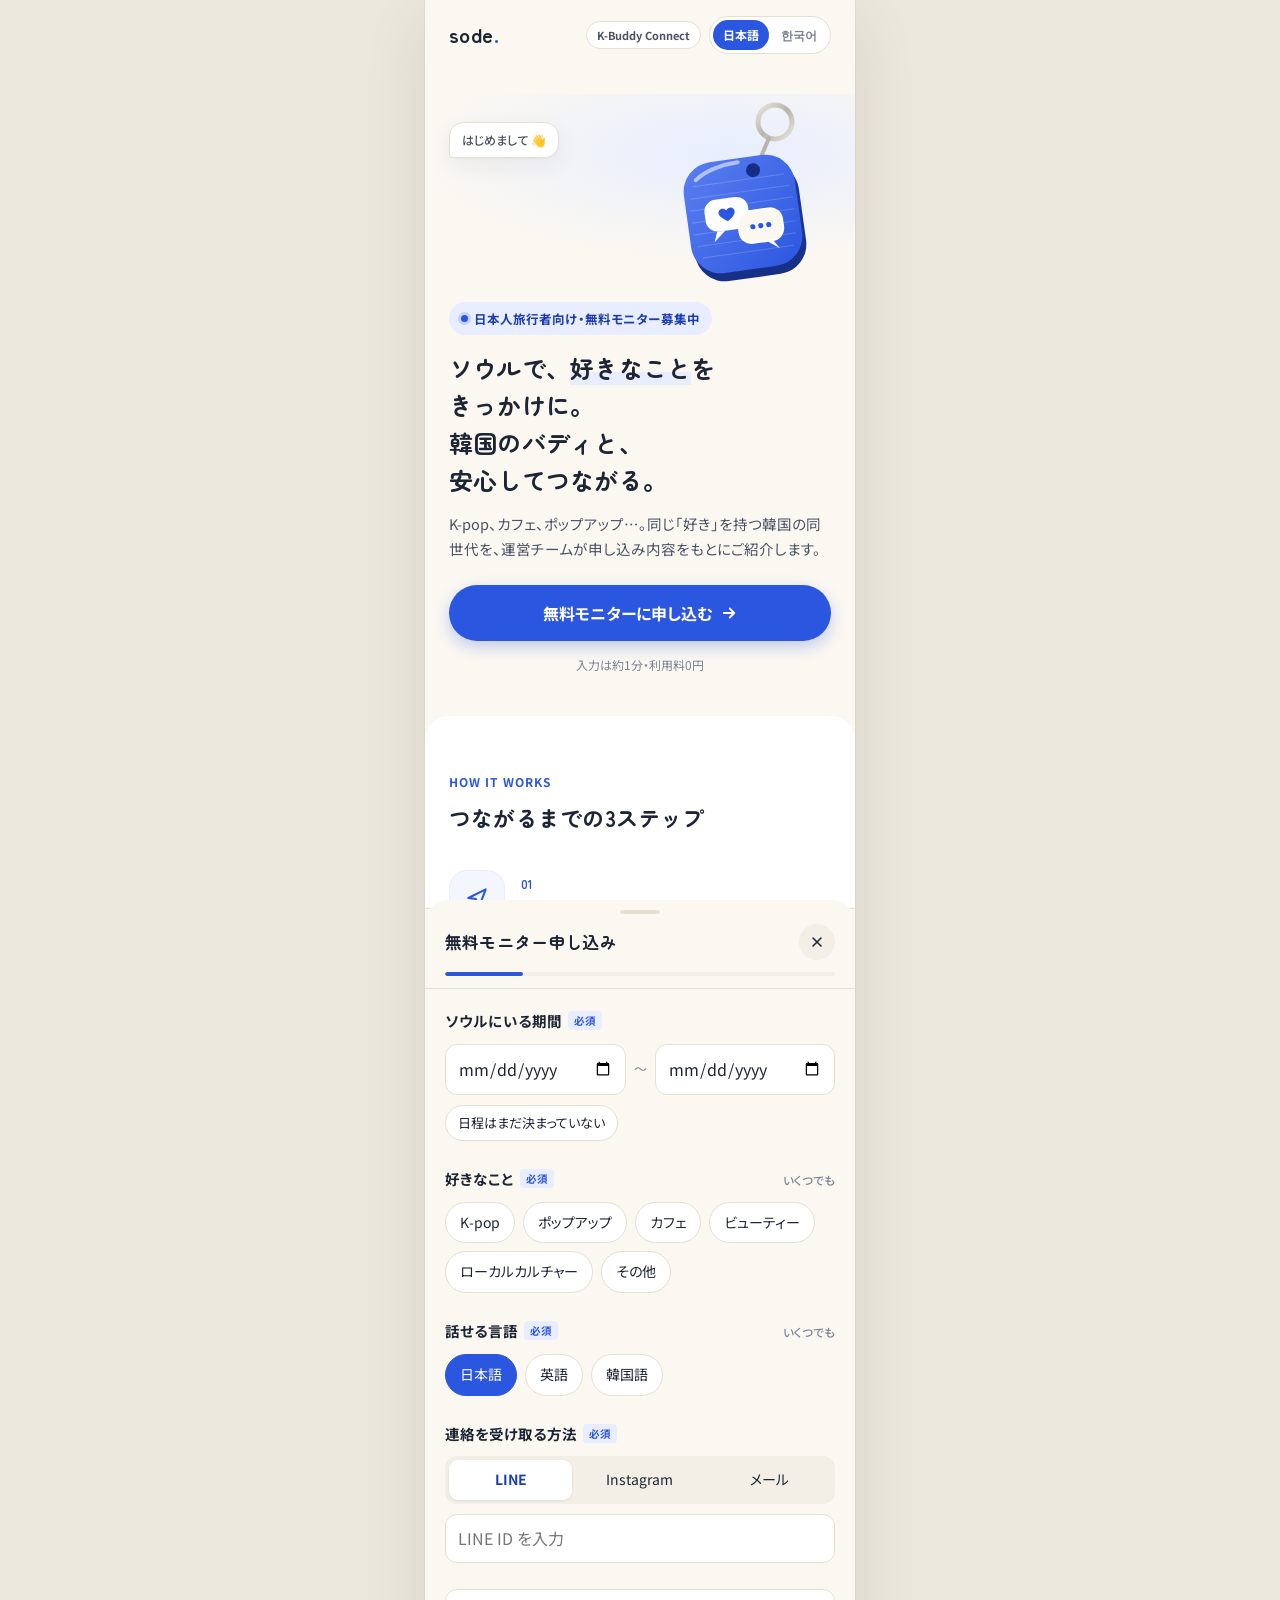
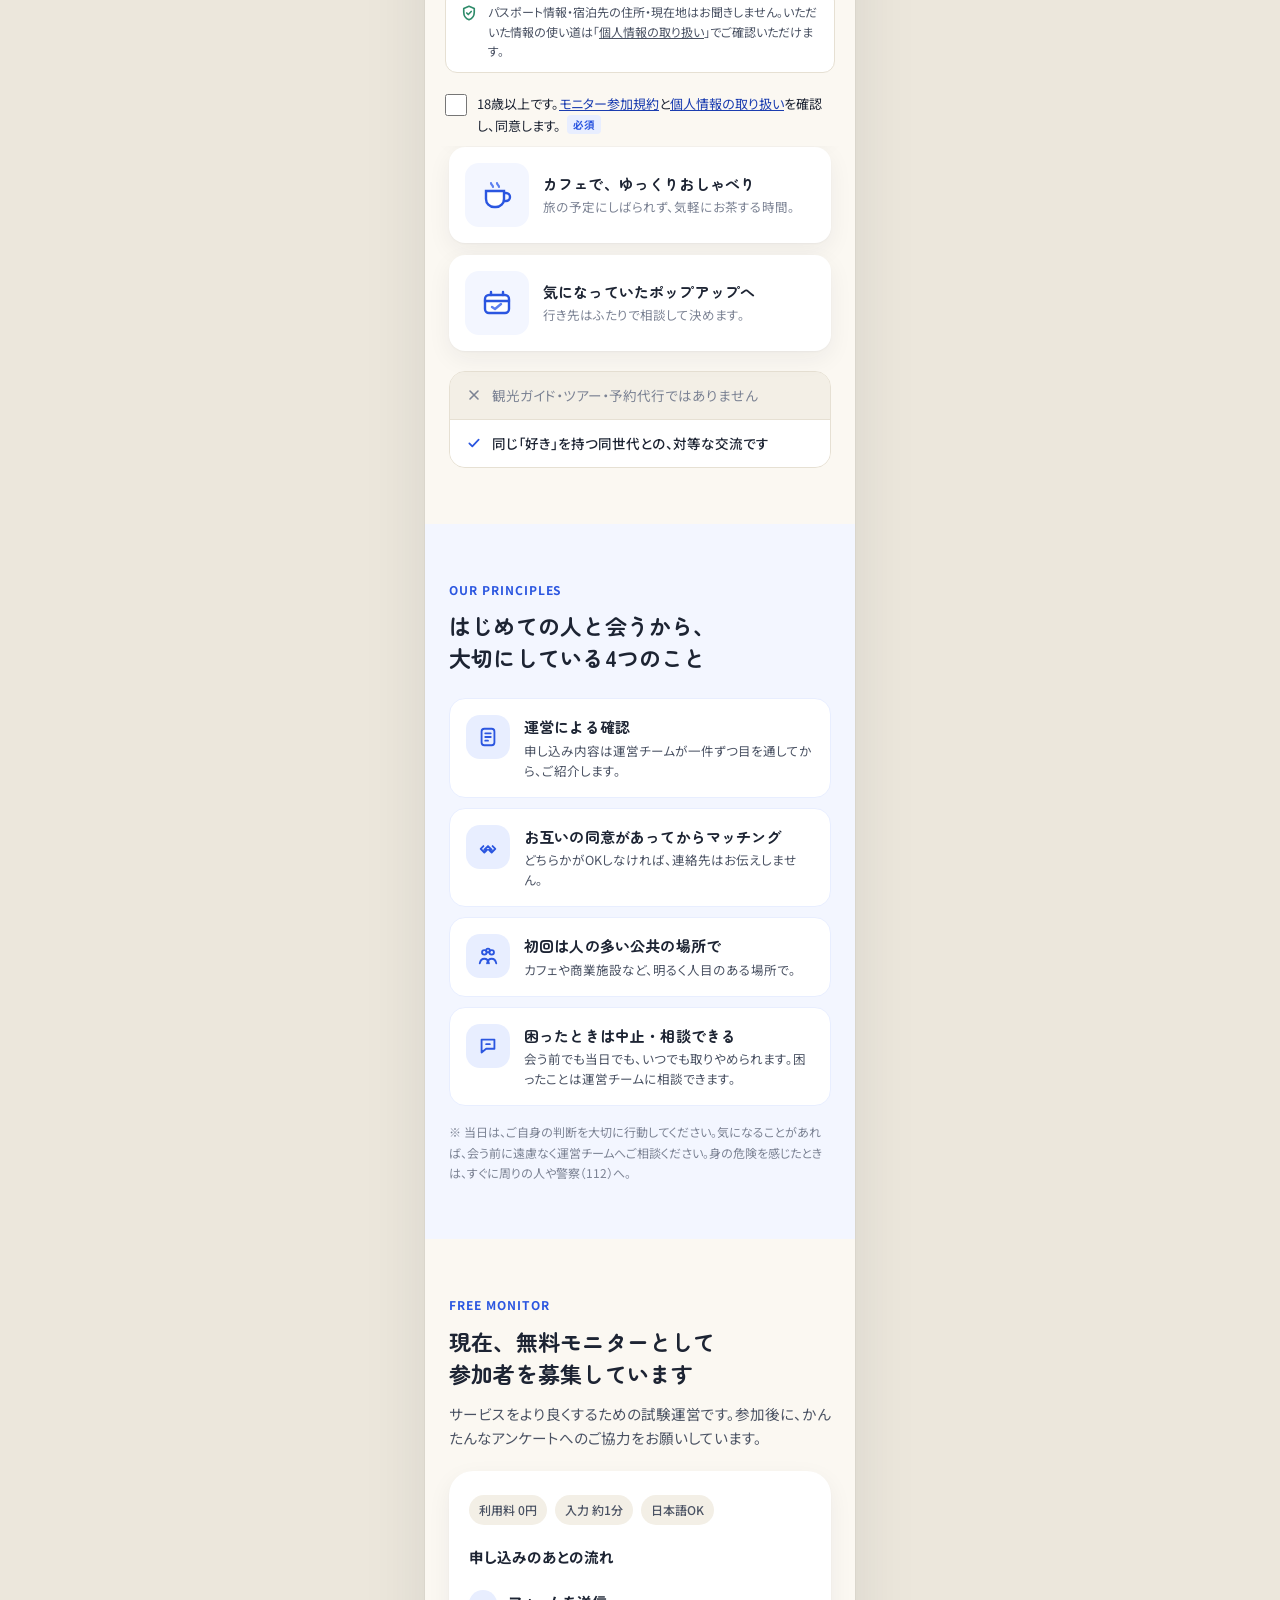
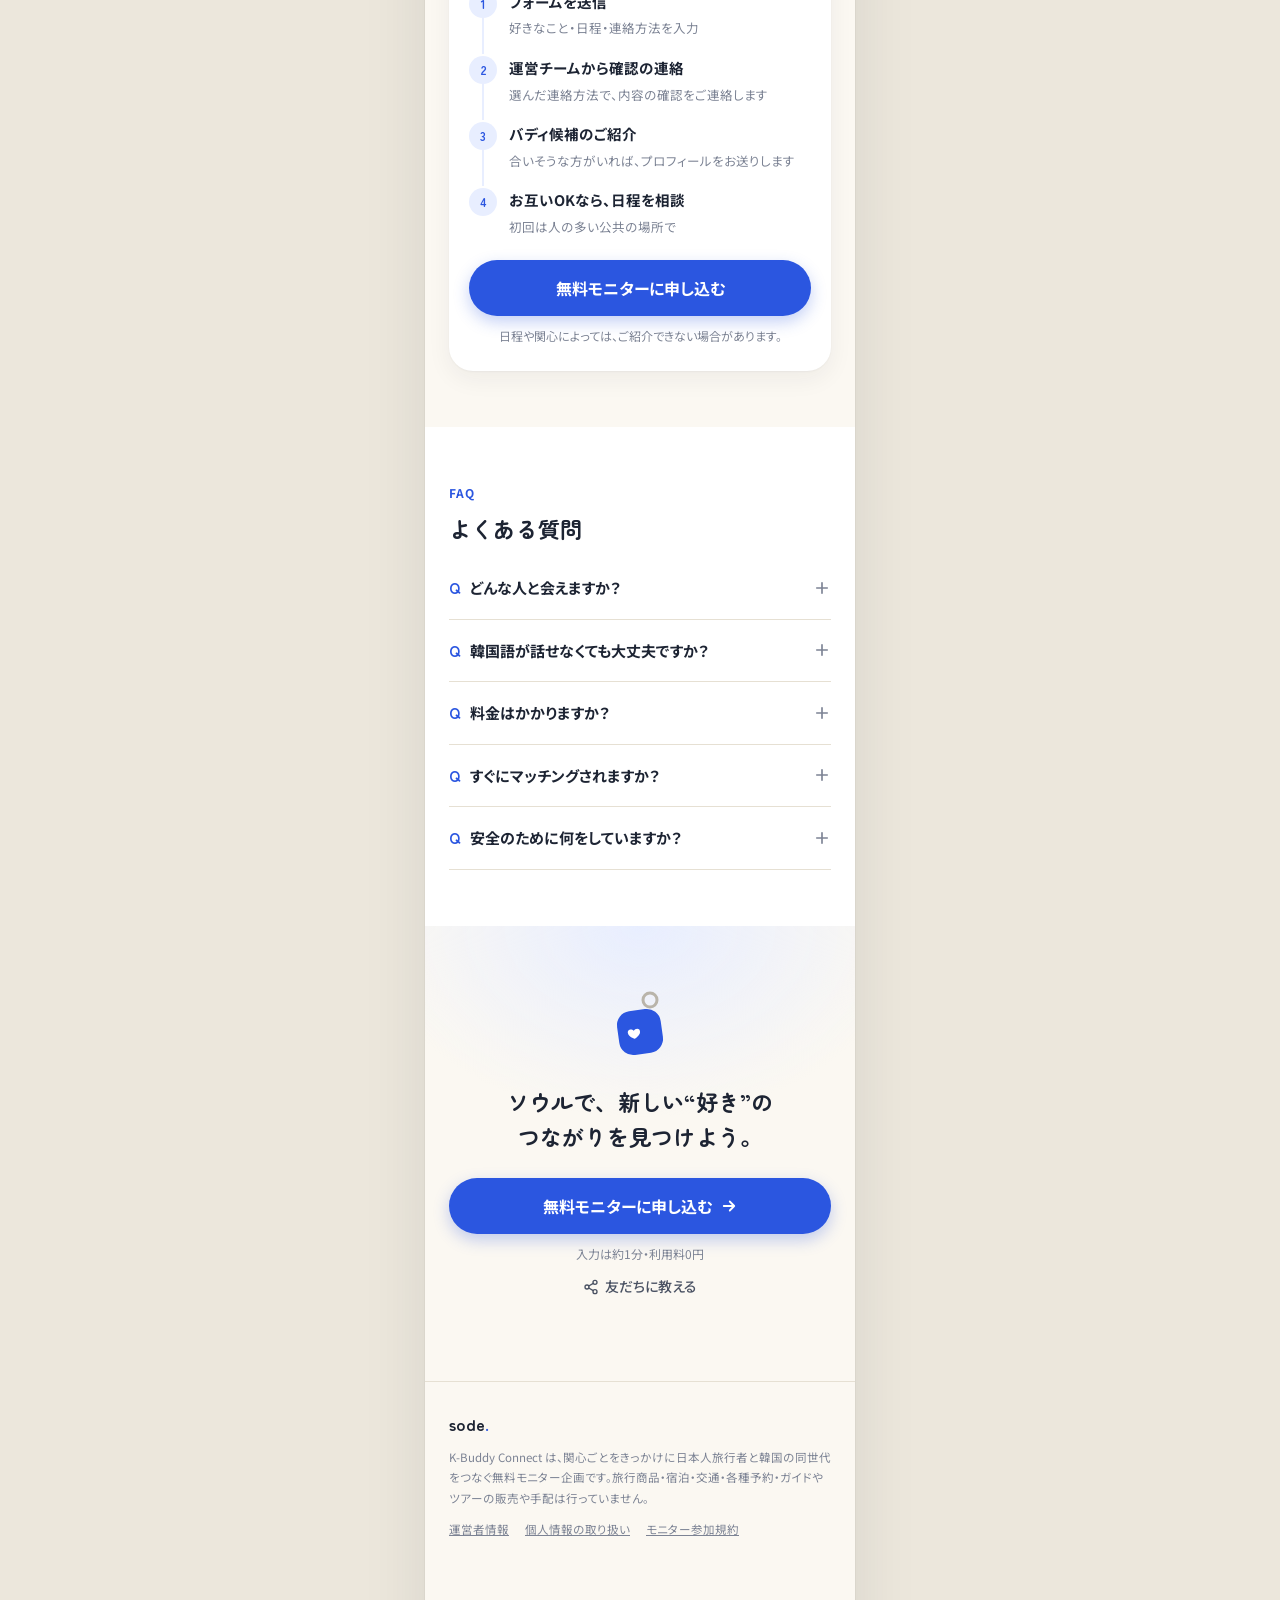
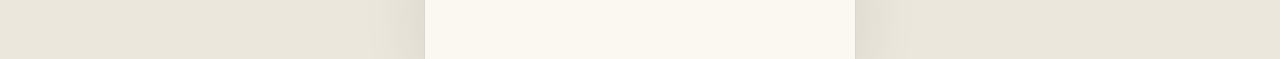
==== index.html @ dbfef477 "Publish K-Buddy Connect landing site" ====
<!doctype html>
<html lang="ja">
<head>
<meta charset="utf-8">
<meta name="viewport" content="width=device-width, initial-scale=1, viewport-fit=cover">
<title>K-Buddy Connect｜ソウルで、好きなことをきっかけに。</title>
<meta name="description" content="日本人旅行者向け・無料モニター募集中。K-pop、カフェ、ポップアップなど、同じ「好き」を持つ韓国の同世代を、運営チームが申し込み内容をもとにご紹介します。">
<meta name="robots" content="noindex">
<meta property="og:type" content="website">
<meta property="og:title" content="K-Buddy Connect｜無料モニター募集中">
<meta property="og:description" content="同じ「好き」を持つ韓国の同世代と、運営チームの紹介でつながる無料モニター。">
<meta name="theme-color" content="#FBF8F2">
<link rel="icon" href="data:image/svg+xml,%3Csvg xmlns='http://www.w3.org/2000/svg' viewBox='0 0 64 64'%3E%3Crect x='6' y='6' width='52' height='52' rx='16' fill='%232B56E0'/%3E%3Cpath d='M32 26c-4-5-12-2-11 4 1 5 11 11 11 11s10-6 11-11c1-6-7-9-11-4z' fill='%23fff'/%3E%3C/svg%3E">
<link rel="preconnect" href="https://fonts.googleapis.com">
<link rel="preconnect" href="https://fonts.gstatic.com" crossorigin>
<link href="https://fonts.googleapis.com/css2?family=Noto+Sans+JP:wght@400;500;700&family=Noto+Sans+KR:wght@400;500;700&family=Zen+Maru+Gothic:wght@500;700&display=swap" rel="stylesheet">
<script>
/* 韓国語で表示する人に日本語が一瞬見えないよう、本文を描く前に言語だけ決める（本処理は末尾のスクリプト） */
(function(){
  var d = document.documentElement, l = 'ja';
  d.className += ' js';
  try {
    var q = new URLSearchParams(location.search).get('lang'), s = null;
    try { s = localStorage.getItem('kbuddy_lang'); } catch(e){}
    var nav = (navigator.languages && navigator.languages[0]) || navigator.language || '';
    l = (q === 'ja' || q === 'ko') ? q : (s === 'ja' || s === 'ko') ? s : (/^ko\b/i.test(nav) ? 'ko' : 'ja');
  } catch(e){}
  if (l === 'ko') { d.className += ' i18n-pending'; setTimeout(function(){ d.classList.remove('i18n-pending'); }, 3000); }
})();
</script>
<!-- 公開前チェック: README.md の「配布前に埋めること」をすべて満たしてから公開する。 -->
<style>
:root{
  /* color */
  --bg:#FBF8F2;          /* ivory */
  --surface:#FFFFFF;
  --surface-2:#F3EFE6;   /* warm gray */
  --ink:#1D2433;
  --ink-2:#4A5263;
  --ink-3:#7C8394;
  --line:#E6E0D3;
  --brand:#2B56E0;       /* cobalt */
  --brand-ink:#1B3DB0;
  --brand-soft:#E8EEFF;
  --brand-softer:#F3F6FF;
  --ok:#2E8B6A;
  --event:#C2410C;       /* annotation only */
  /* type */
  --f-head:"Zen Maru Gothic","Hiragino Maru Gothic ProN",sans-serif;
  --f-body:"Noto Sans JP","Hiragino Sans",sans-serif;
  /* shape */
  --r-lg:24px; --r-md:16px; --r-sm:12px; --r-pill:999px;
  --shadow:0 1px 2px rgba(29,36,51,.04),0 8px 24px rgba(29,36,51,.06);
  --col:430px;
}
*{box-sizing:border-box;margin:0;padding:0}
html{scroll-behavior:smooth;-webkit-text-size-adjust:100%}
body{background:#ECE7DC;color:var(--ink);font-family:var(--f-body);line-height:1.7;font-size:15px;
  font-feature-settings:"palt";-webkit-font-smoothing:antialiased}
button,input{font:inherit;color:inherit}
a{color:inherit}

/* ---------- page column ---------- */
.page{max-width:var(--col);margin:0 auto;background:var(--bg);min-height:100vh;position:relative;overflow:hidden;
  box-shadow:0 0 0 1px rgba(0,0,0,.03),0 20px 60px rgba(29,36,51,.10)}
section{padding:56px 24px}
.eyebrow{font-size:12px;font-weight:700;letter-spacing:.08em;color:var(--brand);margin-bottom:10px}
h1,h2,h3{font-family:var(--f-head);font-weight:700;line-height:1.45;letter-spacing:.01em}
h2{font-size:22px;margin-bottom:12px}
.lead{color:var(--ink-2);font-size:14.5px}

/* buttons */
.btn{display:flex;align-items:center;justify-content:center;gap:8px;width:100%;min-height:56px;border:0;
  border-radius:var(--r-pill);font-weight:700;font-size:16px;cursor:pointer;text-decoration:none;
  transition:transform .15s ease,background .15s ease}
.btn:active{transform:scale(.98)}
.btn-primary{background:var(--brand);color:#fff;box-shadow:0 6px 16px rgba(43,86,224,.28)}
.btn-primary:hover{background:var(--brand-ink)}
.btn-primary svg{transition:transform .2s}
.btn-primary:hover svg{transform:translateX(3px)}
.btn-text{background:none;min-height:44px;font-size:14px;font-weight:500;color:var(--ink-2);gap:6px}
.btn-text:hover{color:var(--ink)}
.micro{text-align:center;font-size:12px;color:var(--ink-3);margin-top:10px}

/* ---------- header ---------- */
.top{display:flex;align-items:center;justify-content:space-between;padding:16px 24px 0}
.wordmark{font-family:var(--f-head);font-weight:700;font-size:20px;letter-spacing:.02em}
.wordmark span{color:var(--brand)}
.svc{font-size:11px;font-weight:700;color:var(--ink-2);background:var(--surface);border:1px solid var(--line);
  border-radius:var(--r-pill);padding:4px 10px}

/* ---------- hero ---------- */
.hero{padding:20px 24px 40px;position:relative}
.hero-art{position:relative;height:200px;margin:0 -24px 8px;
  background:radial-gradient(120% 90% at 70% 30%,var(--brand-soft) 0%,rgba(232,238,255,0) 60%)}
.welcome{position:absolute;left:24px;top:28px;background:var(--surface);border:1px solid var(--line);border-radius:14px 14px 14px 4px;
  padding:8px 12px;font-size:12px;font-weight:500;color:var(--ink-2);box-shadow:var(--shadow);max-width:150px;line-height:1.5}
.keyring{position:absolute;right:28px;top:6px;width:170px;transform-origin:118px 14px;animation:swing 4.5s ease-in-out infinite}
@keyframes swing{0%,100%{transform:rotate(-5deg)}50%{transform:rotate(5deg)}}
@media (prefers-reduced-motion:reduce){.keyring{animation:none}html{scroll-behavior:auto}}
.badge{display:inline-flex;align-items:center;gap:6px;background:var(--brand-soft);color:var(--brand-ink);
  font-size:12.5px;font-weight:700;border-radius:var(--r-pill);padding:6px 12px;margin-bottom:14px}
.badge i{width:7px;height:7px;border-radius:50%;background:var(--brand);box-shadow:0 0 0 3px rgba(43,86,224,.18)}
.hero h1{font-size:24px;line-height:1.55;margin-bottom:14px}
.hero h1 .ph{display:inline-block}
.hero h1 em{font-style:normal;background:linear-gradient(transparent 62%,var(--brand-soft) 62%)}
.hero .lead{margin-bottom:24px}
.hero-ctas{display:grid;gap:4px}

/* ---------- how ---------- */
.how{background:var(--surface);border-radius:var(--r-lg) var(--r-lg) 0 0}
.steps{list-style:none;margin-top:24px;position:relative}
.steps::before{content:"";position:absolute;left:27px;top:28px;bottom:28px;width:2px;
  background:repeating-linear-gradient(var(--line) 0 6px,transparent 6px 12px)}
.step{display:flex;gap:16px;align-items:flex-start;padding:12px 0;position:relative}
.step-ic{flex:none;width:56px;height:56px;border-radius:18px;background:var(--brand-softer);border:1px solid var(--brand-soft);
  display:grid;place-items:center;color:var(--brand);position:relative;z-index:1}
.step-no{font-family:var(--f-head);font-size:12px;font-weight:700;color:var(--brand)}
.step h3{font-size:16.5px;margin:2px 0 4px}
.step p{font-size:13.5px;color:var(--ink-2)}

/* ---------- experience ---------- */
.tags{display:flex;flex-wrap:wrap;gap:8px;margin:20px 0 24px}
.tag{display:inline-flex;align-items:center;gap:6px;background:var(--surface);border:1px solid var(--line);
  border-radius:var(--r-pill);padding:8px 14px;font-size:14px;font-weight:500}
.tag b{color:var(--brand);font-weight:700}
.scenes{display:grid;gap:12px}
.scene{background:var(--surface);border-radius:var(--r-md);padding:16px;display:flex;gap:14px;align-items:center;box-shadow:var(--shadow)}
.scene-art{flex:none;width:64px;height:64px;border-radius:14px;background:var(--brand-softer);display:grid;place-items:center}
.scene h3{font-size:15px;margin-bottom:2px}
.scene p{font-size:12.5px;color:var(--ink-3)}
.compare{margin-top:20px;border:1px solid var(--line);border-radius:var(--r-md);overflow:hidden;font-size:13.5px}
.compare div{display:flex;gap:10px;align-items:flex-start;padding:12px 16px}
.compare div+div{border-top:1px solid var(--line)}
.compare .no{color:var(--ink-3);background:var(--surface-2)}
.compare .yes{background:var(--surface);font-weight:500}
.compare svg{flex:none;margin-top:3px}

/* ---------- safety ---------- */
.safety{background:var(--brand-softer)}
.safe-grid{display:grid;gap:10px;margin-top:24px}
.safe{background:var(--surface);border-radius:var(--r-md);padding:16px;border:1px solid var(--brand-soft);
  display:grid;grid-template-columns:44px 1fr;column-gap:14px;align-items:start}
.safe-ic{width:44px;height:44px;border-radius:14px;background:var(--brand-soft);color:var(--brand);display:grid;place-items:center;grid-row:span 2}
.safe h3{font-size:15px;line-height:1.5;margin:1px 0 2px}
.safe p{font-size:12.5px;color:var(--ink-2);line-height:1.6}
.note{font-size:12px;color:var(--ink-3);margin-top:16px;line-height:1.7}

/* ---------- monitor ---------- */
.monitor-card{background:var(--surface);border-radius:var(--r-lg);padding:24px 20px;box-shadow:var(--shadow);margin-top:20px}
.flow{list-style:none;display:grid;gap:0;margin:20px 0 22px}
.flow li{display:grid;grid-template-columns:28px 1fr;gap:12px;position:relative;padding-bottom:16px}
.flow li:last-child{padding-bottom:0}
.flow li:not(:last-child)::after{content:"";position:absolute;left:13px;top:28px;bottom:2px;width:2px;background:var(--brand-soft)}
.flow .dot{width:28px;height:28px;border-radius:50%;background:var(--brand-soft);color:var(--brand);font-size:12px;font-weight:700;
  display:grid;place-items:center;font-family:var(--f-head)}
.flow b{display:block;font-size:14.5px}
.flow span{font-size:12.5px;color:var(--ink-3)}
.facts{display:flex;gap:8px;flex-wrap:wrap;margin-bottom:20px}
.fact{font-size:12px;font-weight:500;background:var(--surface-2);border-radius:var(--r-pill);padding:5px 10px;color:var(--ink-2)}

/* ---------- faq ---------- */
.faq{background:var(--surface)}
.faq details{border-bottom:1px solid var(--line)}
.faq summary{list-style:none;cursor:pointer;display:flex;justify-content:space-between;align-items:center;gap:12px;
  padding:18px 0;font-weight:700;font-size:15px}
.faq summary::-webkit-details-marker{display:none}
.faq summary::before{content:"Q";font-family:var(--f-head);color:var(--brand);margin-right:-2px}
.faq summary span{flex:1}
.faq summary svg{flex:none;transition:transform .2s;color:var(--ink-3)}
.faq details[open] summary svg{transform:rotate(45deg)}
.faq details p{font-size:13.5px;color:var(--ink-2);padding:0 0 18px 22px}

/* ---------- final ---------- */
.final{text-align:center;padding:64px 24px 72px;background:
  radial-gradient(90% 60% at 50% 0%,var(--brand-soft) 0%,rgba(232,238,255,0) 70%),var(--bg)}
.final h2{font-size:22px;line-height:1.6;margin:16px 0 24px}
.final .mini-key{width:72px;margin:0 auto}
footer{padding:28px 24px 120px;font-size:11.5px;color:var(--ink-3);border-top:1px solid var(--line);line-height:1.8}
footer .wordmark{font-size:16px;color:var(--ink);margin-bottom:8px}
footer nav{display:flex;gap:16px;margin-top:10px}

/* ---------- sticky CTA ---------- */
.sticky{position:fixed;left:50%;bottom:0;transform:translate(-50%,110%);width:100%;max-width:var(--col);z-index:40;
  padding:12px 16px calc(12px + env(safe-area-inset-bottom));background:rgba(251,248,242,.92);
  backdrop-filter:saturate(1.4) blur(12px);-webkit-backdrop-filter:saturate(1.4) blur(12px);
  border-top:1px solid var(--line);transition:transform .28s ease}
.sticky.on{transform:translate(-50%,0)}
.sticky .btn{min-height:52px}
.hero{padding-top:40px}

/* ---------- form sheet ---------- */
.sheet-bg{position:fixed;inset:0;background:rgba(29,36,51,.38);opacity:0;pointer-events:none;transition:opacity .25s;z-index:70}
.sheet{position:fixed;left:50%;bottom:0;transform:translate(-50%,100%);width:100%;max-width:var(--col);
  max-height:94vh;max-height:94dvh;overflow-y:auto;background:var(--bg);border-radius:var(--r-lg) var(--r-lg) 0 0;z-index:80;
  transition:transform .32s cubic-bezier(.2,.8,.2,1);overscroll-behavior:contain}
.open .sheet-bg{opacity:1;pointer-events:auto}
.open .sheet{transform:translate(-50%,0)}
.sheet-head{position:sticky;top:0;background:var(--bg);padding:10px 20px 12px;z-index:2;border-bottom:1px solid var(--line)}
.grab{width:40px;height:4px;border-radius:2px;background:var(--line);margin:0 auto 10px}
.sheet-head-row{display:flex;justify-content:space-between;align-items:center}
.sheet-head h2{font-size:17px;margin:0}
.close{width:36px;height:36px;border-radius:50%;border:0;background:var(--surface-2);cursor:pointer;display:grid;place-items:center}
.progress{height:4px;background:var(--surface-2);border-radius:2px;margin-top:12px;overflow:hidden}
.progress i{display:block;height:100%;width:0;background:var(--brand);border-radius:2px;transition:width .3s}
form{padding:20px 20px 28px}
.field{margin-bottom:26px}
.label{display:flex;justify-content:space-between;align-items:baseline;font-weight:700;font-size:14.5px;margin-bottom:10px}
.label small{font-weight:500;font-size:11.5px;color:var(--ink-3)}
.req{font-size:10.5px;font-weight:700;color:var(--brand);background:var(--brand-soft);border-radius:4px;padding:2px 6px;margin-left:6px;vertical-align:2px}
.dates{display:grid;grid-template-columns:1fr auto 1fr;gap:8px;align-items:center}
.dates span{color:var(--ink-3);font-size:13px}
.input{width:100%;min-height:48px;border:1px solid var(--line);background:var(--surface);border-radius:var(--r-sm);padding:10px 12px;font-size:16px}
.hint{font-size:12px;color:#9B2C22;margin-top:6px}
.input:focus{outline:2px solid var(--brand);outline-offset:1px;border-color:transparent}
.chips{display:flex;flex-wrap:wrap;gap:8px}
.chip input{position:absolute;opacity:0;pointer-events:none}
.chip span{display:inline-flex;align-items:center;gap:6px;min-height:40px;padding:8px 14px;border-radius:var(--r-pill);
  border:1px solid var(--line);background:var(--surface);font-size:14px;cursor:pointer;transition:all .15s;user-select:none}
.chip input:checked+span{background:var(--brand);border-color:var(--brand);color:#fff}
.chip input:focus-visible+span{outline:2px solid var(--brand);outline-offset:2px}
.chip-sm span{min-height:34px;font-size:13px;padding:6px 12px}
.seg{display:grid;grid-template-columns:repeat(3,1fr);gap:6px;background:var(--surface-2);border-radius:var(--r-sm);padding:4px;margin-bottom:10px}
.seg .chip span{width:100%;justify-content:center;border:0;background:transparent;min-height:40px;border-radius:9px}
.seg .chip input:checked+span{background:var(--surface);color:var(--brand-ink);box-shadow:0 1px 3px rgba(0,0,0,.08);font-weight:700}
.seg .chip{display:block}
.privacy-note{display:flex;gap:10px;background:var(--surface);border:1px solid var(--line);border-radius:var(--r-sm);padding:12px 14px;
  font-size:12px;color:var(--ink-2);margin-bottom:20px;line-height:1.6}
.privacy-note svg{flex:none;color:var(--ok);margin-top:2px}
.agree{display:flex;gap:10px;align-items:flex-start;font-size:13px;cursor:pointer;margin-bottom:20px}
.agree input{width:22px;height:22px;accent-color:var(--brand);flex:none;margin-top:1px}
.agree a{color:var(--brand-ink)}
.btn[disabled]{background:#B9C3E3;box-shadow:none;cursor:not-allowed}
.done{display:none;text-align:center;padding:40px 24px 56px}
.done-ic{width:72px;height:72px;border-radius:50%;background:var(--brand-soft);color:var(--brand);display:grid;place-items:center;margin:0 auto 18px}
.done h3{font-size:20px;margin-bottom:10px}
.done p{font-size:13.5px;color:var(--ink-2);margin-bottom:24px}
.share{text-align:left;background:var(--surface);border:1px solid var(--line);border-radius:var(--r-md);padding:16px;margin:0 0 16px}
.share-title{font-weight:700;font-size:14.5px;margin-bottom:8px;color:var(--ink)}
.share-text{font-size:13px;line-height:1.7;background:var(--surface-2);border-radius:var(--r-sm);padding:10px 12px;color:var(--ink);
  white-space:pre-line;word-break:break-all;user-select:all;-webkit-user-select:all;margin-bottom:10px}
.btn-ghost{background:var(--brand-soft);color:var(--brand-ink);min-height:48px;font-size:15px}
.btn-ghost:hover{background:#DCE5FF}
.share-notes{font-size:11.5px;color:var(--ink-3);padding-left:1.1em;margin-top:10px;line-height:1.6}
.share-notes li+li{margin-top:2px}
.sent form{display:none}.sent .done{display:block}.sent .progress{display:none}

[hidden]{display:none!important}
.top-right{display:flex;align-items:center;gap:8px}
.lang-switch{display:none;background:var(--surface);border:1px solid var(--line);border-radius:var(--r-pill);padding:3px;gap:2px}
.lang-switch button{border:0;background:transparent;font-size:12px;font-weight:700;color:var(--ink-3);padding:0 10px;min-height:30px;border-radius:var(--r-pill);cursor:pointer}
.lang-switch button[aria-pressed="true"]{background:var(--brand);color:#fff}
.lang-switch button:focus-visible{outline:2px solid var(--brand);outline-offset:2px}
html.js .lang-switch{display:inline-flex}
html.i18n-pending .page,html.i18n-pending .sticky{visibility:hidden}
@media (max-width:359px){.svc{display:none}}
.ko-notice{font-size:12.5px;color:var(--ink-2);background:var(--surface);border:1px solid var(--line);border-radius:var(--r-sm);padding:8px 12px;margin:-10px 0 20px}
html[lang="ko"] body{font-family:"Noto Sans KR",var(--f-body);word-break:keep-all;overflow-wrap:anywhere}
html[lang="ko"] h1,html[lang="ko"] h2,html[lang="ko"] h3{font-family:"Noto Sans KR",var(--f-body);font-weight:700;letter-spacing:-.01em}
html[lang="ko"] .share-text{word-break:break-all}
.sr{position:absolute;width:1px;height:1px;overflow:hidden;clip:rect(0 0 0 0)}
.hp{position:absolute;left:-9999px;width:1px;height:1px;overflow:hidden}
.form-error{display:none;background:#FFF1F0;border:1px solid #F3C1BC;color:#9B2C22;border-radius:var(--r-sm);
  padding:10px 12px;font-size:12.5px;margin-bottom:12px;line-height:1.6}
.form-error.on{display:block}
.btn.is-sending{opacity:.75;cursor:progress}
</style>
</head>
<body>

<main class="page" id="top">

  <!-- ========== 1. HERO ========== -->
  <header class="top">
    <div class="wordmark">sode<span>.</span></div>
    <div class="top-right">
      <div class="svc">K-Buddy Connect</div>
      <div class="lang-switch" role="group" aria-label="言語 / 언어">
        <button type="button" data-lang="ja" aria-pressed="true" lang="ja">日本語</button>
        <button type="button" data-lang="ko" aria-pressed="false" lang="ko">한국어</button>
      </div>
    </div>
  </header>

  <section class="hero" aria-labelledby="h-hero">

    <div class="hero-art" aria-hidden="true">
      <div class="welcome" id="welcome">はじめまして 👋</div>
      <!-- 3D keyring (no QR) -->
      <svg class="keyring" viewBox="0 0 170 200" fill="none">
        <defs>
          <linearGradient id="kg" x1="0" y1="0" x2="1" y2="1">
            <stop offset="0" stop-color="#5B7FF0"/><stop offset="1" stop-color="#2B56E0"/>
          </linearGradient>
          <linearGradient id="ks" x1="0" y1="0" x2="0" y2="1">
            <stop offset="0" stop-color="#1B3DB0"/><stop offset="1" stop-color="#162F86"/>
          </linearGradient>
          <linearGradient id="ring" x1="0" y1="0" x2="1" y2="1">
            <stop offset="0" stop-color="#E9E6DF"/><stop offset=".5" stop-color="#B9B4AA"/><stop offset="1" stop-color="#E9E6DF"/>
          </linearGradient>
        </defs>
        <circle cx="118" cy="22" r="17" stroke="url(#ring)" stroke-width="5"/>
        <path d="M112 38 l-6 14 M106 52 l-4 10" stroke="#B9B4AA" stroke-width="4" stroke-linecap="round"/>
        <!-- tag: side (thickness) -->
        <rect x="34" y="66" width="112" height="112" rx="30" fill="url(#ks)" transform="rotate(-8 90 122)"/>
        <!-- tag: face -->
        <rect x="30" y="58" width="112" height="112" rx="30" fill="url(#kg)" transform="rotate(-8 86 114)"/>
        <!-- printer layer lines -->
        <g transform="rotate(-8 86 114)" opacity=".18" stroke="#fff" stroke-width="1">
          <path d="M40 80h92M36 92h100M34 104h104M34 116h104M34 128h104M36 140h100M40 152h92"/>
        </g>
        <!-- hole -->
        <circle cx="102" cy="72" r="7" fill="#162F86" transform="rotate(-8 86 114)"/>
        <!-- face: two speech bubbles meeting -->
        <g transform="rotate(-8 86 114)">
          <rect x="48" y="96" width="44" height="32" rx="12" fill="#fff"/>
          <path d="M58 128 l-4 10 l12 -10z" fill="#fff"/>
          <rect x="80" y="112" width="44" height="32" rx="12" fill="#FBF8F2" stroke="#fff" stroke-width="2"/>
          <path d="M112 144 l6 9 l-12 -9z" fill="#FBF8F2"/>
          <path d="M70 108c-3-4-9-2-8 3 1 4 8 8 8 8s7-4 8-8c1-5-5-7-8-3z" fill="#2B56E0"/>
          <circle cx="94" cy="128" r="2.6" fill="#2B56E0"/><circle cx="102" cy="128" r="2.6" fill="#2B56E0"/><circle cx="110" cy="128" r="2.6" fill="#2B56E0"/>
        </g>
        <!-- highlight -->
        <path d="M44 74c10-8 28-12 44-12" stroke="#fff" stroke-opacity=".55" stroke-width="4" stroke-linecap="round" transform="rotate(-8 86 114)"/>
      </svg>
    </div>

    <div class="badge" id="badge"><i></i><span id="badgeText">日本人旅行者向け・無料モニター募集中</span></div>
    <h1 id="h-hero" data-i18n="h1"><span class="ph">ソウルで、</span><span class="ph"><em>好きなこと</em>を</span><span class="ph">きっかけに。</span><br><span class="ph">韓国のバディと、</span><span class="ph">安心してつながる。</span></h1>
    <p class="lead" data-i18n="lead">K-pop、カフェ、ポップアップ…。同じ「好き」を持つ韓国の同世代を、運営チームが申し込み内容をもとにご紹介します。</p>
    <p class="ko-notice" data-only="ko" data-i18n="ko_notice" hidden></p>

    <div class="hero-ctas">
      <button class="btn btn-primary js-cta" data-pos="hero" type="button">
        <span class="js-cta-label" data-i18n="cta">無料モニターに申し込む</span>
        <svg width="18" height="18" viewBox="0 0 24 24" fill="none" stroke="currentColor" stroke-width="2.4" stroke-linecap="round" stroke-linejoin="round"><path d="M5 12h14M13 6l6 6-6 6"/></svg>
      </button>
      <p class="micro js-cta-note" data-i18n="cta_note">入力は約1分・利用料0円</p>
      <a class="btn btn-text js-ig" data-pos="hero" href="#" target="_blank" rel="noopener">
        <svg width="16" height="16" viewBox="0 0 24 24" fill="none" stroke="currentColor" stroke-width="2"><rect x="3" y="3" width="18" height="18" rx="5"/><circle cx="12" cy="12" r="4"/><circle cx="17.5" cy="6.5" r="1" fill="currentColor"/></svg>
        <span data-i18n="ig_hero">Instagramを見る</span>
      </a>
    </div>
  </section>

  <!-- ========== 2. HOW ========== -->
  <section class="how" aria-labelledby="h-how">
    <p class="eyebrow">HOW IT WORKS</p>
    <h2 id="h-how" data-i18n="h_how">つながるまでの3ステップ</h2>
    <ol class="steps">
      <li class="step">
        <div class="step-ic" aria-hidden="true">
          <svg width="26" height="26" viewBox="0 0 24 24" fill="none" stroke="currentColor" stroke-width="1.9" stroke-linecap="round" stroke-linejoin="round"><path d="M4 12l16-8-6 16-3-7-7-1z"/></svg>
        </div>
        <div><span class="step-no">01</span><h3 data-i18n="s1_t">好きなこと・日程を送る</h3><p data-i18n="s1_d">関心ごと、話せる言語、ソウルにいる期間をフォームで送ります。</p></div>
      </li>
      <li class="step">
        <div class="step-ic" aria-hidden="true">
          <svg width="26" height="26" viewBox="0 0 24 24" fill="none" stroke="currentColor" stroke-width="1.9" stroke-linecap="round" stroke-linejoin="round"><circle cx="9" cy="9" r="3.2"/><circle cx="16" cy="9" r="3.2"/><path d="M3.5 19c.8-3 3-4.5 5.5-4.5s4.7 1.5 5.5 4.5M12.5 15.2c1-.5 2.2-.7 3.5-.7 2.5 0 4.7 1.5 5.5 4.5"/></svg>
        </div>
        <div><span class="step-no">02</span><h3 data-i18n="s2_t">運営チームが相性を確認</h3><p data-i18n="s2_d">申し込み内容を一件ずつ見て、関心や日程が合いそうなバディ候補を探します。</p></div>
      </li>
      <li class="step">
        <div class="step-ic" aria-hidden="true">
          <svg width="26" height="26" viewBox="0 0 24 24" fill="none" stroke="currentColor" stroke-width="1.9" stroke-linecap="round" stroke-linejoin="round"><path d="M7 11l3-3 3 2 4-4M3 14l4-3M21 14l-4-8"/><path d="M7 11l5 5 2-2M10 17l1 1M16 13l-2 1"/></svg>
        </div>
        <div><span class="step-no">03</span><h3 data-i18n="s3_t">お互いがOKなら、ソウルで会う</h3><p data-i18n="s3_d">両方の同意がそろってから、はじめて連絡先をおつなぎします。</p></div>
      </li>
    </ol>
  </section>

  <!-- ========== 3. EXPERIENCE ========== -->
  <section aria-labelledby="h-exp">
    <p class="eyebrow">WHAT IT'S LIKE</p>
    <h2 id="h-exp" data-i18n="h_exp">観光案内ではなく、<br>「好き」でつながる交流です</h2>
    <p class="lead" data-i18n="exp_lead">同じものが好きな韓国の同世代と、好きな話をしながら一緒に過ごす。そんな出会いのきっかけをつくります。</p>

    <div class="tags">
      <span class="tag"><b>#</b>K-pop</span>
      <span class="tag"><b>#</b>Pop-up</span>
      <span class="tag"><b>#</b>Cafe</span>
      <span class="tag"><b>#</b>Beauty</span>
      <span class="tag"><b>#</b>Local culture</span>
    </div>

    <div class="scenes">
      <div class="scene">
        <div class="scene-art" aria-hidden="true">
          <svg width="40" height="40" viewBox="0 0 40 40" fill="none"><path d="M12 30V14l16-4v16" stroke="#2B56E0" stroke-width="2.4" stroke-linecap="round" stroke-linejoin="round"/><circle cx="9" cy="30" r="4" fill="#2B56E0"/><circle cx="25" cy="26" r="4" fill="#5B7FF0"/></svg>
        </div>
        <div><h3 data-i18n="sc1_t">同じ推しの話を、思いきり</h3><p data-i18n="sc1_d">日本の友だちとは少し違う、韓国のファン目線の話も。</p></div>
      </div>
      <div class="scene">
        <div class="scene-art" aria-hidden="true">
          <svg width="40" height="40" viewBox="0 0 40 40" fill="none"><path d="M9 16h18v8a8 8 0 01-8 8h-2a8 8 0 01-8-8v-8z" fill="#fff" stroke="#2B56E0" stroke-width="2.4"/><path d="M27 18h2a4 4 0 010 8h-2" stroke="#2B56E0" stroke-width="2.4"/><path d="M14 8c0 2 2 2 2 4M20 8c0 2 2 2 2 4" stroke="#5B7FF0" stroke-width="2.2" stroke-linecap="round"/></svg>
        </div>
        <div><h3 data-i18n="sc2_t">カフェで、ゆっくりおしゃべり</h3><p data-i18n="sc2_d">旅の予定にしばられず、気軽にお茶する時間。</p></div>
      </div>
      <div class="scene">
        <div class="scene-art" aria-hidden="true">
          <svg width="40" height="40" viewBox="0 0 40 40" fill="none"><rect x="8" y="12" width="24" height="18" rx="4" fill="#fff" stroke="#2B56E0" stroke-width="2.4"/><path d="M8 18h24M14 12V9M26 12V9" stroke="#2B56E0" stroke-width="2.4" stroke-linecap="round"/><path d="M15 24l3 2 6-5" stroke="#5B7FF0" stroke-width="2.4" stroke-linecap="round" stroke-linejoin="round"/></svg>
        </div>
        <div><h3 data-i18n="sc3_t">気になっていたポップアップへ</h3><p data-i18n="sc3_d">行き先はふたりで相談して決めます。</p></div>
      </div>
    </div>

    <div class="compare" role="list">
      <div class="no" role="listitem">
        <svg width="16" height="16" viewBox="0 0 24 24" fill="none" stroke="currentColor" stroke-width="2.4" stroke-linecap="round"><path d="M6 6l12 12M18 6L6 18"/></svg>
        <span data-i18n="cmp_no">観光ガイド・ツアー・予約代行ではありません</span>
      </div>
      <div class="yes" role="listitem">
        <svg width="16" height="16" viewBox="0 0 24 24" fill="none" stroke="#2B56E0" stroke-width="2.6" stroke-linecap="round" stroke-linejoin="round"><path d="M5 12.5l4.5 4.5L19 7"/></svg>
        <span data-i18n="cmp_yes">同じ「好き」を持つ同世代との、対等な交流です</span>
      </div>
    </div>
  </section>

  <!-- ========== 4. SAFETY ========== -->
  <section class="safety" aria-labelledby="h-safe">
    <p class="eyebrow">OUR PRINCIPLES</p>
    <h2 id="h-safe" data-i18n="h_safe">はじめての人と会うから、<br>大切にしている4つのこと</h2>
    <div class="safe-grid">
      <div class="safe">
        <div class="safe-ic" aria-hidden="true"><svg width="22" height="22" viewBox="0 0 24 24" fill="none" stroke="currentColor" stroke-width="2" stroke-linecap="round" stroke-linejoin="round"><rect x="5" y="3" width="14" height="18" rx="3"/><path d="M9 8h6M9 12h6M9 16h3"/></svg></div>
        <h3 data-i18n="sf1_t">運営による確認</h3>
        <p data-i18n="sf1_d">申し込み内容は運営チームが一件ずつ目を通してから、ご紹介します。</p>
      </div>
      <div class="safe">
        <div class="safe-ic" aria-hidden="true"><svg width="22" height="22" viewBox="0 0 24 24" fill="none" stroke="currentColor" stroke-width="2" stroke-linecap="round" stroke-linejoin="round"><path d="M7 11l-3 3 4 4 3-3M17 11l3 3-4 4-3-3M8 15l4-4 4 4"/></svg></div>
        <h3 data-i18n="sf2_t">お互いの同意があってからマッチング</h3>
        <p data-i18n="sf2_d">どちらかがOKしなければ、連絡先はお伝えしません。</p>
      </div>
      <div class="safe">
        <div class="safe-ic" aria-hidden="true"><svg width="22" height="22" viewBox="0 0 24 24" fill="none" stroke="currentColor" stroke-width="2" stroke-linecap="round" stroke-linejoin="round"><circle cx="8" cy="8" r="2.5"/><circle cx="16" cy="8" r="2.5"/><circle cx="12" cy="6" r="2"/><path d="M3 20c.6-3 2.6-5 5-5s4.4 2 5 5M11 20c.6-3 2.6-5 5-5s4.4 2 5 5"/></svg></div>
        <h3 data-i18n="sf3_t">初回は人の多い公共の場所で</h3>
        <p data-i18n="sf3_d">カフェや商業施設など、明るく人目のある場所で。</p>
      </div>
      <div class="safe">
        <div class="safe-ic" aria-hidden="true"><svg width="22" height="22" viewBox="0 0 24 24" fill="none" stroke="currentColor" stroke-width="2" stroke-linecap="round" stroke-linejoin="round"><path d="M5 5h14v10H10l-5 4V5z"/><path d="M10 10h4"/></svg></div>
        <h3 data-i18n="sf4_t">困ったときは中止・相談できる</h3>
        <p data-i18n="sf4_d">会う前でも当日でも、いつでも取りやめられます。困ったことは運営チームに相談できます。</p>
      </div>
    </div>
    <p class="note" data-i18n="safe_note">※ 当日は、ご自身の判断を大切に行動してください。気になることがあれば、会う前に遠慮なく運営チームへご相談ください。身の危険を感じたときは、すぐに周りの人や警察（112）へ。</p>
  </section>

  <!-- ========== 5. MONITOR ========== -->
  <section aria-labelledby="h-mon">
    <p class="eyebrow">FREE MONITOR</p>
    <h2 id="h-mon" data-i18n="h_mon">現在、無料モニターとして<br>参加者を募集しています</h2>
    <p class="lead" data-i18n="mon_lead">サービスをより良くするための試験運営です。参加後に、かんたんなアンケートへのご協力をお願いしています。</p>

    <div class="monitor-card">
      <div class="facts">
        <span class="fact" data-i18n="fact1">利用料 0円</span>
        <span class="fact" data-i18n="fact2">入力 約1分</span>
        <span class="fact" data-i18n="fact3">日本語OK</span>
      </div>
      <p style="font-weight:700;font-size:14.5px" data-i18n="flow_title">申し込みのあとの流れ</p>
      <ol class="flow">
        <li><span class="dot">1</span><div><b data-i18n="fl1_t">フォームを送信</b><span data-i18n="fl1_d">好きなこと・日程・連絡方法を入力</span></div></li>
        <li><span class="dot">2</span><div><b data-i18n="fl2_t">運営チームから確認の連絡</b><span data-i18n="fl2_d">選んだ連絡方法で、内容の確認をご連絡します</span></div></li>
        <li><span class="dot">3</span><div><b data-i18n="fl3_t">バディ候補のご紹介</b><span data-i18n="fl3_d">合いそうな方がいれば、プロフィールをお送りします</span></div></li>
        <li><span class="dot">4</span><div><b data-i18n="fl4_t">お互いOKなら、日程を相談</b><span data-i18n="fl4_d">初回は人の多い公共の場所で</span></div></li>
      </ol>
      <button class="btn btn-primary js-cta" data-pos="monitor" type="button"><span class="js-cta-label" data-i18n="cta">無料モニターに申し込む</span></button>
      <p class="micro" data-i18n="mon_note">日程や関心によっては、ご紹介できない場合があります。</p>
    </div>
  </section>

  <!-- ========== 6. FAQ ========== -->
  <section class="faq" aria-labelledby="h-faq">
    <p class="eyebrow">FAQ</p>
    <h2 id="h-faq" data-i18n="h_faq">よくある質問</h2>
    <details>
      <summary><span data-i18n="q1">どんな人と会えますか？</span><svg width="18" height="18" viewBox="0 0 24 24" fill="none" stroke="currentColor" stroke-width="2.2" stroke-linecap="round"><path d="M12 5v14M5 12h14"/></svg></summary>
      <p data-i18n="a1">ソウルに住む20〜30代を中心とした、同じ関心ごとを持つ韓国人のバディ候補です。運営チームが申し込み内容をもとにご紹介し、お互いがOKした場合のみおつなぎします。</p>
    </details>
    <details>
      <summary><span data-i18n="q2">韓国語が話せなくても大丈夫ですか？</span><svg width="18" height="18" viewBox="0 0 24 24" fill="none" stroke="currentColor" stroke-width="2.2" stroke-linecap="round"><path d="M12 5v14M5 12h14"/></svg></summary>
      <p data-i18n="a2">大丈夫です。日本語や英語で話せるバディ候補を中心にお探しします。話せる言語はフォームで選べます。</p>
    </details>
    <details>
      <summary><span data-i18n="q3">料金はかかりますか？</span><svg width="18" height="18" viewBox="0 0 24 24" fill="none" stroke="currentColor" stroke-width="2.2" stroke-linecap="round"><path d="M12 5v14M5 12h14"/></svg></summary>
      <p data-i18n="a3">モニター期間中、サービスの利用料はかかりません。カフェでの飲食代や交通費などは、それぞれご自身でお支払いください。</p>
    </details>
    <details>
      <summary><span data-i18n="q4">すぐにマッチングされますか？</span><svg width="18" height="18" viewBox="0 0 24 24" fill="none" stroke="currentColor" stroke-width="2.2" stroke-linecap="round"><path d="M12 5v14M5 12h14"/></svg></summary>
      <p data-i18n="a4">いいえ。運営チームが一件ずつ確認するため、お時間をいただきます。日程や関心が合う方が見つからない場合は、ご紹介できないこともあります。ソウル滞在の少し前のお申し込みがおすすめです。</p>
    </details>
    <details>
      <summary><span data-i18n="q5">安全のために何をしていますか？</span><svg width="18" height="18" viewBox="0 0 24 24" fill="none" stroke="currentColor" stroke-width="2.2" stroke-linecap="round"><path d="M12 5v14M5 12h14"/></svg></summary>
      <p data-i18n="a5">申し込み内容の運営確認、双方の同意がそろってからのマッチング、初回は人の多い公共の場所で会うこと、いつでも取りやめられること。この4つを基本にしています。困ったことはメールで運営チームに相談できます（返信までお時間をいただくことがあります）。当日は、ご自身の判断を大切に行動してください。</p>
    </details>
  </section>

  <!-- ========== 7. FINAL CTA ========== -->
  <section class="final" id="final" aria-labelledby="h-final">
    <svg class="mini-key" viewBox="0 0 72 72" fill="none" aria-hidden="true">
      <circle cx="46" cy="10" r="7" stroke="#B9B4AA" stroke-width="3"/>
      <rect x="14" y="20" width="44" height="44" rx="14" fill="#2B56E0" transform="rotate(-8 36 42)"/>
      <path d="M30 40c-2-3-7-2-6 2 0 3 6 6 6 6s6-3 6-6c1-4-4-5-6-2z" fill="#fff" transform="rotate(-8 36 42)"/>
    </svg>
    <h2 id="h-final" data-i18n="h_final">ソウルで、新しい“好き”の<br>つながりを見つけよう。</h2>
    <button class="btn btn-primary js-cta" data-pos="final" type="button">
      <span class="js-cta-label" data-i18n="cta">無料モニターに申し込む</span>
      <svg width="18" height="18" viewBox="0 0 24 24" fill="none" stroke="currentColor" stroke-width="2.4" stroke-linecap="round" stroke-linejoin="round"><path d="M5 12h14M13 6l6 6-6 6"/></svg>
    </button>
    <p class="micro js-cta-note" data-i18n="cta_note">入力は約1分・利用料0円</p>
    <a class="btn btn-text js-ig" data-pos="final" href="#" target="_blank" rel="noopener" style="margin-top:4px">
      <svg width="16" height="16" viewBox="0 0 24 24" fill="none" stroke="currentColor" stroke-width="2"><rect x="3" y="3" width="18" height="18" rx="5"/><circle cx="12" cy="12" r="4"/><circle cx="17.5" cy="6.5" r="1" fill="currentColor"/></svg>
      <span data-i18n="ig_final">Instagramで雰囲気を見る</span>
    </a>
    <button class="btn btn-text js-share" data-pos="final" type="button">
      <svg width="16" height="16" viewBox="0 0 24 24" fill="none" stroke="currentColor" stroke-width="2" stroke-linecap="round" stroke-linejoin="round"><circle cx="18" cy="5" r="3"/><circle cx="6" cy="12" r="3"/><circle cx="18" cy="19" r="3"/><path d="M8.6 13.5l6.8 4M15.4 6.5l-6.8 4"/></svg>
      <span class="js-share-label">友だちに教える</span>
    </button>
  </section>

  <footer>
    <div class="wordmark">sode<span style="color:var(--brand)">.</span></div>
    <span data-i18n="footer_text">K-Buddy Connect は、関心ごとをきっかけに日本人旅行者と韓国の同世代をつなぐ無料モニター企画です。旅行商品・宿泊・交通・各種予約・ガイドやツアーの販売や手配は行っていません。</span>
    <nav><a href="privacy.html#operator" data-i18n="nav_operator">運営者情報</a><a href="privacy.html" data-i18n="nav_privacy">個人情報の取り扱い</a><a href="terms.html" data-i18n="nav_terms">モニター参加規約</a></nav>
  </footer>
</main>

<!-- ========== STICKY CTA ========== -->
<div class="sticky" id="sticky" aria-hidden="true">
  <button class="btn btn-primary js-cta" data-pos="sticky" type="button" tabindex="-1"><span class="js-cta-label" data-i18n="cta_sticky">無料モニターに申し込む（約1分）</span></button>
</div>

<!-- ========== FORM SHEET ========== -->
<div id="sheetWrap">
  <div class="sheet-bg" data-close></div>
  <div class="sheet" role="dialog" aria-modal="true" aria-labelledby="h-form">
    <div class="sheet-head">
      <div class="grab"></div>
      <div class="sheet-head-row">
        <h2 id="h-form" data-i18n="h_form">無料モニター申し込み</h2>
        <button class="close" type="button" data-close aria-label="閉じる">
          <svg width="16" height="16" viewBox="0 0 24 24" fill="none" stroke="currentColor" stroke-width="2.4" stroke-linecap="round"><path d="M6 6l12 12M18 6L6 18"/></svg>
        </button>
      </div>
      <div class="progress"><i id="prog"></i></div>
    </div>

    <form id="form" novalidate>

      <div class="field" data-f="date">
        <div class="label"><span><span data-i18n="f_date">ソウルにいる期間</span><span class="req" data-i18n="req">必須</span></span></div>
        <div class="dates">
          <label class="sr" for="d1" data-i18n="sr_arrive">到着日</label><input class="input" type="date" id="d1" name="arrive">
          <span>〜</span>
          <label class="sr" for="d2" data-i18n="sr_leave">出発日</label><input class="input" type="date" id="d2" name="leave">
        </div>
        <div class="chips" style="margin-top:10px">
          <label class="chip chip-sm"><input type="checkbox" name="undecided" id="undecided"><span data-i18n="undecided">日程はまだ決まっていない</span></label>
        </div>
      </div>

      <div class="field" data-f="interest">
        <div class="label"><span><span data-i18n="f_interest">好きなこと</span><span class="req" data-i18n="req">必須</span></span><small data-i18n="many">いくつでも</small></div>
        <div class="chips">
          <label class="chip"><input type="checkbox" name="interest" value="kpop"><span>K-pop</span></label>
          <label class="chip"><input type="checkbox" name="interest" value="popup"><span data-i18n="i_popup">ポップアップ</span></label>
          <label class="chip"><input type="checkbox" name="interest" value="cafe"><span data-i18n="i_cafe">カフェ</span></label>
          <label class="chip"><input type="checkbox" name="interest" value="beauty"><span data-i18n="i_beauty">ビューティー</span></label>
          <label class="chip"><input type="checkbox" name="interest" value="culture"><span data-i18n="i_culture">ローカルカルチャー</span></label>
          <label class="chip"><input type="checkbox" name="interest" value="other"><span data-i18n="i_other">その他</span></label>
        </div>
      </div>

      <div class="field" data-f="lang">
        <div class="label"><span><span data-i18n="f_lang">話せる言語</span><span class="req" data-i18n="req">必須</span></span><small data-i18n="many">いくつでも</small></div>
        <div class="chips">
          <label class="chip"><input type="checkbox" name="lang" value="ja" checked><span data-i18n="l_ja">日本語</span></label>
          <label class="chip"><input type="checkbox" name="lang" value="en"><span data-i18n="l_en">英語</span></label>
          <label class="chip"><input type="checkbox" name="lang" value="ko"><span data-i18n="l_ko">韓国語</span></label>
        </div>
      </div>

      <div class="field" data-f="contact">
        <div class="label"><span><span data-i18n="f_contact">連絡を受け取る方法</span><span class="req" data-i18n="req">必須</span></span></div>
        <div class="seg" role="radiogroup">
          <label class="chip"><input type="radio" name="via" value="line" checked><span>LINE</span></label>
          <label class="chip"><input type="radio" name="via" value="ig"><span>Instagram</span></label>
          <label class="chip"><input type="radio" name="via" value="mail"><span data-i18n="v_mail">メール</span></label>
        </div>
        <label class="sr" for="cid" data-i18n="sr_cid">連絡先ID</label>
        <input class="input" id="cid" name="cid" aria-describedby="cidHint" placeholder="LINE ID を入力" autocomplete="off" autocapitalize="off" spellcheck="false" maxlength="100" inputmode="text">
        <p class="hint" id="cidHint" hidden></p>
      </div>

      <div class="privacy-note">
        <svg width="18" height="18" viewBox="0 0 24 24" fill="none" stroke="currentColor" stroke-width="2.2" stroke-linecap="round" stroke-linejoin="round"><path d="M12 3l7 3v5c0 5-3 8.5-7 10-4-1.5-7-5-7-10V6l7-3z"/><path d="M9 12l2 2 4-4"/></svg>
        <span data-i18n="privacy_note">パスポート情報・宿泊先の住所・現在地はお聞きしません。いただいた情報の使い道は「<a href="privacy.html" target="_blank" rel="noopener">個人情報の取り扱い</a>」でご確認いただけます。</span>
      </div>

      <label class="agree">
        <input type="checkbox" id="agree">
        <span><span data-i18n="agree">18歳以上です。<a href="terms.html" target="_blank" rel="noopener">モニター参加規約</a>と<a href="privacy.html" target="_blank" rel="noopener">個人情報の取り扱い</a>を確認し、同意します。</span><span class="req" data-i18n="req">必須</span></span>
      </label>

      <div class="hp" aria-hidden="true"><label for="website">website</label><input id="website" name="website" tabindex="-1" autocomplete="off"></div>
      <div class="form-error" id="formError" role="alert"></div>
      <button class="btn btn-primary" type="submit" id="submit" disabled>この内容で申し込む</button>
      <p class="micro" data-i18n="submit_note">送信後、運営チームから確認のご連絡をします。</p>
    </form>

    <div class="done" role="status">
      <div class="done-ic"><svg width="34" height="34" viewBox="0 0 24 24" fill="none" stroke="currentColor" stroke-width="2.4" stroke-linecap="round" stroke-linejoin="round"><path d="M5 12.5l4.5 4.5L19 7"/></svg></div>
      <h3 data-i18n="done_t">お申し込みを受け付けました</h3>
      <p data-i18n="done_d">運営チームが内容を確認し、選んでいただいた方法でご連絡します。<br>日程や関心によっては、ご紹介できない場合もあります。</p>
      <div class="share">
        <p class="share-title" data-i18n="share_title">よかったら、友だちにも教えてください</p>
        <div class="share-text" id="shareText"></div>
        <button class="btn btn-ghost js-share" data-pos="done" type="button"><span class="js-share-label">紹介文をコピー</span></button>
        <ul class="share-notes">
          <li data-i18n="share_n1">バディの名前・写真・SNSアカウントは、本人の同意なく載せないでください。</li>
          <li data-i18n="share_n2">「ガイド」や「ツアー」ではなく、好きなことでつながる交流として紹介してもらえるとうれしいです。</li>
        </ul>
      </div>
      <a class="btn btn-text js-ig" data-pos="done" href="#" target="_blank" rel="noopener"><span data-i18n="ig_done">待っている間に Instagram を見る</span></a>
    </div>
  </div>
</div>

<script src="config.js"></script>
<script src="i18n.js"></script>
<script>
(function(){
  'use strict';
  var CFG = window.KBUDDY_CONFIG || {};
  var I18N = window.KBUDDY_I18N;
  var i18nOk = !!(I18N && I18N.ko && I18N.dyn && I18N.dyn.ko && I18N.meta && I18N.meta.ko);
  var LANGS = ['ja', 'ko'], STORE_KEY = 'kbuddy_lang';
  // Japanese strings that JavaScript swaps in. Kept here so Japanese still works if i18n.js fails to load.
  var DYN_JA = {
    welcome: 'はじめまして 👋',
    welcome_keyring: 'キーホルダーから<br>ようこそ 👋',
    badge: '日本人旅行者向け・無料モニター募集中',
    badge_closed: '日本人旅行者向け・無料モニター 受付一時停止中',
    cta_closed: '現在、受付を一時停止しています',
    note_closed_ig: '再開は Instagram でお知らせします。',
    note_closed: '再開まで、しばらくお待ちください。',
    close: '閉じる',
    ph_line: 'LINE ID を入力',
    ph_ig: 'Instagram のユーザーネーム（@なし）',
    ph_mail: 'メールアドレスを入力',
    hint_line: 'LINE ID は3〜20文字の英数字と「. _ -」で入力してください。',
    hint_ig: 'ユーザーネームは30文字以内の英数字と「. _」で入力してください。',
    hint_mail: 'メールアドレスの形式を確認してください。',
    submit: 'この内容で申し込む',
    sending: '送信中…',
    err_closed: '現在、受付の準備中です。時間をおいて、もう一度お試しください。',
    err_send: '送信できませんでした。通信環境を確認して、もう一度お試しください。',
    share_msg: 'ソウルで、同じ「好き」を持つ韓国の同世代とつながれる無料モニター。ガイドやツアーではなく、好きなことでつながる交流です。',
    share_copy: '紹介文をコピー',
    share_native: '紹介する',
    share_final: '友だちに教える',
    copied: 'コピーしました'
  };
  var jaMeta = {title: document.title, description: (document.querySelector('meta[name="description"]') || {}).content || ''};
  var params = new URLSearchParams(location.search);

  // ---- language: ?lang= > saved choice > browser language (ko) > ja ----
  function storedLang(){ try { return localStorage.getItem(STORE_KEY); } catch(e){ return null; } }
  function saveLang(l){ try { localStorage.setItem(STORE_KEY, l); } catch(e){} }
  function pickLang(){
    var q = params.get('lang'), s = storedLang();
    if (LANGS.indexOf(q) >= 0) return q;
    if (LANGS.indexOf(s) >= 0) return s;
    var nav = (navigator.languages && navigator.languages[0]) || navigator.language || '';
    return /^ko\b/i.test(nav) ? 'ko' : 'ja';
  }
  var lang = i18nOk ? pickLang() : 'ja';
  function t(k){ return (lang === 'ko' && i18nOk && (k in I18N.dyn.ko)) ? I18N.dyn.ko[k] : DYN_JA[k]; }

  // Japanese originals come from the HTML itself, so the page reads correctly without JavaScript.
  var jaCache = {};
  document.querySelectorAll('[data-i18n]').forEach(function(el){
    var k = el.getAttribute('data-i18n'); if (!(k in jaCache)) jaCache[k] = el.innerHTML;
  });

  // ---- analytics: events go to dataLayer (GTM / GA4). No personal data is sent. ----
  var rawSrc = params.get('src') || '';
  var src = /^[a-z0-9_-]{1,32}$/i.test(rawSrc) ? rawSrc.toLowerCase() : 'direct';
  window.dataLayer = window.dataLayer || [];
  function track(name, props){
    var p = Object.assign({src: src, lang: lang}, props || {});
    try { window.dataLayer.push(Object.assign({event: name}, p)); } catch(e){}
    if (typeof window.gtag === 'function') { try { window.gtag('event', name, p); } catch(e){} }
  }

  var closed = CFG.recruiting === false;   // config.js recruiting:false pauses applications
  var igOk = typeof CFG.instagramUrl === 'string' && /^https:\/\/(www\.)?instagram\.com\/[A-Za-z0-9._]+\/?$/.test(CFG.instagramUrl);
  var canNative = typeof navigator.share === 'function';

  var form = document.getElementById('form'), sheet = document.querySelector('.sheet');
  var submitBtn = document.getElementById('submit'), errBox = document.getElementById('formError');
  var hintEl = document.getElementById('cidHint');
  var sending = false, errKey = '';

  function withLang(href){
    // keep the chosen language on links to the legal pages (preserving #hash)
    var parts = href.split('#'), base = parts[0].split('?')[0], hash = parts[1] ? '#' + parts[1] : '';
    return base + '?lang=' + lang + hash;   // always explicit, so the legal page matches this page
  }
  function shareUrl(){
    return location.origin + location.pathname + '?src=share' + (lang === 'ko' ? '&lang=ko' : '');
  }

  // ---- apply language to the whole page ----
  function applyLang(){
    document.documentElement.lang = lang;
    var meta = (lang === 'ko' && i18nOk) ? I18N.meta.ko : jaMeta;
    document.title = meta.title;
    var md = document.querySelector('meta[name="description"]'); if (md) md.setAttribute('content', meta.description);
    document.querySelectorAll('[data-i18n]').forEach(function(el){
      var k = el.getAttribute('data-i18n');
      var v = (lang === 'ko' && i18nOk) ? I18N.ko[k] : jaCache[k];
      el.innerHTML = (v === undefined) ? jaCache[k] : v;   // static strings from i18n.js only
    });
    document.querySelectorAll('[data-only]').forEach(function(el){ el.hidden = el.getAttribute('data-only') !== lang; });
    document.querySelectorAll('.lang-switch button').forEach(function(b){
      b.setAttribute('aria-pressed', String(b.getAttribute('data-lang') === lang));
    });
    document.querySelectorAll('a[href^="privacy.html"], a[href^="terms.html"]').forEach(function(a){
      a.setAttribute('href', withLang(a.getAttribute('href')));
    });
    refreshDynamic();
    document.documentElement.classList.remove('i18n-pending');
  }

  function refreshDynamic(){
    document.getElementById('welcome').innerHTML = src === 'keyring' ? t('welcome_keyring') : t('welcome');
    document.getElementById('badgeText').textContent = closed ? t('badge_closed') : t('badge');
    sheet.querySelector('.close').setAttribute('aria-label', t('close'));
    if (closed) {
      document.querySelectorAll('.js-cta').forEach(function(b){
        b.disabled = true; b.querySelector('.js-cta-label').textContent = t('cta_closed');
      });
      document.querySelectorAll('.js-cta-note').forEach(function(p){ p.textContent = igOk ? t('note_closed_ig') : t('note_closed'); });
    }
    form.cid.placeholder = t('ph_' + form.via.value);
    if (!hintEl.hidden) hintEl.textContent = t('hint_' + form.via.value);
    if (!sending) submitBtn.textContent = t('submit'); else submitBtn.textContent = t('sending');
    if (errKey && errBox.classList.contains('on')) errBox.textContent = t(errKey);
    document.getElementById('shareText').textContent = t('share_msg') + '\n' + shareUrl();
    document.querySelectorAll('.js-share').forEach(function(b){
      var label = b.querySelector('.js-share-label');
      label.textContent = b.dataset.pos === 'final' ? t('share_final') : (canNative ? t('share_native') : t('share_copy'));
    });
  }

  if (!i18nOk) document.querySelectorAll('.lang-switch').forEach(function(el){ el.hidden = true; });
  document.querySelectorAll('.lang-switch button').forEach(function(b){
    b.addEventListener('click', function(){
      var next = b.getAttribute('data-lang');
      if (next === lang || LANGS.indexOf(next) < 0) return;
      lang = next; saveLang(lang);
      try {
        var u = new URL(location.href); u.searchParams.set('lang', lang);
        history.replaceState(null, '', u.pathname + u.search + u.hash);
      } catch(e){}
      applyLang();
      track('language_switch', {to: lang});
    });
  });

  applyLang();
  track('landing_view');

  // ---- Instagram links: shown only when a valid URL is configured ----
  document.querySelectorAll('.js-ig').forEach(function(a){
    if (!igOk) { a.hidden = true; return; }
    a.href = CFG.instagramUrl;
    a.rel = 'noopener';
    a.addEventListener('click', function(){ track('instagram_click', {position: a.dataset.pos}); });
  });
  if (closed) document.querySelectorAll('.js-share').forEach(function(b){ b.hidden = true; });

  // ---- share guide: no reward is offered for sharing (stealth-marketing rule) ----
  document.querySelectorAll('.js-share').forEach(function(b){
    var label = b.querySelector('.js-share-label');
    b.addEventListener('click', function(){
      track('share_click', {position: b.dataset.pos, method: canNative ? 'native' : 'copy'});
      var msg = t('share_msg'), url = shareUrl();
      if (canNative) {
        navigator.share({title: 'K-Buddy Connect', text: msg, url: url}).catch(function(){});
        return;
      }
      var text = msg + '\n' + url;
      function done(){
        label.textContent = t('copied');
        setTimeout(function(){ refreshDynamic(); }, 2000);
      }
      function fallback(){
        var ta = document.createElement('textarea');
        ta.value = text; ta.setAttribute('readonly', ''); ta.style.position = 'fixed'; ta.style.opacity = '0';
        document.body.appendChild(ta); ta.select();
        try { if (document.execCommand('copy')) done(); } catch(e){}
        document.body.removeChild(ta);
      }
      if (navigator.clipboard && navigator.clipboard.writeText) navigator.clipboard.writeText(text).then(done, fallback);
      else fallback();
    });
  });

  // ---- sticky CTA: show after hero CTA leaves; hide while any inline CTA is on screen ----
  var body = document.body;
  var sticky = document.getElementById('sticky');
  var heroCta = document.querySelector('.hero-ctas .btn-primary');
  var heroOut = false, visible = new Set();
  function upd(){
    var on = !closed && heroOut && visible.size === 0 && !body.classList.contains('open');
    sticky.classList.toggle('on', on);
    sticky.setAttribute('aria-hidden', String(!on));
    sticky.querySelector('button').tabIndex = on ? 0 : -1;
  }
  if ('IntersectionObserver' in window) {
    new IntersectionObserver(function(e){ heroOut = !e[0].isIntersecting && e[0].boundingClientRect.top < 0; upd(); }).observe(heroCta);
    var io = new IntersectionObserver(function(es){
      es.forEach(function(e){ e.isIntersecting ? visible.add(e.target) : visible.delete(e.target); }); upd();
    }, {rootMargin: '0px 0px -12% 0px'});
    document.querySelectorAll('.page .js-cta').forEach(function(b){ if (b !== heroCta) io.observe(b); });
  }

  // ---- form sheet ----
  var started = false, openedAt = 0, lastFocus = null;
  var mainEl = document.querySelector('main.page');
  var submissionId = (window.crypto && crypto.randomUUID) ? crypto.randomUUID()
    : 'id-' + Date.now().toString(36) + '-' + Math.random().toString(36).slice(2, 10);

  function openSheet(){
    lastFocus = document.activeElement;
    if (!openedAt) openedAt = performance.now();   // first open only: reopening must not reset the bot timer
    body.classList.add('open'); body.style.overflow = 'hidden'; upd();
    mainEl.inert = true; sticky.inert = true;
    setTimeout(function(){
      var first = sheet.classList.contains('sent') ? sheet.querySelector('.close')
        : [form.arrive, form.undecided, sheet.querySelector('.close')].find(function(el){ return !el.disabled; });
      if (first) first.focus({preventScroll: true});
    }, 320);
  }
  function closeSheet(){
    if (sending) return;
    body.classList.remove('open'); body.style.overflow = ''; upd();
    mainEl.inert = false; sticky.inert = false;
    if (lastFocus) lastFocus.focus({preventScroll: true});
  }
  document.querySelectorAll('.js-cta').forEach(function(b){
    b.addEventListener('click', function(){ if (closed) return; track('primary_cta_click', {position: b.dataset.pos}); openSheet(); });
  });
  document.querySelectorAll('[data-close]').forEach(function(b){ b.addEventListener('click', closeSheet); });
  document.addEventListener('keydown', function(e){ if (e.key === 'Escape' && body.classList.contains('open')) closeSheet(); });

  // dates: from today to one year ahead (viewer's local date)
  function ymd(d){ return d.getFullYear() + '-' + String(d.getMonth()+1).padStart(2,'0') + '-' + String(d.getDate()).padStart(2,'0'); }
  var today = new Date(), limit = new Date(); limit.setFullYear(today.getFullYear() + 1);
  [form.arrive, form.leave].forEach(function(i){ i.min = ymd(today); i.max = ymd(limit); });
  form.arrive.addEventListener('change', function(){
    if (!form.arrive.value) return;
    form.leave.min = form.arrive.value;
    if (form.leave.value && form.leave.value < form.arrive.value) form.leave.value = '';
  });

  // contact method
  form.querySelectorAll('[name=via]').forEach(function(r){
    r.addEventListener('change', function(){
      var c = form.cid; c.placeholder = t('ph_' + r.value);
      c.type = r.value === 'mail' ? 'email' : 'text';
      c.setAttribute('inputmode', r.value === 'mail' ? 'email' : 'text');
      updateHint(false);
      state();
    });
  });
  form.undecided.addEventListener('change', function(){
    form.arrive.disabled = form.leave.disabled = this.checked;
  });

  function contactValue(){
    var v = form.cid.value.normalize ? form.cid.value.normalize('NFKC') : form.cid.value;  // full-width → half-width
    v = v.trim();
    if (form.via.value !== 'mail') v = v.replace(/^@+/, '');
    return v;
  }
  function contactOk(){
    var v = contactValue(), via = form.via.value;
    if (via === 'mail') return /^[A-Za-z0-9._%+-]+@[A-Za-z0-9.-]+\.[A-Za-z]{2,}$/.test(v) && v.length <= 100;
    if (via === 'ig') return /^[A-Za-z0-9._]{1,30}$/.test(v);
    return /^[A-Za-z0-9._-]{3,20}$/.test(v); // LINE ID
  }
  function dateOk(){
    if (form.undecided.checked) return true;
    var a = form.arrive.value, l = form.leave.value, min = ymd(today), max = ymd(limit);
    return !!(a && l && a >= min && l >= a && l <= max);
  }
  function state(){
    var ok = [
      dateOk(),
      !!form.querySelector('[name=interest]:checked'),
      !!form.querySelector('[name=lang]:checked'),
      contactOk(),
      document.getElementById('agree').checked
    ];
    var n = ok.filter(Boolean).length;
    document.getElementById('prog').style.width = (n / 5 * 100) + '%';
    submitBtn.disabled = n < 5 || sending;
    return n === 5;
  }
  function updateHint(force){
    var bad = form.cid.value.trim() !== '' && !contactOk();
    if (bad && (force || !hintEl.hidden)) { hintEl.textContent = t('hint_' + form.via.value); hintEl.hidden = false; }
    else if (!bad) hintEl.hidden = true;
  }
  form.cid.addEventListener('blur', function(){ updateHint(true); });
  form.cid.addEventListener('input', function(){ updateHint(false); });

  function markStart(){ if (!started) { started = true; track('form_start'); } }
  form.addEventListener('input', function(){ markStart(); hideError(); state(); });
  form.addEventListener('change', function(){ markStart(); state(); });

  function showError(key){ errKey = key; errBox.textContent = t(key); errBox.classList.add('on'); }
  function hideError(){ errKey = ''; errBox.classList.remove('on'); }
  function values(name){ return Array.prototype.map.call(form.querySelectorAll('[name=' + name + ']:checked'), function(i){ return i.value; }); }

  form.addEventListener('submit', function(e){
    e.preventDefault();
    if (sending || !state()) return;
    if (!CFG.endpoint || !/^(https:\/\/script\.google\.com\/(a\/macros\/[A-Za-z0-9.-]+|macros)\/s\/[A-Za-z0-9_-]+\/exec|http:\/\/(localhost|127\.0\.0\.1):\d+\/[\w\/-]*)$/.test(CFG.endpoint)) {
      showError('err_closed');
      return;
    }
    var payload = {
      arrive: form.undecided.checked ? '' : form.arrive.value,
      leave: form.undecided.checked ? '' : form.leave.value,
      undecided: form.undecided.checked,
      interests: values('interest'),
      langs: values('lang'),
      via: form.via.value,
      contact: contactValue(),
      consent: true,
      consent_version: String(CFG.consentVersion || ''),
      src: src,
      ui_lang: lang,
      elapsed_ms: Math.round(performance.now() - openedAt),
      submission_id: submissionId,
      website: form.website.value
    };
    sending = true; state();
    submitBtn.classList.add('is-sending'); submitBtn.textContent = t('sending');
    var ctrl = 'AbortController' in window ? new AbortController() : null;
    var timer = setTimeout(function(){ if (ctrl) ctrl.abort(); }, 30000);
    // text/plain body keeps this a simple request (no CORS preflight) for Apps Script.
    fetch(CFG.endpoint, {method: 'POST', body: JSON.stringify(payload), redirect: 'follow', signal: ctrl ? ctrl.signal : undefined})
      .then(function(r){ return r.json(); })
      .then(function(res){
        if (!res || res.ok !== true) throw new Error((res && res.error) || 'rejected');
        track('form_submit', {interest_count: payload.interests.length, via: payload.via, undecided: payload.undecided});
        sheet.classList.add('sent'); sheet.scrollTop = 0;
      })
      .catch(function(){ showError('err_send'); })
      .finally(function(){
        clearTimeout(timer); sending = false;
        submitBtn.classList.remove('is-sending'); submitBtn.textContent = t('submit');
        state();
      });
  });
  state();
})();
</script>
</body>
</html>
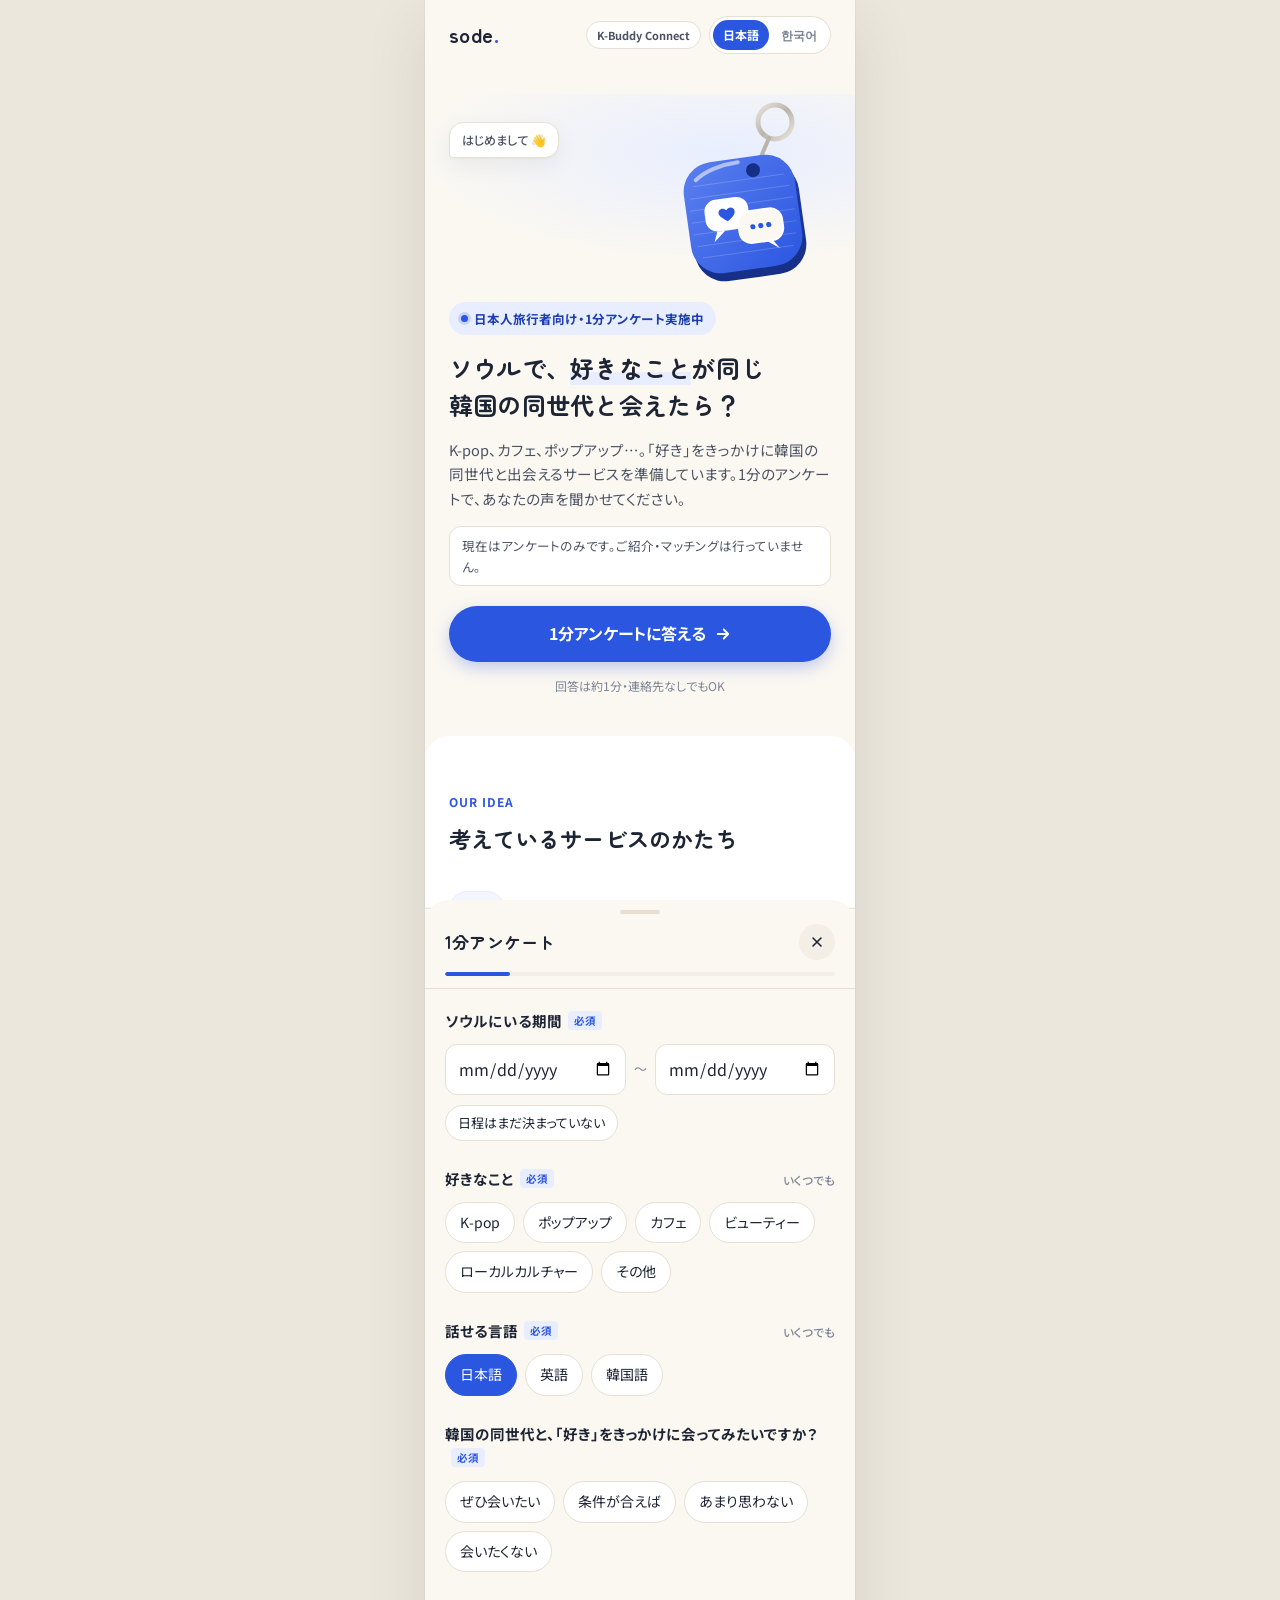
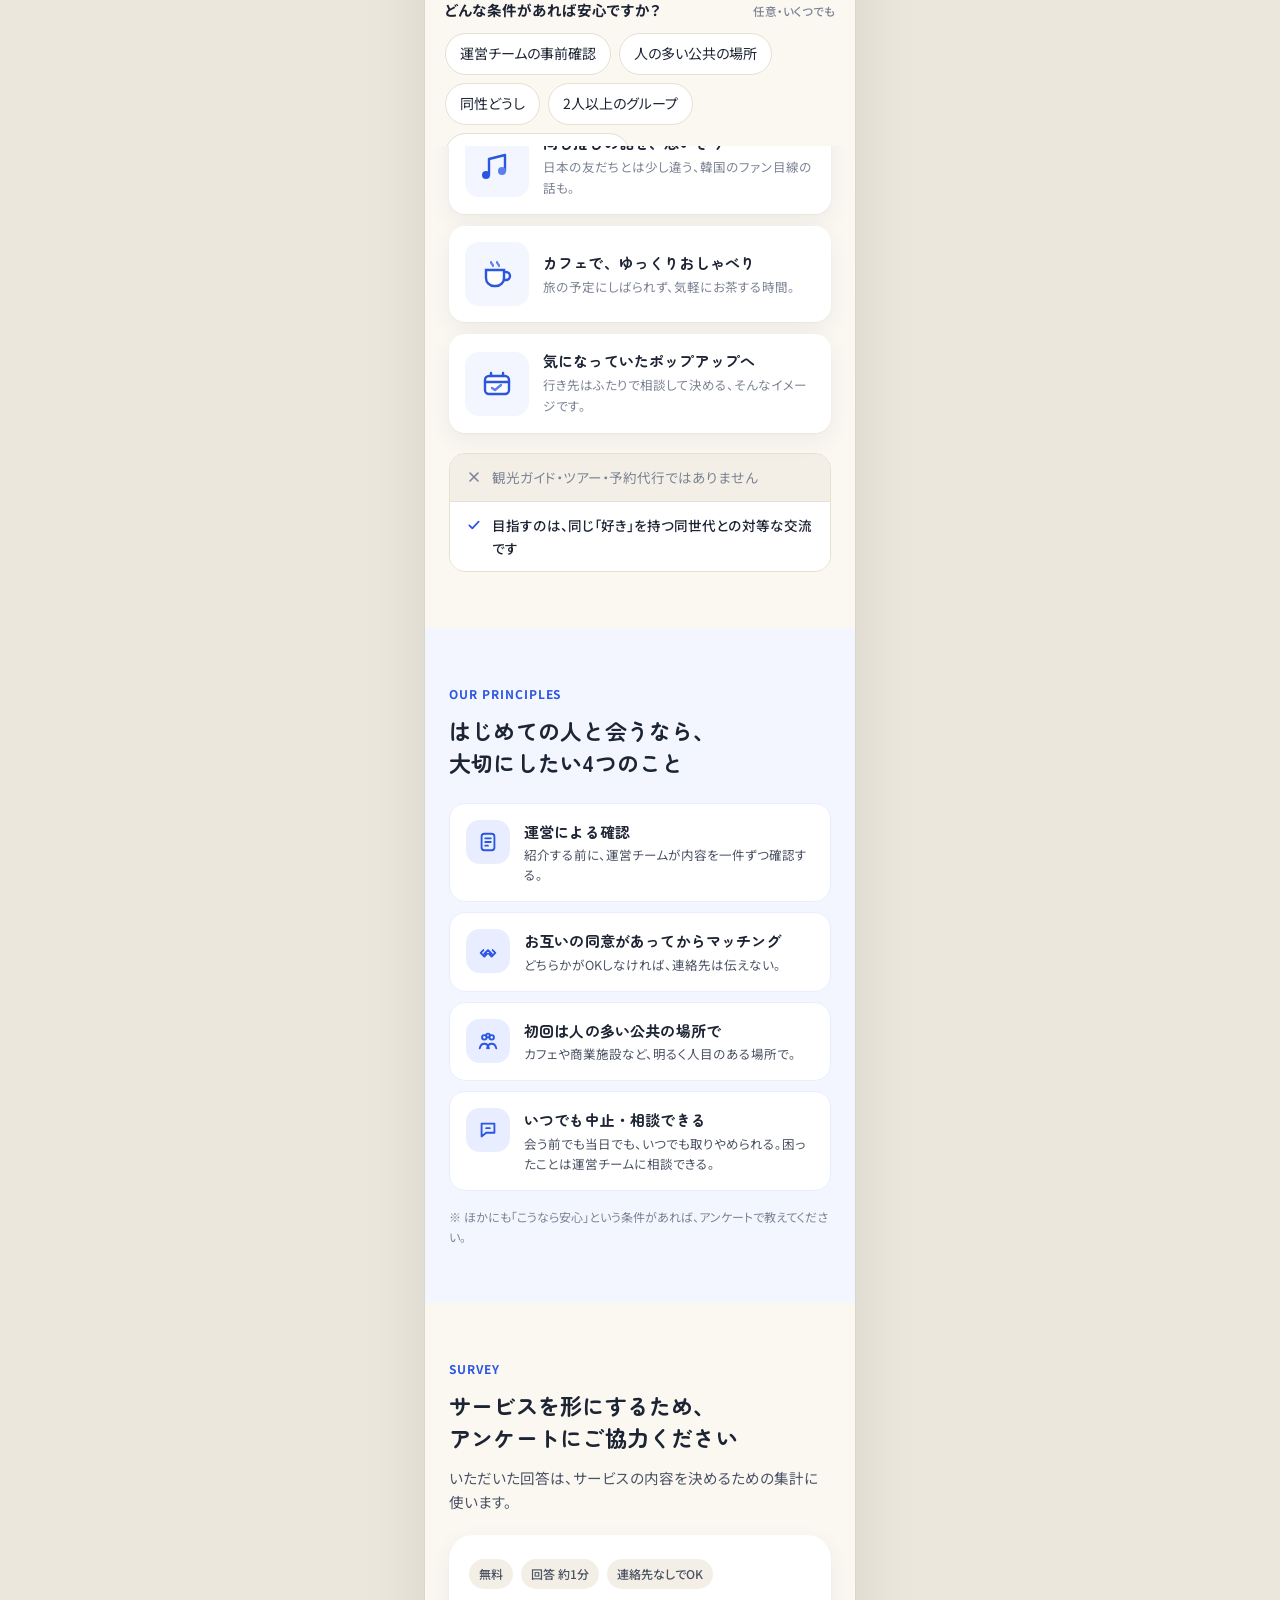
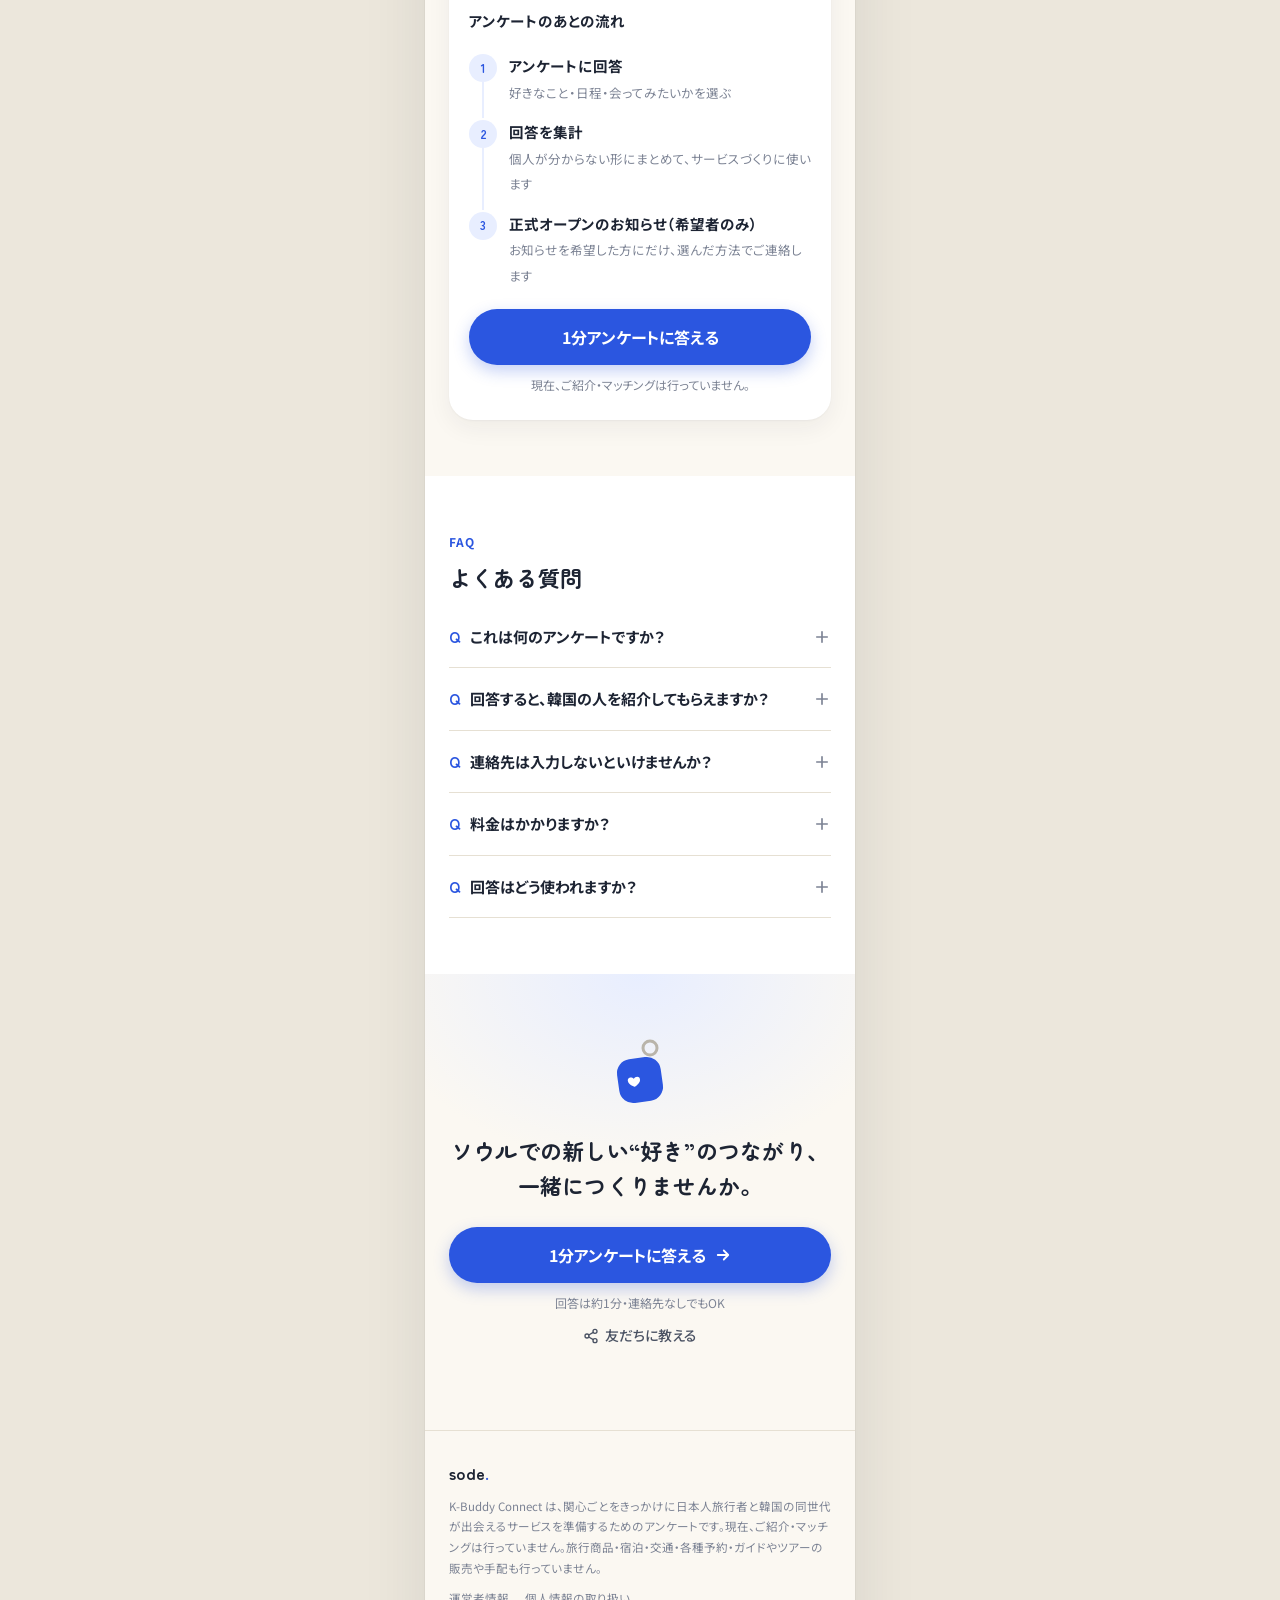
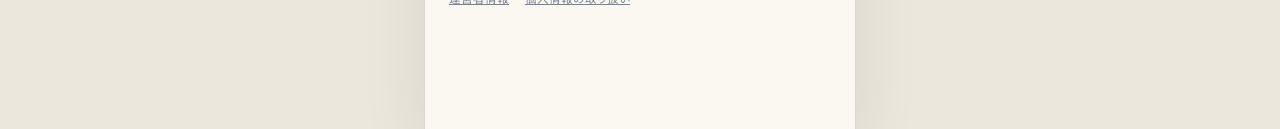
==== commit 8af8fa6b: "Switch landing page to survey-only version" ====
--- a/index.html
+++ b/index.html
@@ -3,12 +3,12 @@
 <head>
 <meta charset="utf-8">
 <meta name="viewport" content="width=device-width, initial-scale=1, viewport-fit=cover">
-<title>K-Buddy Connect｜ソウルで、好きなことをきっかけに。</title>
-<meta name="description" content="日本人旅行者向け・無料モニター募集中。K-pop、カフェ、ポップアップなど、同じ「好き」を持つ韓国の同世代を、運営チームが申し込み内容をもとにご紹介します。">
+<title>K-Buddy Connect｜ソウル旅行の1分アンケート</title>
+<meta name="description" content="日本人旅行者向けの1分アンケート。ソウルで「好き」が同じ韓国の同世代と出会えるサービスを準備しています。現在はアンケートのみで、ご紹介は行っていません。">
 <meta name="robots" content="noindex">
 <meta property="og:type" content="website">
-<meta property="og:title" content="K-Buddy Connect｜無料モニター募集中">
-<meta property="og:description" content="同じ「好き」を持つ韓国の同世代と、運営チームの紹介でつながる無料モニター。">
+<meta property="og:title" content="K-Buddy Connect｜1分アンケート実施中">
+<meta property="og:description" content="ソウルで「好き」が同じ韓国の同世代と会えたら？準備中のサービスについて、ご意見をお聞かせください。">
 <meta name="theme-color" content="#FBF8F2">
 <link rel="icon" href="data:image/svg+xml,%3Csvg xmlns='http://www.w3.org/2000/svg' viewBox='0 0 64 64'%3E%3Crect x='6' y='6' width='52' height='52' rx='16' fill='%232B56E0'/%3E%3Cpath d='M32 26c-4-5-12-2-11 4 1 5 11 11 11 11s10-6 11-11c1-6-7-9-11-4z' fill='%23fff'/%3E%3C/svg%3E">
 <link rel="preconnect" href="https://fonts.googleapis.com">
@@ -325,17 +325,18 @@
       </svg>
     </div>
 
-    <div class="badge" id="badge"><i></i><span id="badgeText">日本人旅行者向け・無料モニター募集中</span></div>
-    <h1 id="h-hero" data-i18n="h1"><span class="ph">ソウルで、</span><span class="ph"><em>好きなこと</em>を</span><span class="ph">きっかけに。</span><br><span class="ph">韓国のバディと、</span><span class="ph">安心してつながる。</span></h1>
-    <p class="lead" data-i18n="lead">K-pop、カフェ、ポップアップ…。同じ「好き」を持つ韓国の同世代を、運営チームが申し込み内容をもとにご紹介します。</p>
+    <div class="badge" id="badge"><i></i><span id="badgeText">日本人旅行者向け・1分アンケート実施中</span></div>
+    <h1 id="h-hero" data-i18n="h1"><span class="ph">ソウルで、</span><span class="ph"><em>好きなこと</em>が</span><span class="ph">同じ</span><br><span class="ph">韓国の同世代と</span><span class="ph">会えたら？</span></h1>
+    <p class="lead" data-i18n="lead">K-pop、カフェ、ポップアップ…。「好き」をきっかけに韓国の同世代と出会えるサービスを準備しています。1分のアンケートで、あなたの声を聞かせてください。</p>
+    <p class="ko-notice" data-i18n="survey_notice">現在はアンケートのみです。ご紹介・マッチングは行っていません。</p>
     <p class="ko-notice" data-only="ko" data-i18n="ko_notice" hidden></p>
 
     <div class="hero-ctas">
       <button class="btn btn-primary js-cta" data-pos="hero" type="button">
-        <span class="js-cta-label" data-i18n="cta">無料モニターに申し込む</span>
+        <span class="js-cta-label" data-i18n="cta">1分アンケートに答える</span>
         <svg width="18" height="18" viewBox="0 0 24 24" fill="none" stroke="currentColor" stroke-width="2.4" stroke-linecap="round" stroke-linejoin="round"><path d="M5 12h14M13 6l6 6-6 6"/></svg>
       </button>
-      <p class="micro js-cta-note" data-i18n="cta_note">入力は約1分・利用料0円</p>
+      <p class="micro js-cta-note" data-i18n="cta_note">回答は約1分・連絡先なしでもOK</p>
       <a class="btn btn-text js-ig" data-pos="hero" href="#" target="_blank" rel="noopener">
         <svg width="16" height="16" viewBox="0 0 24 24" fill="none" stroke="currentColor" stroke-width="2"><rect x="3" y="3" width="18" height="18" rx="5"/><circle cx="12" cy="12" r="4"/><circle cx="17.5" cy="6.5" r="1" fill="currentColor"/></svg>
         <span data-i18n="ig_hero">Instagramを見る</span>
@@ -345,20 +346,20 @@
 
   <!-- ========== 2. HOW ========== -->
   <section class="how" aria-labelledby="h-how">
-    <p class="eyebrow">HOW IT WORKS</p>
-    <h2 id="h-how" data-i18n="h_how">つながるまでの3ステップ</h2>
+    <p class="eyebrow">OUR IDEA</p>
+    <h2 id="h-how" data-i18n="h_how">考えているサービスのかたち</h2>
     <ol class="steps">
       <li class="step">
         <div class="step-ic" aria-hidden="true">
           <svg width="26" height="26" viewBox="0 0 24 24" fill="none" stroke="currentColor" stroke-width="1.9" stroke-linecap="round" stroke-linejoin="round"><path d="M4 12l16-8-6 16-3-7-7-1z"/></svg>
         </div>
-        <div><span class="step-no">01</span><h3 data-i18n="s1_t">好きなこと・日程を送る</h3><p data-i18n="s1_d">関心ごと、話せる言語、ソウルにいる期間をフォームで送ります。</p></div>
+        <div><span class="step-no">01</span><h3 data-i18n="s1_t">好きなこと・日程を送る</h3><p data-i18n="s1_d">関心ごと、話せる言語、ソウルにいる期間を送ります。</p></div>
       </li>
       <li class="step">
         <div class="step-ic" aria-hidden="true">
           <svg width="26" height="26" viewBox="0 0 24 24" fill="none" stroke="currentColor" stroke-width="1.9" stroke-linecap="round" stroke-linejoin="round"><circle cx="9" cy="9" r="3.2"/><circle cx="16" cy="9" r="3.2"/><path d="M3.5 19c.8-3 3-4.5 5.5-4.5s4.7 1.5 5.5 4.5M12.5 15.2c1-.5 2.2-.7 3.5-.7 2.5 0 4.7 1.5 5.5 4.5"/></svg>
         </div>
-        <div><span class="step-no">02</span><h3 data-i18n="s2_t">運営チームが相性を確認</h3><p data-i18n="s2_d">申し込み内容を一件ずつ見て、関心や日程が合いそうなバディ候補を探します。</p></div>
+        <div><span class="step-no">02</span><h3 data-i18n="s2_t">運営チームが相性を確認</h3><p data-i18n="s2_d">関心や日程が合いそうな韓国の同世代を探します。</p></div>
       </li>
       <li class="step">
         <div class="step-ic" aria-hidden="true">
@@ -367,13 +368,14 @@
         <div><span class="step-no">03</span><h3 data-i18n="s3_t">お互いがOKなら、ソウルで会う</h3><p data-i18n="s3_d">両方の同意がそろってから、はじめて連絡先をおつなぎします。</p></div>
       </li>
     </ol>
+    <p class="note" data-i18n="how_note">※ 構想中のイメージです。現在はご紹介を行っていません。アンケートの回答をもとに、かたちを決めていきます。</p>
   </section>
 
   <!-- ========== 3. EXPERIENCE ========== -->
   <section aria-labelledby="h-exp">
     <p class="eyebrow">WHAT IT'S LIKE</p>
-    <h2 id="h-exp" data-i18n="h_exp">観光案内ではなく、<br>「好き」でつながる交流です</h2>
-    <p class="lead" data-i18n="exp_lead">同じものが好きな韓国の同世代と、好きな話をしながら一緒に過ごす。そんな出会いのきっかけをつくります。</p>
+    <h2 id="h-exp" data-i18n="h_exp">観光案内ではなく、<br>「好き」でつながる交流を</h2>
+    <p class="lead" data-i18n="exp_lead">同じものが好きな韓国の同世代と、好きな話をしながら一緒に過ごす。そんな出会いのきっかけをつくりたいと考えています。</p>
 
     <div class="tags">
       <span class="tag"><b>#</b>K-pop</span>
@@ -400,7 +402,7 @@
         <div class="scene-art" aria-hidden="true">
           <svg width="40" height="40" viewBox="0 0 40 40" fill="none"><rect x="8" y="12" width="24" height="18" rx="4" fill="#fff" stroke="#2B56E0" stroke-width="2.4"/><path d="M8 18h24M14 12V9M26 12V9" stroke="#2B56E0" stroke-width="2.4" stroke-linecap="round"/><path d="M15 24l3 2 6-5" stroke="#5B7FF0" stroke-width="2.4" stroke-linecap="round" stroke-linejoin="round"/></svg>
         </div>
-        <div><h3 data-i18n="sc3_t">気になっていたポップアップへ</h3><p data-i18n="sc3_d">行き先はふたりで相談して決めます。</p></div>
+        <div><h3 data-i18n="sc3_t">気になっていたポップアップへ</h3><p data-i18n="sc3_d">行き先はふたりで相談して決める、そんなイメージです。</p></div>
       </div>
     </div>
 
@@ -411,7 +413,7 @@
       </div>
       <div class="yes" role="listitem">
         <svg width="16" height="16" viewBox="0 0 24 24" fill="none" stroke="#2B56E0" stroke-width="2.6" stroke-linecap="round" stroke-linejoin="round"><path d="M5 12.5l4.5 4.5L19 7"/></svg>
-        <span data-i18n="cmp_yes">同じ「好き」を持つ同世代との、対等な交流です</span>
+        <span data-i18n="cmp_yes">目指すのは、同じ「好き」を持つ同世代との対等な交流です</span>
       </div>
     </div>
   </section>
@@ -419,17 +421,17 @@
   <!-- ========== 4. SAFETY ========== -->
   <section class="safety" aria-labelledby="h-safe">
     <p class="eyebrow">OUR PRINCIPLES</p>
-    <h2 id="h-safe" data-i18n="h_safe">はじめての人と会うから、<br>大切にしている4つのこと</h2>
+    <h2 id="h-safe" data-i18n="h_safe">はじめての人と会うなら、<br>大切にしたい4つのこと</h2>
     <div class="safe-grid">
       <div class="safe">
         <div class="safe-ic" aria-hidden="true"><svg width="22" height="22" viewBox="0 0 24 24" fill="none" stroke="currentColor" stroke-width="2" stroke-linecap="round" stroke-linejoin="round"><rect x="5" y="3" width="14" height="18" rx="3"/><path d="M9 8h6M9 12h6M9 16h3"/></svg></div>
         <h3 data-i18n="sf1_t">運営による確認</h3>
-        <p data-i18n="sf1_d">申し込み内容は運営チームが一件ずつ目を通してから、ご紹介します。</p>
+        <p data-i18n="sf1_d">紹介する前に、運営チームが内容を一件ずつ確認する。</p>
       </div>
       <div class="safe">
         <div class="safe-ic" aria-hidden="true"><svg width="22" height="22" viewBox="0 0 24 24" fill="none" stroke="currentColor" stroke-width="2" stroke-linecap="round" stroke-linejoin="round"><path d="M7 11l-3 3 4 4 3-3M17 11l3 3-4 4-3-3M8 15l4-4 4 4"/></svg></div>
         <h3 data-i18n="sf2_t">お互いの同意があってからマッチング</h3>
-        <p data-i18n="sf2_d">どちらかがOKしなければ、連絡先はお伝えしません。</p>
+        <p data-i18n="sf2_d">どちらかがOKしなければ、連絡先は伝えない。</p>
       </div>
       <div class="safe">
         <div class="safe-ic" aria-hidden="true"><svg width="22" height="22" viewBox="0 0 24 24" fill="none" stroke="currentColor" stroke-width="2" stroke-linecap="round" stroke-linejoin="round"><circle cx="8" cy="8" r="2.5"/><circle cx="16" cy="8" r="2.5"/><circle cx="12" cy="6" r="2"/><path d="M3 20c.6-3 2.6-5 5-5s4.4 2 5 5M11 20c.6-3 2.6-5 5-5s4.4 2 5 5"/></svg></div>
@@ -438,34 +440,33 @@
       </div>
       <div class="safe">
         <div class="safe-ic" aria-hidden="true"><svg width="22" height="22" viewBox="0 0 24 24" fill="none" stroke="currentColor" stroke-width="2" stroke-linecap="round" stroke-linejoin="round"><path d="M5 5h14v10H10l-5 4V5z"/><path d="M10 10h4"/></svg></div>
-        <h3 data-i18n="sf4_t">困ったときは中止・相談できる</h3>
-        <p data-i18n="sf4_d">会う前でも当日でも、いつでも取りやめられます。困ったことは運営チームに相談できます。</p>
+        <h3 data-i18n="sf4_t">いつでも中止・相談できる</h3>
+        <p data-i18n="sf4_d">会う前でも当日でも、いつでも取りやめられる。困ったことは運営チームに相談できる。</p>
       </div>
     </div>
-    <p class="note" data-i18n="safe_note">※ 当日は、ご自身の判断を大切に行動してください。気になることがあれば、会う前に遠慮なく運営チームへご相談ください。身の危険を感じたときは、すぐに周りの人や警察（112）へ。</p>
+    <p class="note" data-i18n="safe_note">※ ほかにも「こうなら安心」という条件があれば、アンケートで教えてください。</p>
   </section>
 
   <!-- ========== 5. MONITOR ========== -->
   <section aria-labelledby="h-mon">
-    <p class="eyebrow">FREE MONITOR</p>
-    <h2 id="h-mon" data-i18n="h_mon">現在、無料モニターとして<br>参加者を募集しています</h2>
-    <p class="lead" data-i18n="mon_lead">サービスをより良くするための試験運営です。参加後に、かんたんなアンケートへのご協力をお願いしています。</p>
+    <p class="eyebrow">SURVEY</p>
+    <h2 id="h-mon" data-i18n="h_mon">サービスを形にするため、<br>アンケートにご協力ください</h2>
+    <p class="lead" data-i18n="mon_lead">いただいた回答は、サービスの内容を決めるための集計に使います。</p>
 
     <div class="monitor-card">
       <div class="facts">
-        <span class="fact" data-i18n="fact1">利用料 0円</span>
-        <span class="fact" data-i18n="fact2">入力 約1分</span>
-        <span class="fact" data-i18n="fact3">日本語OK</span>
-      </div>
-      <p style="font-weight:700;font-size:14.5px" data-i18n="flow_title">申し込みのあとの流れ</p>
+        <span class="fact" data-i18n="fact1">無料</span>
+        <span class="fact" data-i18n="fact2">回答 約1分</span>
+        <span class="fact" data-i18n="fact3">連絡先なしでOK</span>
+      </div>
+      <p style="font-weight:700;font-size:14.5px" data-i18n="flow_title">アンケートのあとの流れ</p>
       <ol class="flow">
-        <li><span class="dot">1</span><div><b data-i18n="fl1_t">フォームを送信</b><span data-i18n="fl1_d">好きなこと・日程・連絡方法を入力</span></div></li>
-        <li><span class="dot">2</span><div><b data-i18n="fl2_t">運営チームから確認の連絡</b><span data-i18n="fl2_d">選んだ連絡方法で、内容の確認をご連絡します</span></div></li>
-        <li><span class="dot">3</span><div><b data-i18n="fl3_t">バディ候補のご紹介</b><span data-i18n="fl3_d">合いそうな方がいれば、プロフィールをお送りします</span></div></li>
-        <li><span class="dot">4</span><div><b data-i18n="fl4_t">お互いOKなら、日程を相談</b><span data-i18n="fl4_d">初回は人の多い公共の場所で</span></div></li>
+        <li><span class="dot">1</span><div><b data-i18n="fl1_t">アンケートに回答</b><span data-i18n="fl1_d">好きなこと・日程・会ってみたいかを選ぶ</span></div></li>
+        <li><span class="dot">2</span><div><b data-i18n="fl2_t">回答を集計</b><span data-i18n="fl2_d">個人が分からない形にまとめて、サービスづくりに使います</span></div></li>
+        <li><span class="dot">3</span><div><b data-i18n="fl3_t">正式オープンのお知らせ（希望者のみ）</b><span data-i18n="fl3_d">お知らせを希望した方にだけ、選んだ方法でご連絡します</span></div></li>
       </ol>
-      <button class="btn btn-primary js-cta" data-pos="monitor" type="button"><span class="js-cta-label" data-i18n="cta">無料モニターに申し込む</span></button>
-      <p class="micro" data-i18n="mon_note">日程や関心によっては、ご紹介できない場合があります。</p>
+      <button class="btn btn-primary js-cta" data-pos="monitor" type="button"><span class="js-cta-label" data-i18n="cta">1分アンケートに答える</span></button>
+      <p class="micro" data-i18n="mon_note">現在、ご紹介・マッチングは行っていません。</p>
     </div>
   </section>
 
@@ -474,24 +475,24 @@
     <p class="eyebrow">FAQ</p>
     <h2 id="h-faq" data-i18n="h_faq">よくある質問</h2>
     <details>
-      <summary><span data-i18n="q1">どんな人と会えますか？</span><svg width="18" height="18" viewBox="0 0 24 24" fill="none" stroke="currentColor" stroke-width="2.2" stroke-linecap="round"><path d="M12 5v14M5 12h14"/></svg></summary>
-      <p data-i18n="a1">ソウルに住む20〜30代を中心とした、同じ関心ごとを持つ韓国人のバディ候補です。運営チームが申し込み内容をもとにご紹介し、お互いがOKした場合のみおつなぎします。</p>
+      <summary><span data-i18n="q1">これは何のアンケートですか？</span><svg width="18" height="18" viewBox="0 0 24 24" fill="none" stroke="currentColor" stroke-width="2.2" stroke-linecap="round"><path d="M12 5v14M5 12h14"/></svg></summary>
+      <p data-i18n="a1">ソウルを訪れる日本人旅行者が、「好き」をきっかけに韓国の同世代と出会えるサービスを準備しています。どんな形なら使ってみたいか、何があれば安心できるかを知るためのアンケートです。</p>
     </details>
     <details>
-      <summary><span data-i18n="q2">韓国語が話せなくても大丈夫ですか？</span><svg width="18" height="18" viewBox="0 0 24 24" fill="none" stroke="currentColor" stroke-width="2.2" stroke-linecap="round"><path d="M12 5v14M5 12h14"/></svg></summary>
-      <p data-i18n="a2">大丈夫です。日本語や英語で話せるバディ候補を中心にお探しします。話せる言語はフォームで選べます。</p>
+      <summary><span data-i18n="q2">回答すると、韓国の人を紹介してもらえますか？</span><svg width="18" height="18" viewBox="0 0 24 24" fill="none" stroke="currentColor" stroke-width="2.2" stroke-linecap="round"><path d="M12 5v14M5 12h14"/></svg></summary>
+      <p data-i18n="a2">いいえ。現在はアンケートのみで、ご紹介・マッチングは行っていません。サービスを始めるときは、お知らせを希望した方にご連絡し、参加したい方にはその時点であらためてお申し込みいただきます。</p>
     </details>
     <details>
-      <summary><span data-i18n="q3">料金はかかりますか？</span><svg width="18" height="18" viewBox="0 0 24 24" fill="none" stroke="currentColor" stroke-width="2.2" stroke-linecap="round"><path d="M12 5v14M5 12h14"/></svg></summary>
-      <p data-i18n="a3">モニター期間中、サービスの利用料はかかりません。カフェでの飲食代や交通費などは、それぞれご自身でお支払いください。</p>
+      <summary><span data-i18n="q3">連絡先は入力しないといけませんか？</span><svg width="18" height="18" viewBox="0 0 24 24" fill="none" stroke="currentColor" stroke-width="2.2" stroke-linecap="round"><path d="M12 5v14M5 12h14"/></svg></summary>
+      <p data-i18n="a3">いいえ、なくても回答できます。正式オープンのお知らせを希望する方だけ、LINE・Instagram・メールのいずれかを入力してください。お知らせ以外の目的には使いません。</p>
     </details>
     <details>
-      <summary><span data-i18n="q4">すぐにマッチングされますか？</span><svg width="18" height="18" viewBox="0 0 24 24" fill="none" stroke="currentColor" stroke-width="2.2" stroke-linecap="round"><path d="M12 5v14M5 12h14"/></svg></summary>
-      <p data-i18n="a4">いいえ。運営チームが一件ずつ確認するため、お時間をいただきます。日程や関心が合う方が見つからない場合は、ご紹介できないこともあります。ソウル滞在の少し前のお申し込みがおすすめです。</p>
+      <summary><span data-i18n="q4">料金はかかりますか？</span><svg width="18" height="18" viewBox="0 0 24 24" fill="none" stroke="currentColor" stroke-width="2.2" stroke-linecap="round"><path d="M12 5v14M5 12h14"/></svg></summary>
+      <p data-i18n="a4">かかりません。アンケートは無料です。</p>
     </details>
     <details>
-      <summary><span data-i18n="q5">安全のために何をしていますか？</span><svg width="18" height="18" viewBox="0 0 24 24" fill="none" stroke="currentColor" stroke-width="2.2" stroke-linecap="round"><path d="M12 5v14M5 12h14"/></svg></summary>
-      <p data-i18n="a5">申し込み内容の運営確認、双方の同意がそろってからのマッチング、初回は人の多い公共の場所で会うこと、いつでも取りやめられること。この4つを基本にしています。困ったことはメールで運営チームに相談できます（返信までお時間をいただくことがあります）。当日は、ご自身の判断を大切に行動してください。</p>
+      <summary><span data-i18n="q5">回答はどう使われますか？</span><svg width="18" height="18" viewBox="0 0 24 24" fill="none" stroke="currentColor" stroke-width="2.2" stroke-linecap="round"><path d="M12 5v14M5 12h14"/></svg></summary>
+      <p data-i18n="a5">サービスの内容を決めるための集計に使います。結果は個人が分からない形にまとめます。保存する期間や削除の方法は「個人情報の取り扱い」に書いています。</p>
     </details>
   </section>
 
@@ -502,12 +503,12 @@
       <rect x="14" y="20" width="44" height="44" rx="14" fill="#2B56E0" transform="rotate(-8 36 42)"/>
       <path d="M30 40c-2-3-7-2-6 2 0 3 6 6 6 6s6-3 6-6c1-4-4-5-6-2z" fill="#fff" transform="rotate(-8 36 42)"/>
     </svg>
-    <h2 id="h-final" data-i18n="h_final">ソウルで、新しい“好き”の<br>つながりを見つけよう。</h2>
+    <h2 id="h-final" data-i18n="h_final">ソウルでの新しい“好き”のつながり、<br>一緒につくりませんか。</h2>
     <button class="btn btn-primary js-cta" data-pos="final" type="button">
-      <span class="js-cta-label" data-i18n="cta">無料モニターに申し込む</span>
+      <span class="js-cta-label" data-i18n="cta">1分アンケートに答える</span>
       <svg width="18" height="18" viewBox="0 0 24 24" fill="none" stroke="currentColor" stroke-width="2.4" stroke-linecap="round" stroke-linejoin="round"><path d="M5 12h14M13 6l6 6-6 6"/></svg>
     </button>
-    <p class="micro js-cta-note" data-i18n="cta_note">入力は約1分・利用料0円</p>
+    <p class="micro js-cta-note" data-i18n="cta_note">回答は約1分・連絡先なしでもOK</p>
     <a class="btn btn-text js-ig" data-pos="final" href="#" target="_blank" rel="noopener" style="margin-top:4px">
       <svg width="16" height="16" viewBox="0 0 24 24" fill="none" stroke="currentColor" stroke-width="2"><rect x="3" y="3" width="18" height="18" rx="5"/><circle cx="12" cy="12" r="4"/><circle cx="17.5" cy="6.5" r="1" fill="currentColor"/></svg>
       <span data-i18n="ig_final">Instagramで雰囲気を見る</span>
@@ -520,14 +521,14 @@
 
   <footer>
     <div class="wordmark">sode<span style="color:var(--brand)">.</span></div>
-    <span data-i18n="footer_text">K-Buddy Connect は、関心ごとをきっかけに日本人旅行者と韓国の同世代をつなぐ無料モニター企画です。旅行商品・宿泊・交通・各種予約・ガイドやツアーの販売や手配は行っていません。</span>
-    <nav><a href="privacy.html#operator" data-i18n="nav_operator">運営者情報</a><a href="privacy.html" data-i18n="nav_privacy">個人情報の取り扱い</a><a href="terms.html" data-i18n="nav_terms">モニター参加規約</a></nav>
+    <span data-i18n="footer_text">K-Buddy Connect は、関心ごとをきっかけに日本人旅行者と韓国の同世代が出会えるサービスを準備するためのアンケートです。現在、ご紹介・マッチングは行っていません。旅行商品・宿泊・交通・各種予約・ガイドやツアーの販売や手配も行っていません。</span>
+    <nav><a href="privacy.html#operator" data-i18n="nav_operator">運営者情報</a><a href="privacy.html" data-i18n="nav_privacy">個人情報の取り扱い</a></nav>
   </footer>
 </main>
 
 <!-- ========== STICKY CTA ========== -->
 <div class="sticky" id="sticky" aria-hidden="true">
-  <button class="btn btn-primary js-cta" data-pos="sticky" type="button" tabindex="-1"><span class="js-cta-label" data-i18n="cta_sticky">無料モニターに申し込む（約1分）</span></button>
+  <button class="btn btn-primary js-cta" data-pos="sticky" type="button" tabindex="-1"><span class="js-cta-label" data-i18n="cta_sticky">1分アンケートに答える</span></button>
 </div>
 
 <!-- ========== FORM SHEET ========== -->
@@ -537,7 +538,7 @@
     <div class="sheet-head">
       <div class="grab"></div>
       <div class="sheet-head-row">
-        <h2 id="h-form" data-i18n="h_form">無料モニター申し込み</h2>
+        <h2 id="h-form" data-i18n="h_form">1分アンケート</h2>
         <button class="close" type="button" data-close aria-label="閉じる">
           <svg width="16" height="16" viewBox="0 0 24 24" fill="none" stroke="currentColor" stroke-width="2.4" stroke-linecap="round"><path d="M6 6l12 12M18 6L6 18"/></svg>
         </button>
@@ -580,7 +581,36 @@
         </div>
       </div>
 
-      <div class="field" data-f="contact">
+      <div class="field" data-f="want">
+        <div class="label"><span><span data-i18n="f_want">韓国の同世代と、「好き」をきっかけに会ってみたいですか？</span><span class="req" data-i18n="req">必須</span></span></div>
+        <div class="chips" role="radiogroup">
+          <label class="chip"><input type="radio" name="want" value="yes"><span data-i18n="w_yes">ぜひ会いたい</span></label>
+          <label class="chip"><input type="radio" name="want" value="maybe"><span data-i18n="w_maybe">条件が合えば</span></label>
+          <label class="chip"><input type="radio" name="want" value="unlikely"><span data-i18n="w_unlikely">あまり思わない</span></label>
+          <label class="chip"><input type="radio" name="want" value="no"><span data-i18n="w_no">会いたくない</span></label>
+        </div>
+      </div>
+
+      <div class="field" data-f="safe">
+        <div class="label"><span data-i18n="f_safe">どんな条件があれば安心ですか？</span><small data-i18n="opt_many">任意・いくつでも</small></div>
+        <div class="chips">
+          <label class="chip"><input type="checkbox" name="safe" value="review"><span data-i18n="s_review">運営チームの事前確認</span></label>
+          <label class="chip"><input type="checkbox" name="safe" value="public"><span data-i18n="s_public">人の多い公共の場所</span></label>
+          <label class="chip"><input type="checkbox" name="safe" value="samegender"><span data-i18n="s_same">同性どうし</span></label>
+          <label class="chip"><input type="checkbox" name="safe" value="group"><span data-i18n="s_group">2人以上のグループ</span></label>
+          <label class="chip"><input type="checkbox" name="safe" value="chat"><span data-i18n="s_chat">事前にオンラインで話せる</span></label>
+        </div>
+      </div>
+
+      <div class="field" data-f="notify">
+        <div class="label"><span data-i18n="f_notify">正式オープンのお知らせ</span><small data-i18n="opt">任意</small></div>
+        <div class="chips">
+          <label class="chip chip-sm"><input type="checkbox" name="notify" id="notify"><span data-i18n="notify">お知らせを受け取る</span></label>
+        </div>
+        <p class="note" style="margin-top:8px" data-i18n="notify_note">希望する方だけ連絡先を入力してください。お知らせ以外の目的には使いません。</p>
+      </div>
+
+      <div class="field" data-f="contact" id="contactField" hidden>
         <div class="label"><span><span data-i18n="f_contact">連絡を受け取る方法</span><span class="req" data-i18n="req">必須</span></span></div>
         <div class="seg" role="radiogroup">
           <label class="chip"><input type="radio" name="via" value="line" checked><span>LINE</span></label>
@@ -594,34 +624,38 @@
 
       <div class="privacy-note">
         <svg width="18" height="18" viewBox="0 0 24 24" fill="none" stroke="currentColor" stroke-width="2.2" stroke-linecap="round" stroke-linejoin="round"><path d="M12 3l7 3v5c0 5-3 8.5-7 10-4-1.5-7-5-7-10V6l7-3z"/><path d="M9 12l2 2 4-4"/></svg>
-        <span data-i18n="privacy_note">パスポート情報・宿泊先の住所・現在地はお聞きしません。いただいた情報の使い道は「<a href="privacy.html" target="_blank" rel="noopener">個人情報の取り扱い</a>」でご確認いただけます。</span>
+        <span data-i18n="privacy_note">お名前・パスポート情報・宿泊先・現在地はお聞きしません。回答の使い道は「<a href="privacy.html" target="_blank" rel="noopener">個人情報の取り扱い</a>」でご確認いただけます。</span>
       </div>
 
       <label class="agree">
         <input type="checkbox" id="agree">
-        <span><span data-i18n="agree">18歳以上です。<a href="terms.html" target="_blank" rel="noopener">モニター参加規約</a>と<a href="privacy.html" target="_blank" rel="noopener">個人情報の取り扱い</a>を確認し、同意します。</span><span class="req" data-i18n="req">必須</span></span>
+        <span><span data-i18n="agree">18歳以上です。「<a href="privacy.html" target="_blank" rel="noopener">個人情報の取り扱い</a>」を確認し、同意します。</span><span class="req" data-i18n="req">必須</span></span>
+      </label>
+      <label class="agree">
+        <input type="checkbox" id="transfer">
+        <span><span data-i18n="transfer">回答が Google LLC（米国）のサーバーに保存されることに同意します（「<a href="privacy.html#transfer" target="_blank" rel="noopener">個人情報の取り扱い</a>」第5条）。</span><span class="req" data-i18n="req">必須</span></span>
       </label>
 
       <div class="hp" aria-hidden="true"><label for="website">website</label><input id="website" name="website" tabindex="-1" autocomplete="off"></div>
       <div class="form-error" id="formError" role="alert"></div>
-      <button class="btn btn-primary" type="submit" id="submit" disabled>この内容で申し込む</button>
-      <p class="micro" data-i18n="submit_note">送信後、運営チームから確認のご連絡をします。</p>
+      <button class="btn btn-primary" type="submit" id="submit" disabled>この内容で回答する</button>
+      <p class="micro" data-i18n="submit_note">現在、ご紹介・マッチングは行っていません。</p>
     </form>
 
     <div class="done" role="status">
       <div class="done-ic"><svg width="34" height="34" viewBox="0 0 24 24" fill="none" stroke="currentColor" stroke-width="2.4" stroke-linecap="round" stroke-linejoin="round"><path d="M5 12.5l4.5 4.5L19 7"/></svg></div>
-      <h3 data-i18n="done_t">お申し込みを受け付けました</h3>
-      <p data-i18n="done_d">運営チームが内容を確認し、選んでいただいた方法でご連絡します。<br>日程や関心によっては、ご紹介できない場合もあります。</p>
+      <h3 data-i18n="done_t">ご回答ありがとうございました</h3>
+      <p data-i18n="done_d">いただいた回答は、サービスづくりに使わせていただきます。<br>お知らせを希望した方には、正式オープンのときにご連絡します。</p>
       <div class="share">
         <p class="share-title" data-i18n="share_title">よかったら、友だちにも教えてください</p>
         <div class="share-text" id="shareText"></div>
         <button class="btn btn-ghost js-share" data-pos="done" type="button"><span class="js-share-label">紹介文をコピー</span></button>
         <ul class="share-notes">
-          <li data-i18n="share_n1">バディの名前・写真・SNSアカウントは、本人の同意なく載せないでください。</li>
-          <li data-i18n="share_n2">「ガイド」や「ツアー」ではなく、好きなことでつながる交流として紹介してもらえるとうれしいです。</li>
+          <li data-i18n="share_n1">紹介へのお礼はありません。ご自身の言葉で自由に紹介してください。</li>
+          <li data-i18n="share_n2">「ガイド」「ツアー」「紹介サービス」ではなく、準備中のサービスのアンケートとして紹介してもらえるとうれしいです。</li>
         </ul>
       </div>
-      <a class="btn btn-text js-ig" data-pos="done" href="#" target="_blank" rel="noopener"><span data-i18n="ig_done">待っている間に Instagram を見る</span></a>
+      <a class="btn btn-text js-ig" data-pos="done" href="#" target="_blank" rel="noopener"><span data-i18n="ig_done">Instagram を見る</span></a>
     </div>
   </div>
 </div>
@@ -639,8 +673,8 @@
   var DYN_JA = {
     welcome: 'はじめまして 👋',
     welcome_keyring: 'キーホルダーから<br>ようこそ 👋',
-    badge: '日本人旅行者向け・無料モニター募集中',
-    badge_closed: '日本人旅行者向け・無料モニター 受付一時停止中',
+    badge: '日本人旅行者向け・1分アンケート実施中',
+    badge_closed: '日本人旅行者向け・アンケート 受付一時停止中',
     cta_closed: '現在、受付を一時停止しています',
     note_closed_ig: '再開は Instagram でお知らせします。',
     note_closed: '再開まで、しばらくお待ちください。',
@@ -651,11 +685,11 @@
     hint_line: 'LINE ID は3〜20文字の英数字と「. _ -」で入力してください。',
     hint_ig: 'ユーザーネームは30文字以内の英数字と「. _」で入力してください。',
     hint_mail: 'メールアドレスの形式を確認してください。',
-    submit: 'この内容で申し込む',
+    submit: 'この内容で回答する',
     sending: '送信中…',
     err_closed: '現在、受付の準備中です。時間をおいて、もう一度お試しください。',
     err_send: '送信できませんでした。通信環境を確認して、もう一度お試しください。',
-    share_msg: 'ソウルで、同じ「好き」を持つ韓国の同世代とつながれる無料モニター。ガイドやツアーではなく、好きなことでつながる交流です。',
+    share_msg: 'ソウルで「好き」が同じ韓国の同世代と出会えるサービスを準備中。1分アンケートに答えてみて。（今はアンケートのみです）',
     share_copy: '紹介文をコピー',
     share_native: '紹介する',
     share_final: '友だちに教える',
@@ -726,7 +760,7 @@
     document.querySelectorAll('.lang-switch button').forEach(function(b){
       b.setAttribute('aria-pressed', String(b.getAttribute('data-lang') === lang));
     });
-    document.querySelectorAll('a[href^="privacy.html"], a[href^="terms.html"]').forEach(function(a){
+    document.querySelectorAll('a[href^="privacy.html"]').forEach(function(a){
       a.setAttribute('href', withLang(a.getAttribute('href')));
     });
     refreshDynamic();
@@ -879,6 +913,12 @@
   form.undecided.addEventListener('change', function(){
     form.arrive.disabled = form.leave.disabled = this.checked;
   });
+  // contact is asked only from people who want the launch notice
+  var contactField = document.getElementById('contactField');
+  form.notify.addEventListener('change', function(){
+    contactField.hidden = !this.checked;
+    if (!this.checked) { form.cid.value = ''; hintEl.hidden = true; }
+  });
 
   function contactValue(){
     var v = form.cid.value.normalize ? form.cid.value.normalize('NFKC') : form.cid.value;  // full-width → half-width
@@ -902,13 +942,15 @@
       dateOk(),
       !!form.querySelector('[name=interest]:checked'),
       !!form.querySelector('[name=lang]:checked'),
-      contactOk(),
-      document.getElementById('agree').checked
+      !!form.querySelector('[name=want]:checked'),
+      document.getElementById('agree').checked,
+      document.getElementById('transfer').checked
     ];
+    if (form.notify.checked) ok.push(contactOk());
     var n = ok.filter(Boolean).length;
-    document.getElementById('prog').style.width = (n / 5 * 100) + '%';
-    submitBtn.disabled = n < 5 || sending;
-    return n === 5;
+    document.getElementById('prog').style.width = (n / ok.length * 100) + '%';
+    submitBtn.disabled = n < ok.length || sending;
+    return n === ok.length;
   }
   function updateHint(force){
     var bad = form.cid.value.trim() !== '' && !contactOk();
@@ -939,9 +981,13 @@
       undecided: form.undecided.checked,
       interests: values('interest'),
       langs: values('lang'),
-      via: form.via.value,
-      contact: contactValue(),
+      want: (form.querySelector('[name=want]:checked') || {}).value || '',
+      safe: values('safe'),
+      notify: form.notify.checked,
+      via: form.notify.checked ? form.via.value : '',
+      contact: form.notify.checked ? contactValue() : '',
       consent: true,
+      transfer_consent: document.getElementById('transfer').checked,
       consent_version: String(CFG.consentVersion || ''),
       src: src,
       ui_lang: lang,
@@ -958,7 +1004,7 @@
       .then(function(r){ return r.json(); })
       .then(function(res){
         if (!res || res.ok !== true) throw new Error((res && res.error) || 'rejected');
-        track('form_submit', {interest_count: payload.interests.length, via: payload.via, undecided: payload.undecided});
+        track('form_submit', {interest_count: payload.interests.length, want: payload.want, notify: payload.notify, via: payload.via || 'none', undecided: payload.undecided});
         sheet.classList.add('sent'); sheet.scrollTop = 0;
       })
       .catch(function(){ showError('err_send'); })
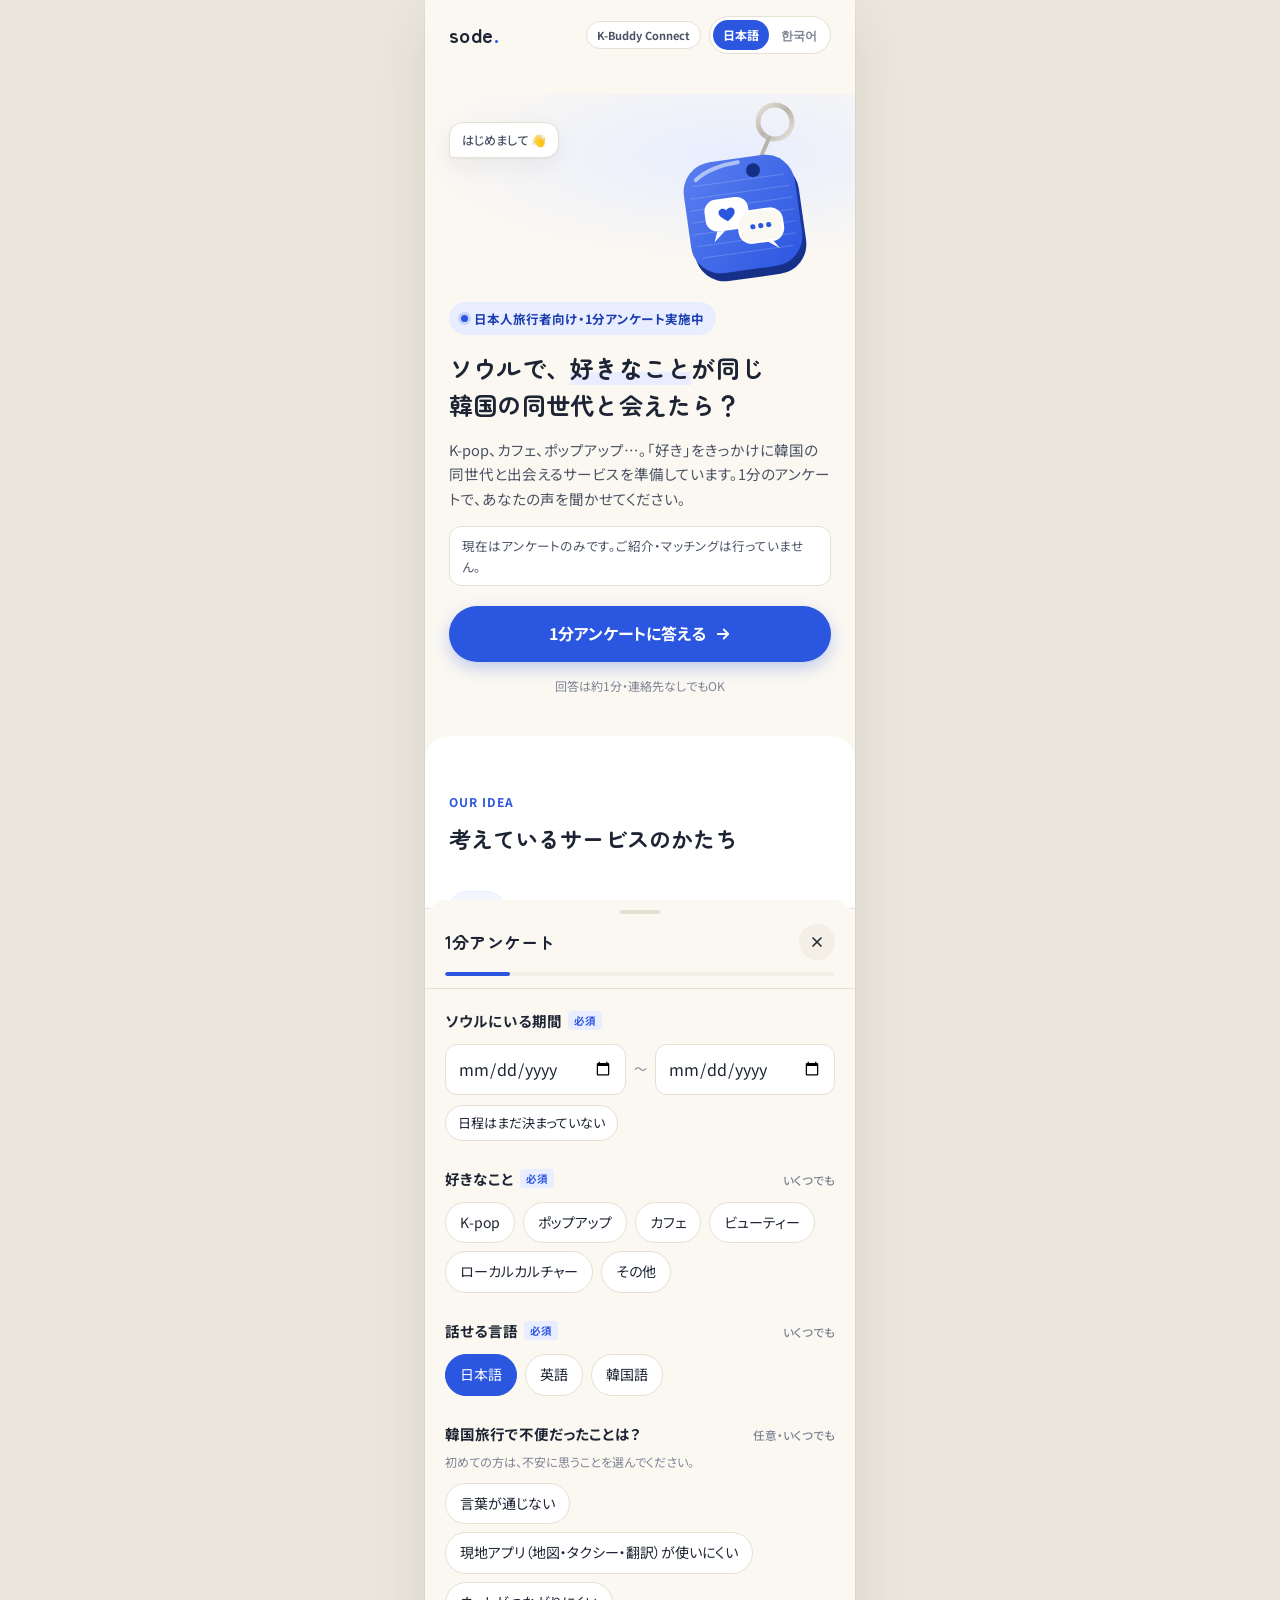
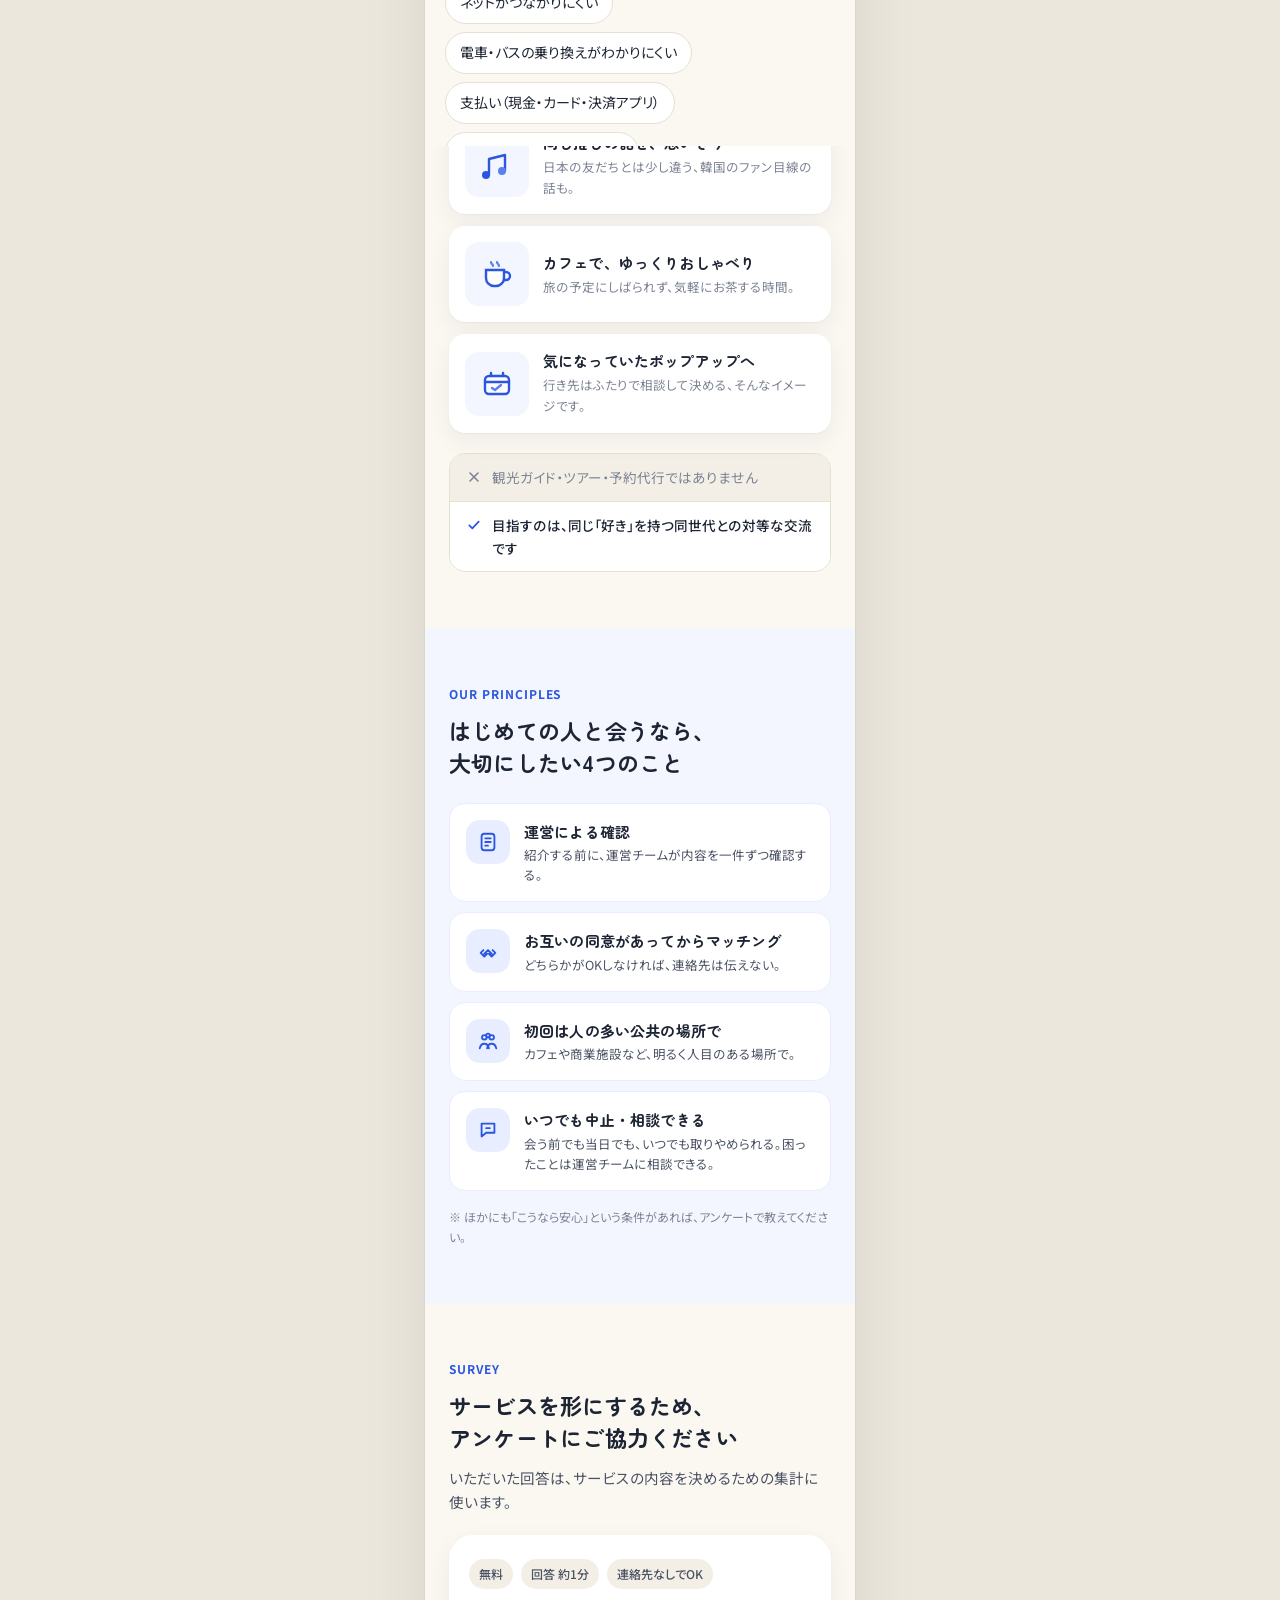
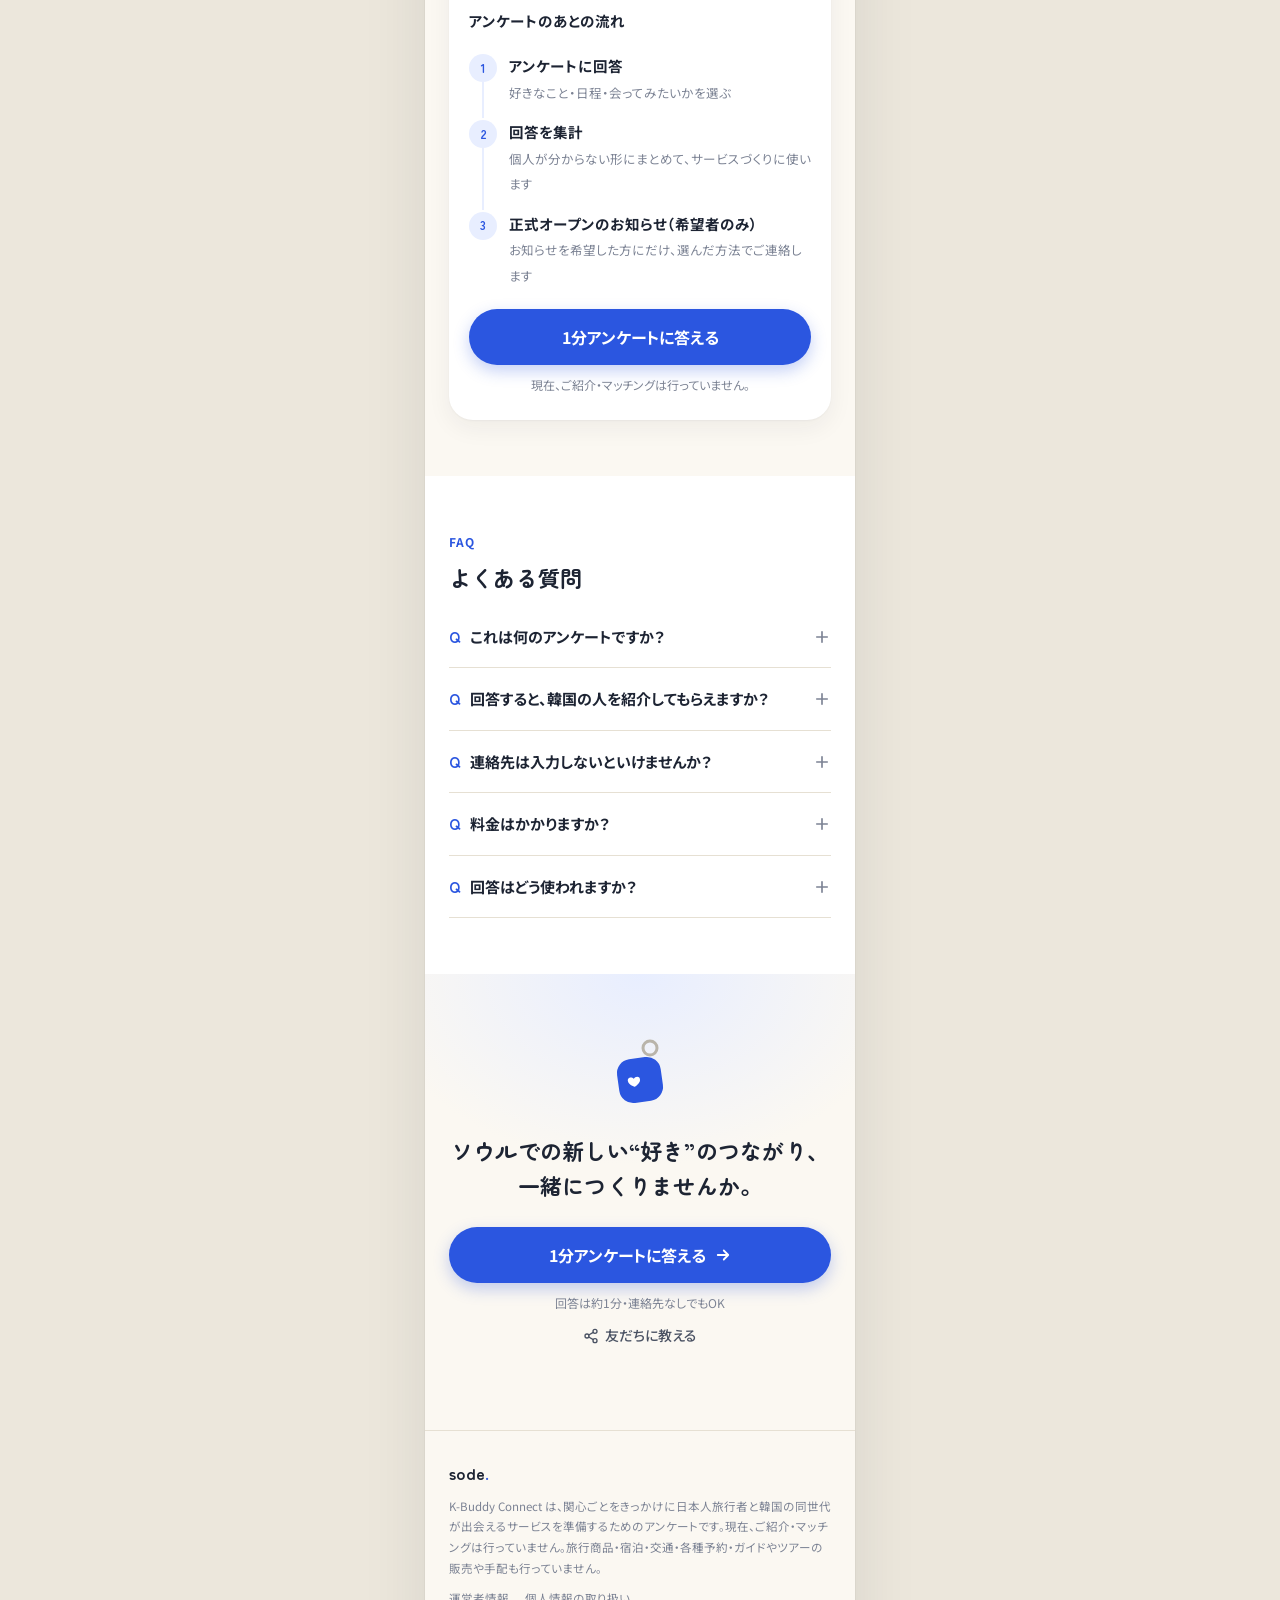
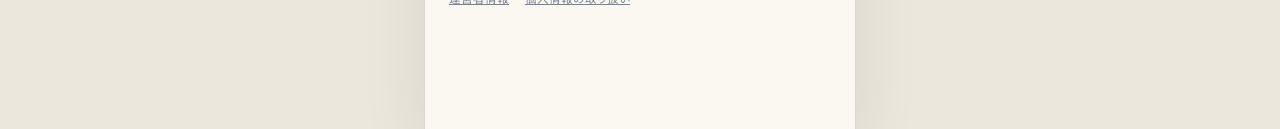
==== commit ef49545e: "Add free-text other answers and travel pain question" ====
--- a/index.html
+++ b/index.html
@@ -212,6 +212,7 @@
 .dates span{color:var(--ink-3);font-size:13px}
 .input{width:100%;min-height:48px;border:1px solid var(--line);background:var(--surface);border-radius:var(--r-sm);padding:10px 12px;font-size:16px}
 .hint{font-size:12px;color:#9B2C22;margin-top:6px}
+.other-box{margin-top:10px}
 .input:focus{outline:2px solid var(--brand);outline-offset:1px;border-color:transparent}
 .chips{display:flex;flex-wrap:wrap;gap:8px}
 .chip input{position:absolute;opacity:0;pointer-events:none}
@@ -570,6 +571,10 @@
           <label class="chip"><input type="checkbox" name="interest" value="culture"><span data-i18n="i_culture">ローカルカルチャー</span></label>
           <label class="chip"><input type="checkbox" name="interest" value="other"><span data-i18n="i_other">その他</span></label>
         </div>
+        <div class="other-box" id="interestOtherBox" hidden>
+          <label class="sr" for="interestOther" data-i18n="sr_interest_other">その他の好きなこと</label>
+          <input class="input" id="interestOther" name="interest_other" maxlength="100" autocomplete="off" placeholder="例：アニメ、ゲーム、スポーツ観戦">
+        </div>
       </div>
 
       <div class="field" data-f="lang">
@@ -578,6 +583,27 @@
           <label class="chip"><input type="checkbox" name="lang" value="ja" checked><span data-i18n="l_ja">日本語</span></label>
           <label class="chip"><input type="checkbox" name="lang" value="en"><span data-i18n="l_en">英語</span></label>
           <label class="chip"><input type="checkbox" name="lang" value="ko"><span data-i18n="l_ko">韓国語</span></label>
+        </div>
+      </div>
+
+      <div class="field" data-f="pain">
+        <div class="label"><span data-i18n="f_pain">韓国旅行で不便だったことは？</span><small data-i18n="opt_many">任意・いくつでも</small></div>
+        <p class="note" style="margin:-4px 0 10px" data-i18n="pain_note">初めての方は、不安に思うことを選んでください。</p>
+        <div class="chips">
+          <label class="chip"><input type="checkbox" name="pain" value="language"><span data-i18n="p_language">言葉が通じない</span></label>
+          <label class="chip"><input type="checkbox" name="pain" value="apps"><span data-i18n="p_apps">現地アプリ（地図・タクシー・翻訳）が使いにくい</span></label>
+          <label class="chip"><input type="checkbox" name="pain" value="wifi"><span data-i18n="p_wifi">ネットがつながりにくい</span></label>
+          <label class="chip"><input type="checkbox" name="pain" value="transit"><span data-i18n="p_transit">電車・バスの乗り換えがわかりにくい</span></label>
+          <label class="chip"><input type="checkbox" name="pain" value="payment"><span data-i18n="p_payment">支払い（現金・カード・決済アプリ）</span></label>
+          <label class="chip"><input type="checkbox" name="pain" value="booking"><span data-i18n="p_booking">飲食店・ポップアップの予約</span></label>
+          <label class="chip"><input type="checkbox" name="pain" value="localinfo"><span data-i18n="p_localinfo">地元の人が行くお店の情報が見つからない</span></label>
+          <label class="chip"><input type="checkbox" name="pain" value="alone"><span data-i18n="p_alone">一人では入りにくいお店・場所がある</span></label>
+          <label class="chip"><input type="checkbox" name="pain" value="none"><span data-i18n="p_none">特にない</span></label>
+          <label class="chip"><input type="checkbox" name="pain" value="other"><span data-i18n="p_other">その他</span></label>
+        </div>
+        <div class="other-box" id="painOtherBox" hidden>
+          <label class="sr" for="painOther" data-i18n="sr_pain_other">その他の不便だったこと</label>
+          <input class="input" id="painOther" name="pain_other" maxlength="100" autocomplete="off" placeholder="どんなことに困りましたか？">
         </div>
       </div>
 
@@ -621,6 +647,8 @@
         <input class="input" id="cid" name="cid" aria-describedby="cidHint" placeholder="LINE ID を入力" autocomplete="off" autocapitalize="off" spellcheck="false" maxlength="100" inputmode="text">
         <p class="hint" id="cidHint" hidden></p>
       </div>
+
+      <p class="note" style="margin:-10px 0 18px" data-i18n="free_note">※ 自由記入欄には、お名前・連絡先など個人が分かることは書かないでください。</p>
 
       <div class="privacy-note">
         <svg width="18" height="18" viewBox="0 0 24 24" fill="none" stroke="currentColor" stroke-width="2.2" stroke-linecap="round" stroke-linejoin="round"><path d="M12 3l7 3v5c0 5-3 8.5-7 10-4-1.5-7-5-7-10V6l7-3z"/><path d="M9 12l2 2 4-4"/></svg>
@@ -682,6 +710,8 @@
     ph_line: 'LINE ID を入力',
     ph_ig: 'Instagram のユーザーネーム（@なし）',
     ph_mail: 'メールアドレスを入力',
+    ph_interest_other: '例：アニメ、ゲーム、スポーツ観戦',
+    ph_pain_other: 'どんなことに困りましたか？',
     hint_line: 'LINE ID は3〜20文字の英数字と「. _ -」で入力してください。',
     hint_ig: 'ユーザーネームは30文字以内の英数字と「. _」で入力してください。',
     hint_mail: 'メールアドレスの形式を確認してください。',
@@ -778,6 +808,8 @@
       document.querySelectorAll('.js-cta-note').forEach(function(p){ p.textContent = igOk ? t('note_closed_ig') : t('note_closed'); });
     }
     form.cid.placeholder = t('ph_' + form.via.value);
+    form.interest_other.placeholder = t('ph_interest_other');
+    form.pain_other.placeholder = t('ph_pain_other');
     if (!hintEl.hidden) hintEl.textContent = t('hint_' + form.via.value);
     if (!sending) submitBtn.textContent = t('submit'); else submitBtn.textContent = t('sending');
     if (errKey && errBox.classList.contains('on')) errBox.textContent = t(errKey);
@@ -913,6 +945,26 @@
   form.undecided.addEventListener('change', function(){
     form.arrive.disabled = form.leave.disabled = this.checked;
   });
+  // free text appears only when "other" is chosen
+  function bindOther(name, boxId, input){
+    var cb = form.querySelector('[name=' + name + '][value=other]'), box = document.getElementById(boxId);
+    cb.addEventListener('change', function(){ box.hidden = !cb.checked; if (!cb.checked) input.value = ''; });
+  }
+  bindOther('interest', 'interestOtherBox', form.interest_other);
+  bindOther('pain', 'painOtherBox', form.pain_other);
+  // "特にない" (none) cannot be combined with other pain answers
+  form.querySelectorAll('[name=pain]').forEach(function(cb){
+    cb.addEventListener('change', function(){
+      if (!cb.checked) return;
+      form.querySelectorAll('[name=pain]').forEach(function(o){
+        if (o !== cb && o.checked && (cb.value === 'none' || o.value === 'none')) {
+          o.checked = false; o.dispatchEvent(new Event('change'));
+        }
+      });
+    });
+  });
+  function freeText(input){ return input.value.replace(/[\u0000-\u001F\u007F]/g, ' ').replace(/\s+/g, ' ').trim().slice(0, 100); }
+
   // contact is asked only from people who want the launch notice
   var contactField = document.getElementById('contactField');
   form.notify.addEventListener('change', function(){
@@ -981,6 +1033,9 @@
       undecided: form.undecided.checked,
       interests: values('interest'),
       langs: values('lang'),
+      interest_other: values('interest').indexOf('other') >= 0 ? freeText(form.interest_other) : '',
+      pain: values('pain'),
+      pain_other: values('pain').indexOf('other') >= 0 ? freeText(form.pain_other) : '',
       want: (form.querySelector('[name=want]:checked') || {}).value || '',
       safe: values('safe'),
       notify: form.notify.checked,
@@ -1004,7 +1059,7 @@
       .then(function(r){ return r.json(); })
       .then(function(res){
         if (!res || res.ok !== true) throw new Error((res && res.error) || 'rejected');
-        track('form_submit', {interest_count: payload.interests.length, want: payload.want, notify: payload.notify, via: payload.via || 'none', undecided: payload.undecided});
+        track('form_submit', {interest_count: payload.interests.length, pain_count: payload.pain.length, want: payload.want, notify: payload.notify, via: payload.via || 'none', undecided: payload.undecided});
         sheet.classList.add('sent'); sheet.scrollTop = 0;
       })
       .catch(function(){ showError('err_send'); })
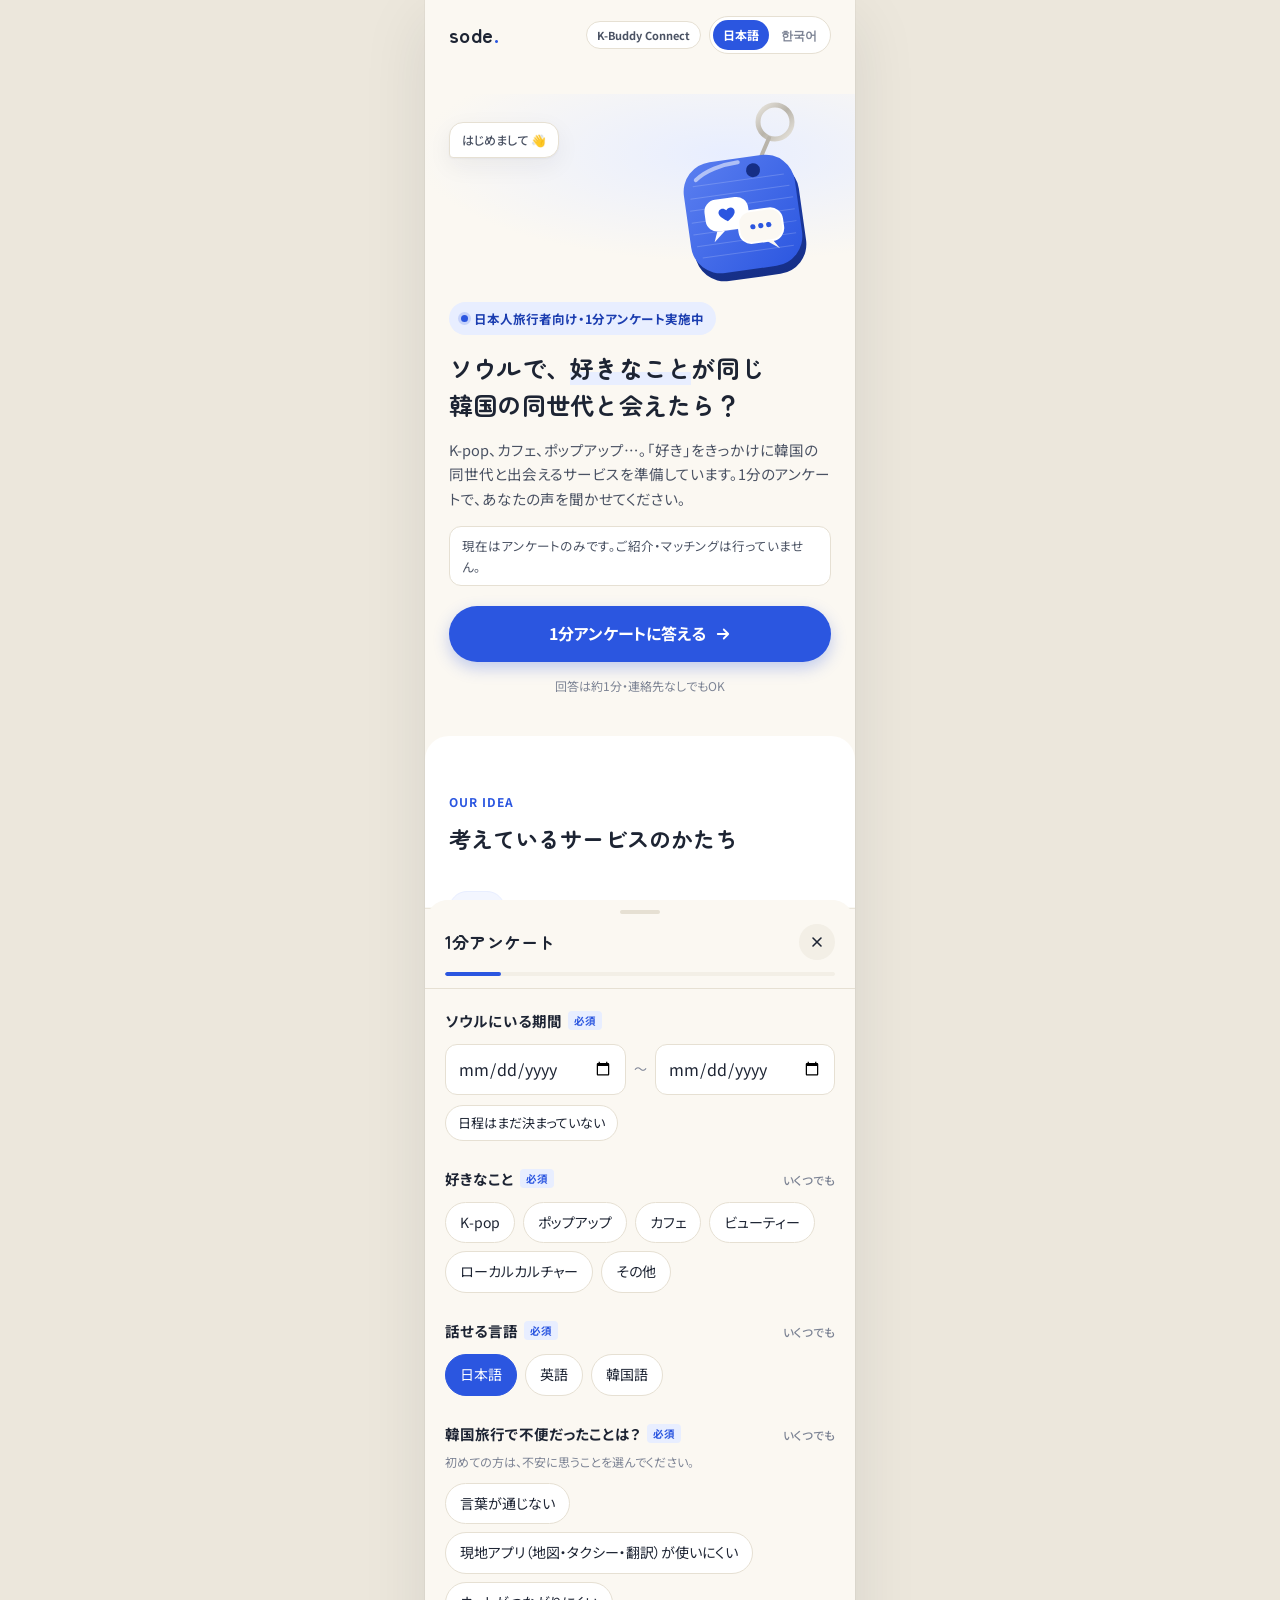
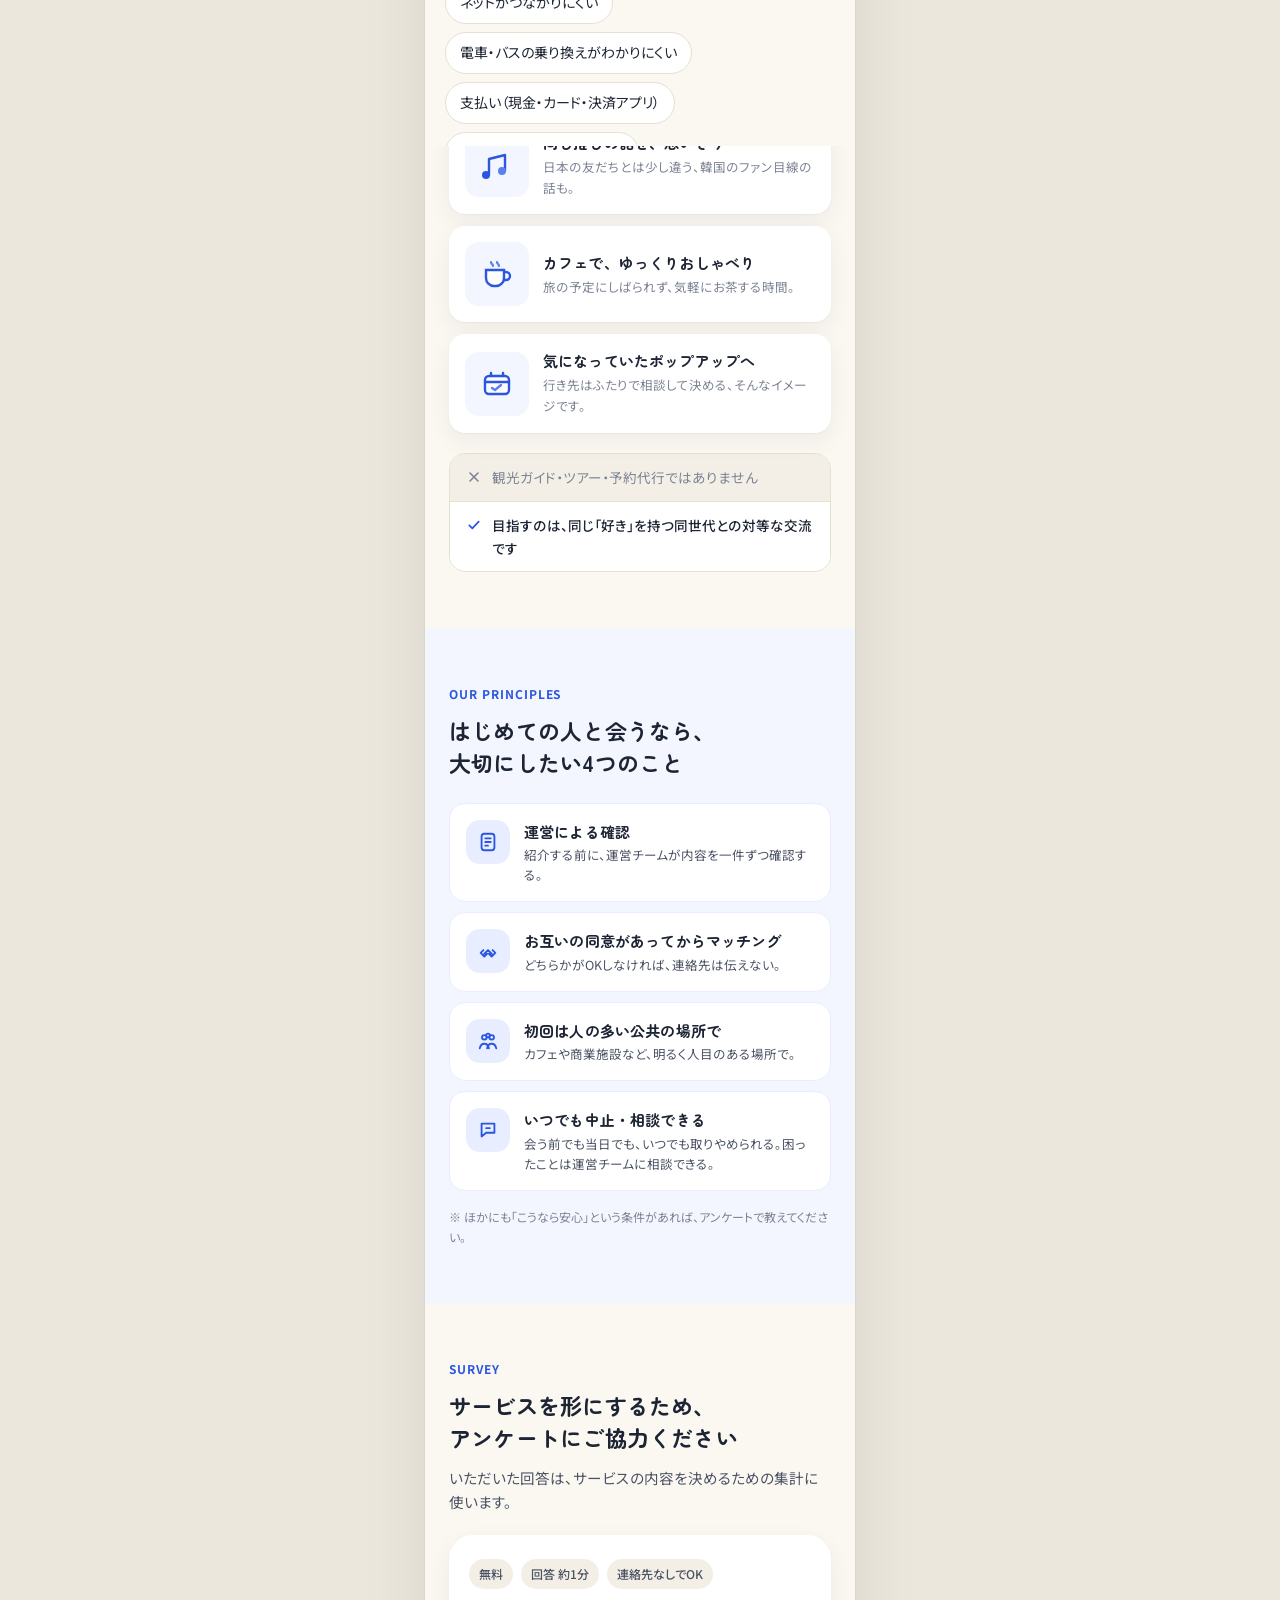
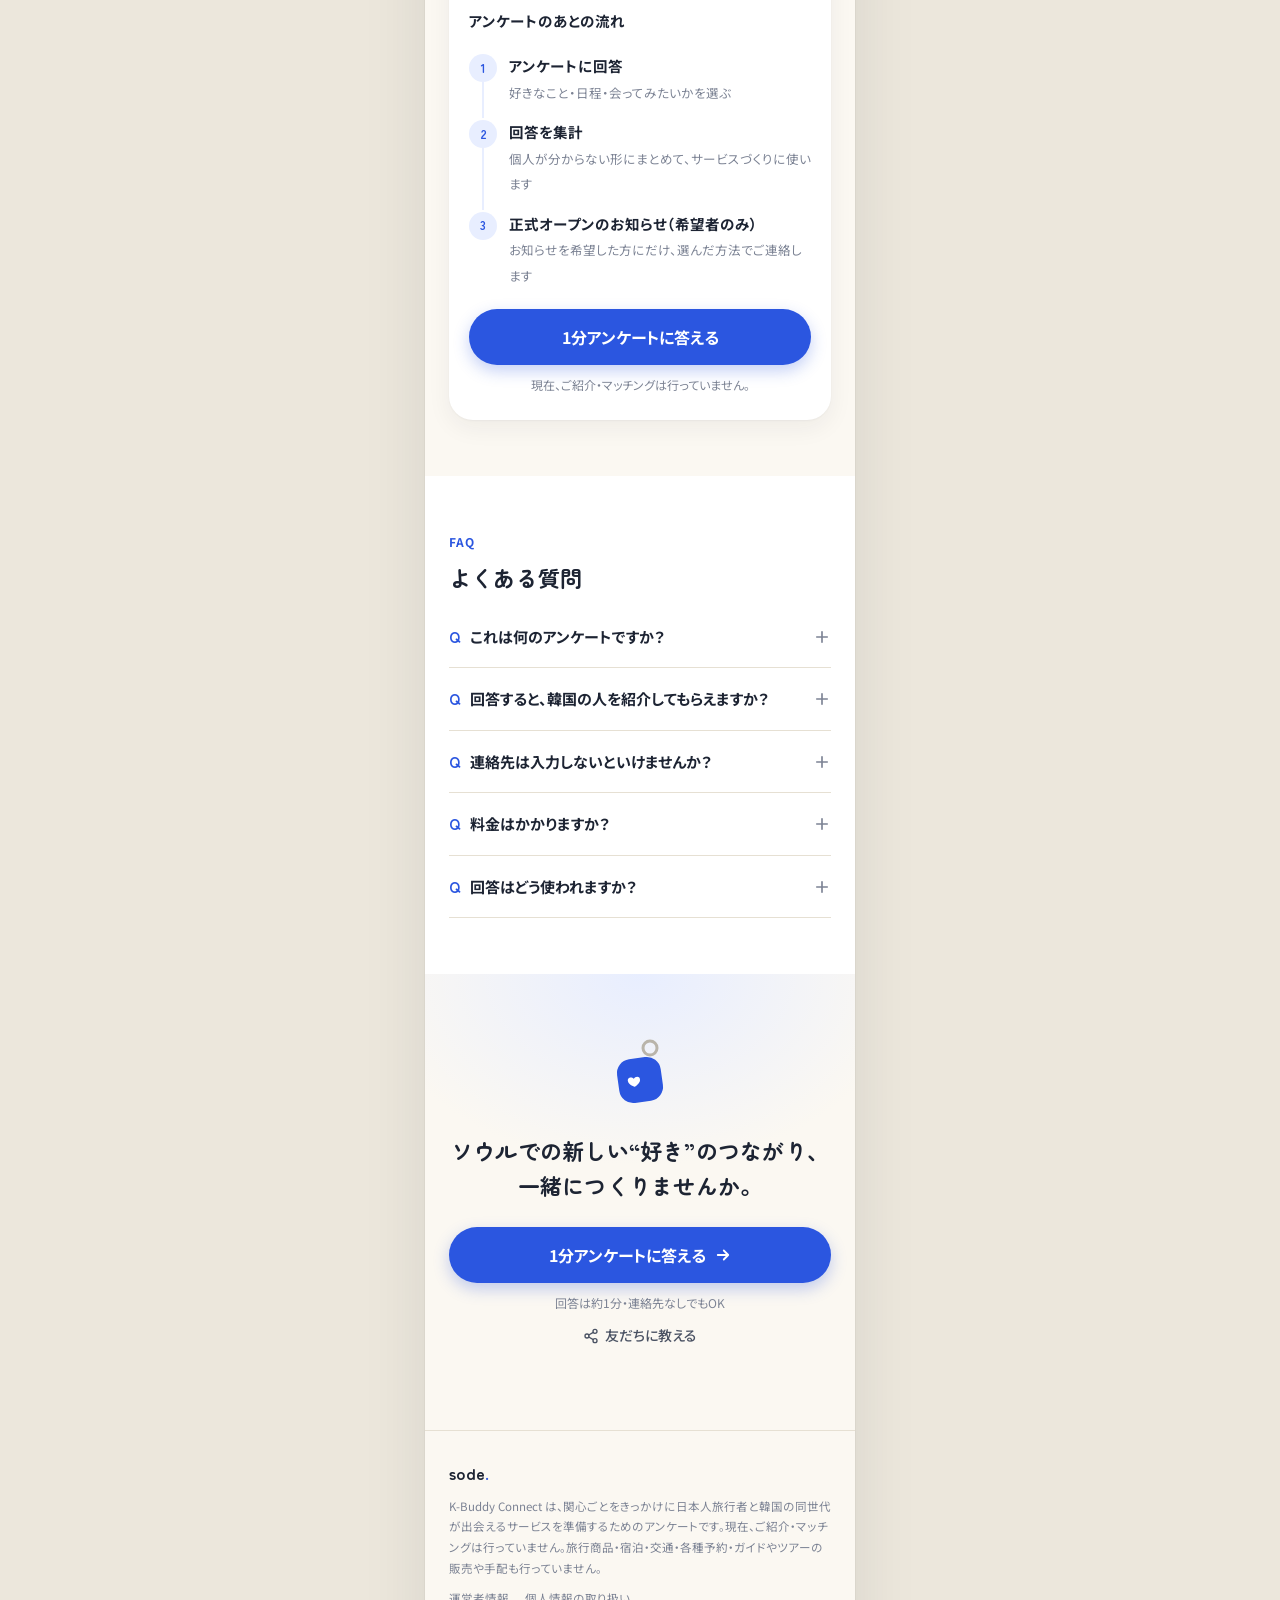
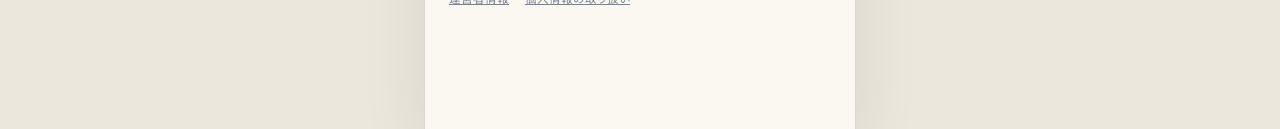
==== commit e18176a8: "Require travel pain answer and add tap-to-swing keyring" ====
--- a/index.html
+++ b/index.html
@@ -95,7 +95,7 @@
   background:radial-gradient(120% 90% at 70% 30%,var(--brand-soft) 0%,rgba(232,238,255,0) 60%)}
 .welcome{position:absolute;left:24px;top:28px;background:var(--surface);border:1px solid var(--line);border-radius:14px 14px 14px 4px;
   padding:8px 12px;font-size:12px;font-weight:500;color:var(--ink-2);box-shadow:var(--shadow);max-width:150px;line-height:1.5}
-.keyring{position:absolute;right:28px;top:6px;width:170px;transform-origin:118px 14px;animation:swing 4.5s ease-in-out infinite}
+.keyring{position:absolute;right:28px;top:6px;width:170px;transform-origin:118px 14px;animation:swing 4.5s ease-in-out infinite;cursor:pointer;touch-action:manipulation;-webkit-tap-highlight-color:transparent;pointer-events:auto}
 @keyframes swing{0%,100%{transform:rotate(-5deg)}50%{transform:rotate(5deg)}}
 @media (prefers-reduced-motion:reduce){.keyring{animation:none}html{scroll-behavior:auto}}
 .badge{display:inline-flex;align-items:center;gap:6px;background:var(--brand-soft);color:var(--brand-ink);
@@ -587,7 +587,7 @@
       </div>
 
       <div class="field" data-f="pain">
-        <div class="label"><span data-i18n="f_pain">韓国旅行で不便だったことは？</span><small data-i18n="opt_many">任意・いくつでも</small></div>
+        <div class="label"><span><span data-i18n="f_pain">韓国旅行で不便だったことは？</span><span class="req" data-i18n="req">必須</span></span><small data-i18n="many">いくつでも</small></div>
         <p class="note" style="margin:-4px 0 10px" data-i18n="pain_note">初めての方は、不安に思うことを選んでください。</p>
         <div class="chips">
           <label class="chip"><input type="checkbox" name="pain" value="language"><span data-i18n="p_language">言葉が通じない</span></label>
@@ -838,6 +838,38 @@
   applyLang();
   track('landing_view');
 
+  // ---- hero keyring: tap to make it swing harder, then settle back into the idle swing ----
+  (function(){
+    var key = document.querySelector('.keyring');
+    if (!key || typeof key.animate !== 'function') return;
+    var reduce = window.matchMedia && matchMedia('(prefers-reduced-motion: reduce)').matches;
+    var anim = null, tapped = false;
+    function currentAngle(){
+      var m = getComputedStyle(key).transform;
+      if (!m || m === 'none') return 0;
+      var v = m.match(/matrix\(([^)]+)\)/); if (!v) return 0;
+      var p = v[1].split(',').map(parseFloat);
+      return Math.atan2(p[1], p[0]) * 180 / Math.PI;
+    }
+    key.addEventListener('pointerdown', function(){
+      var from = currentAngle();
+      if (anim) anim.cancel();
+      key.style.animation = 'none';
+      var amp = reduce ? 8 : 30;                      // first kick, then a damped swing
+      var steps = reduce ? [1, -0.5] : [1, -0.78, 0.58, -0.4, 0.26, -0.15, 0.08];
+      var frames = [{transform: 'rotate(' + from + 'deg)'}];
+      var dir = from > 0 ? -1 : 1;                    // push away from the current side
+      steps.forEach(function(k){ frames.push({transform: 'rotate(' + (dir * amp * k) + 'deg)'}); });
+      frames.push({transform: 'rotate(-5deg)'});      // idle swing starts at -5deg
+      var dur = reduce ? 500 : 1900, mine = key.animate(frames, {duration: dur, easing: 'ease-out'});
+      anim = mine;
+      function settle(){ if (anim === mine) { anim = null; key.style.animation = ''; } }   // back to the idle swing
+      mine.onfinish = settle;
+      setTimeout(settle, dur + 150);   // fallback if the finish event is delayed (e.g. background tab)
+      if (!tapped) { tapped = true; track('keyring_tap'); }
+    });
+  })();
+
   // ---- Instagram links: shown only when a valid URL is configured ----
   document.querySelectorAll('.js-ig').forEach(function(a){
     if (!igOk) { a.hidden = true; return; }
@@ -994,6 +1026,7 @@
       dateOk(),
       !!form.querySelector('[name=interest]:checked'),
       !!form.querySelector('[name=lang]:checked'),
+      !!form.querySelector('[name=pain]:checked'),
       !!form.querySelector('[name=want]:checked'),
       document.getElementById('agree').checked,
       document.getElementById('transfer').checked
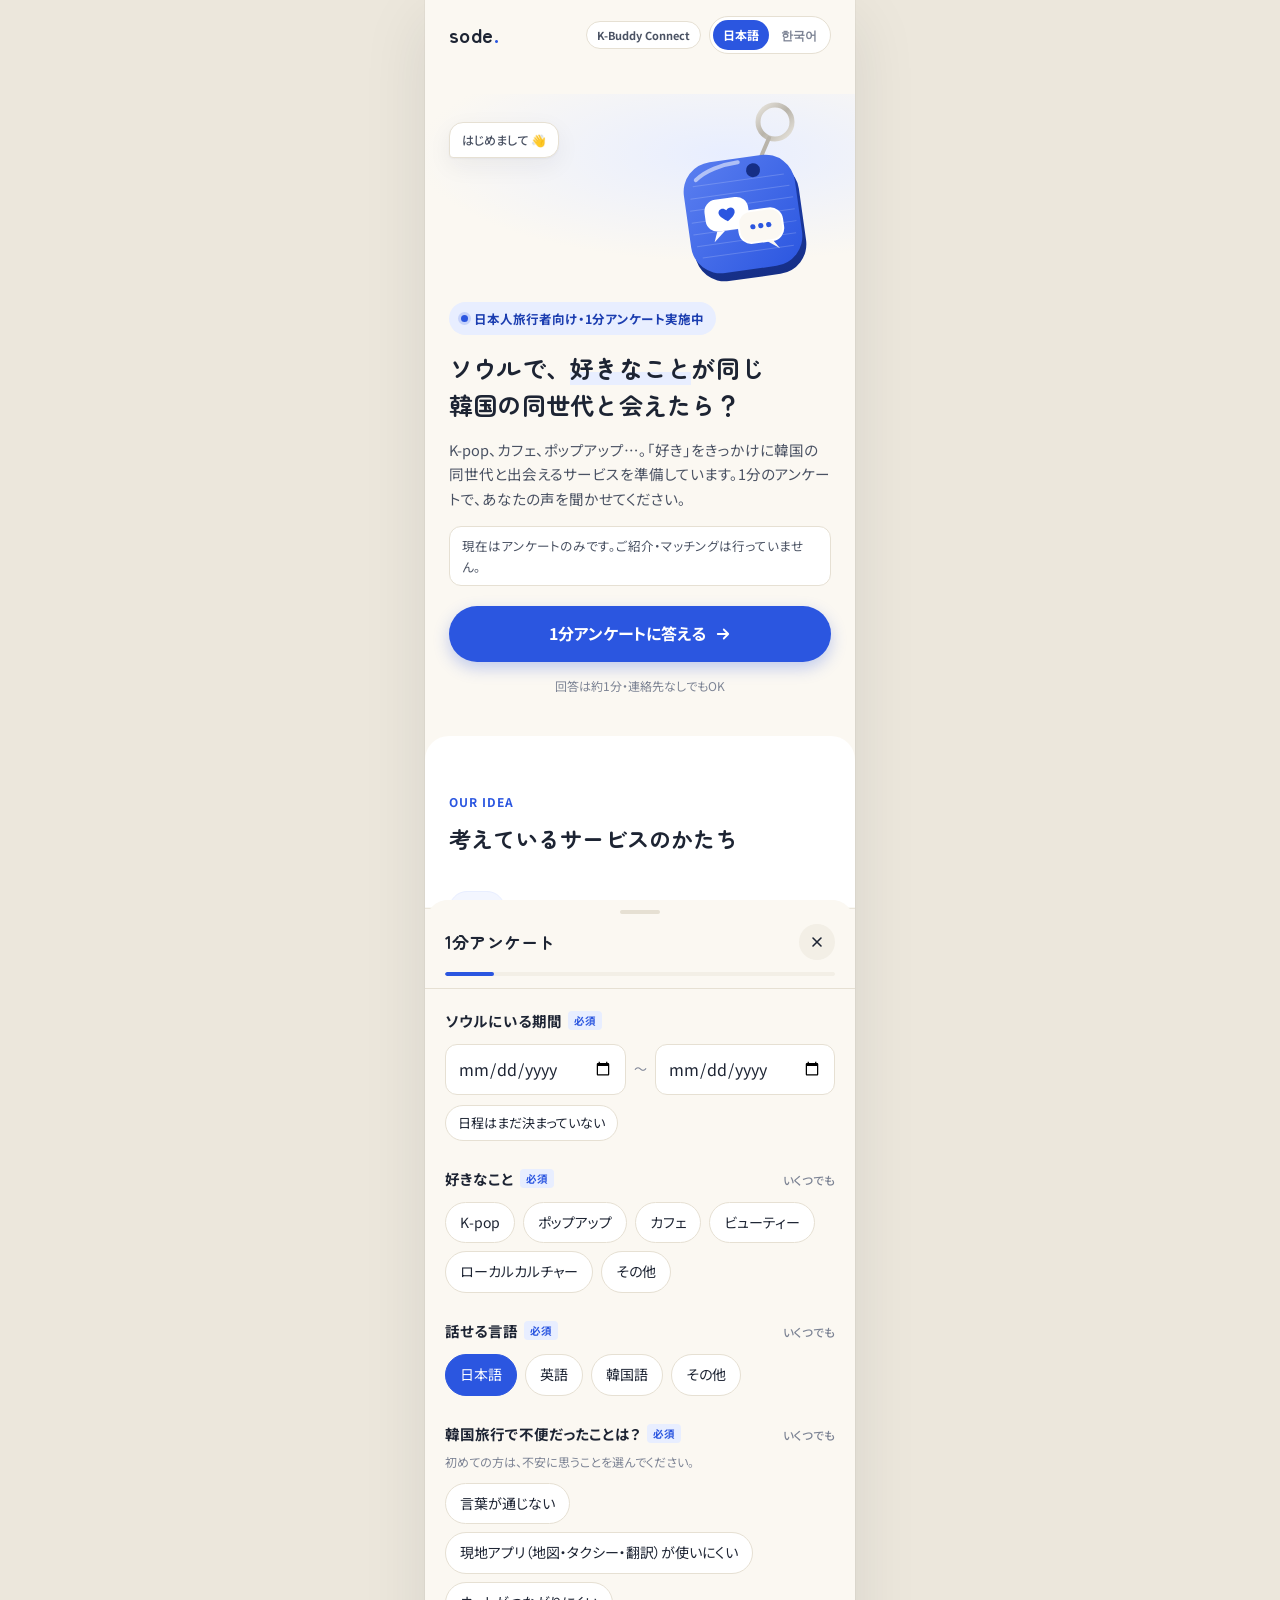
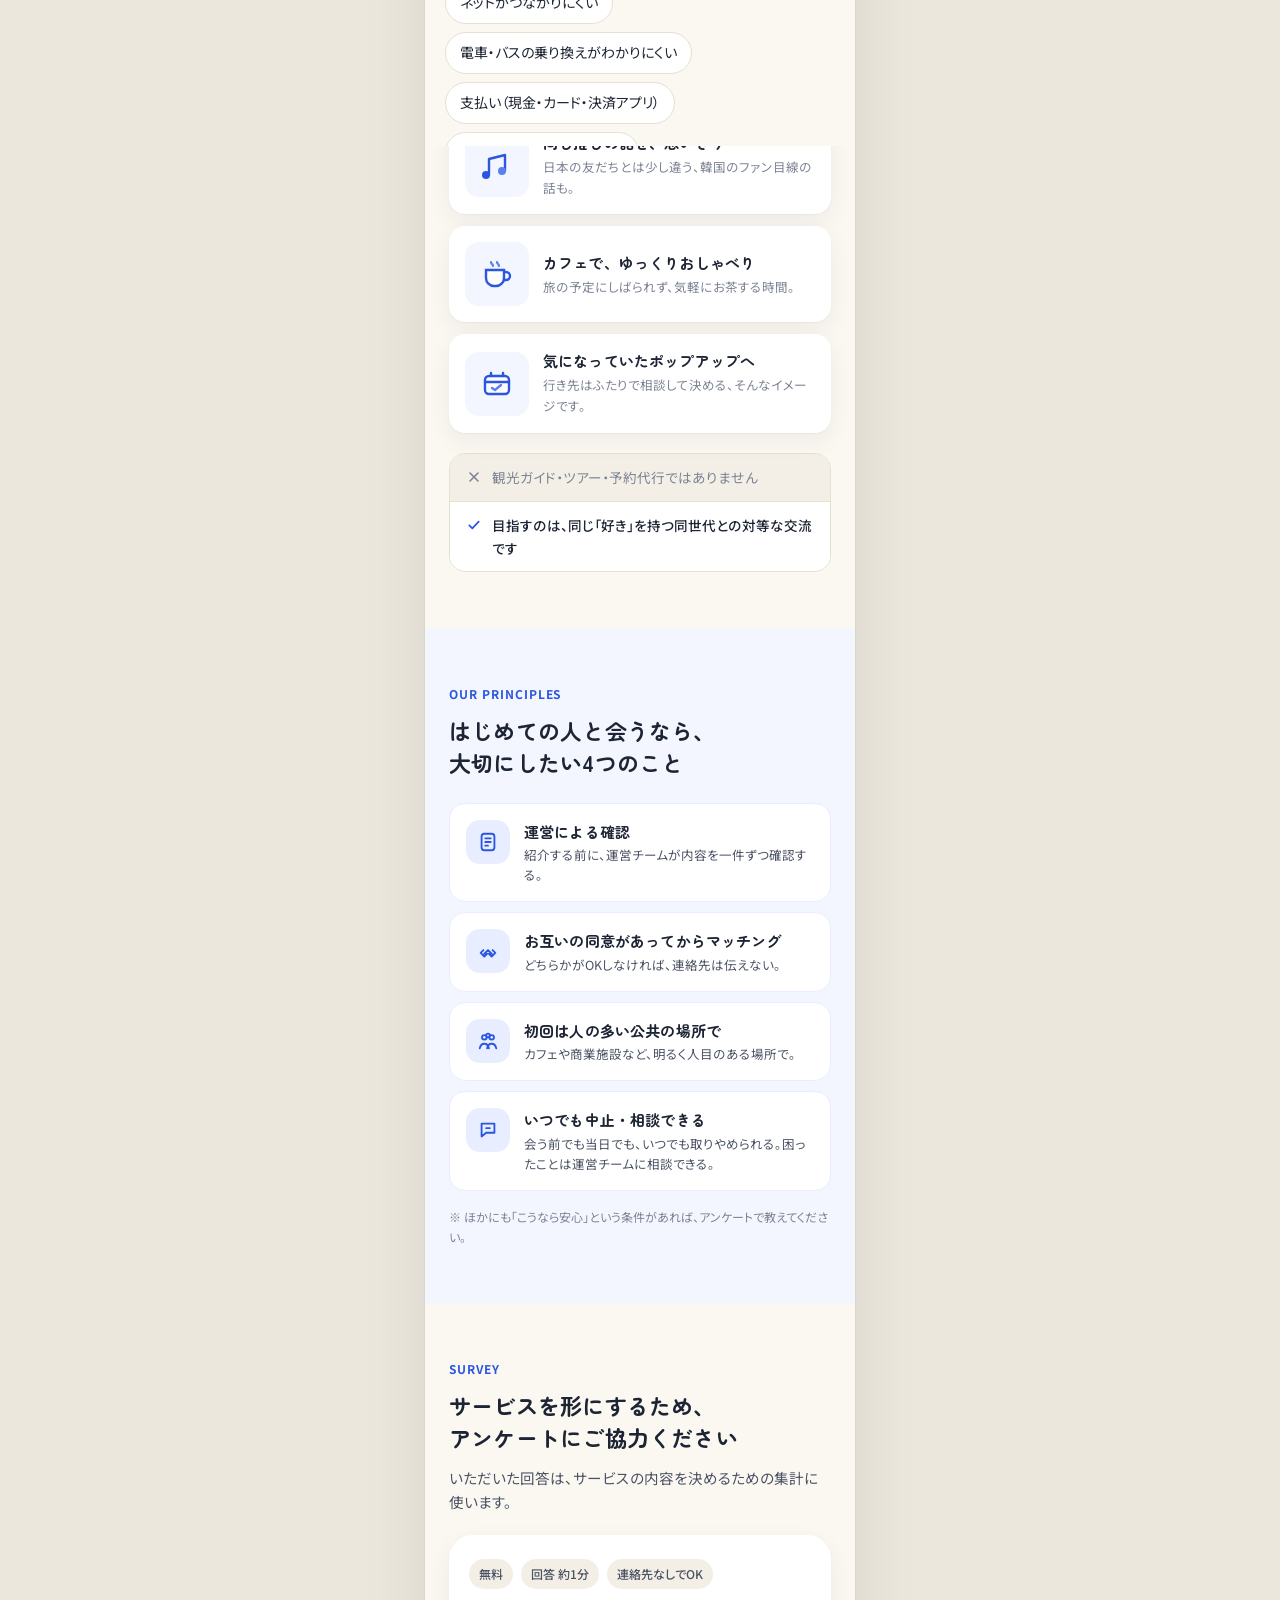
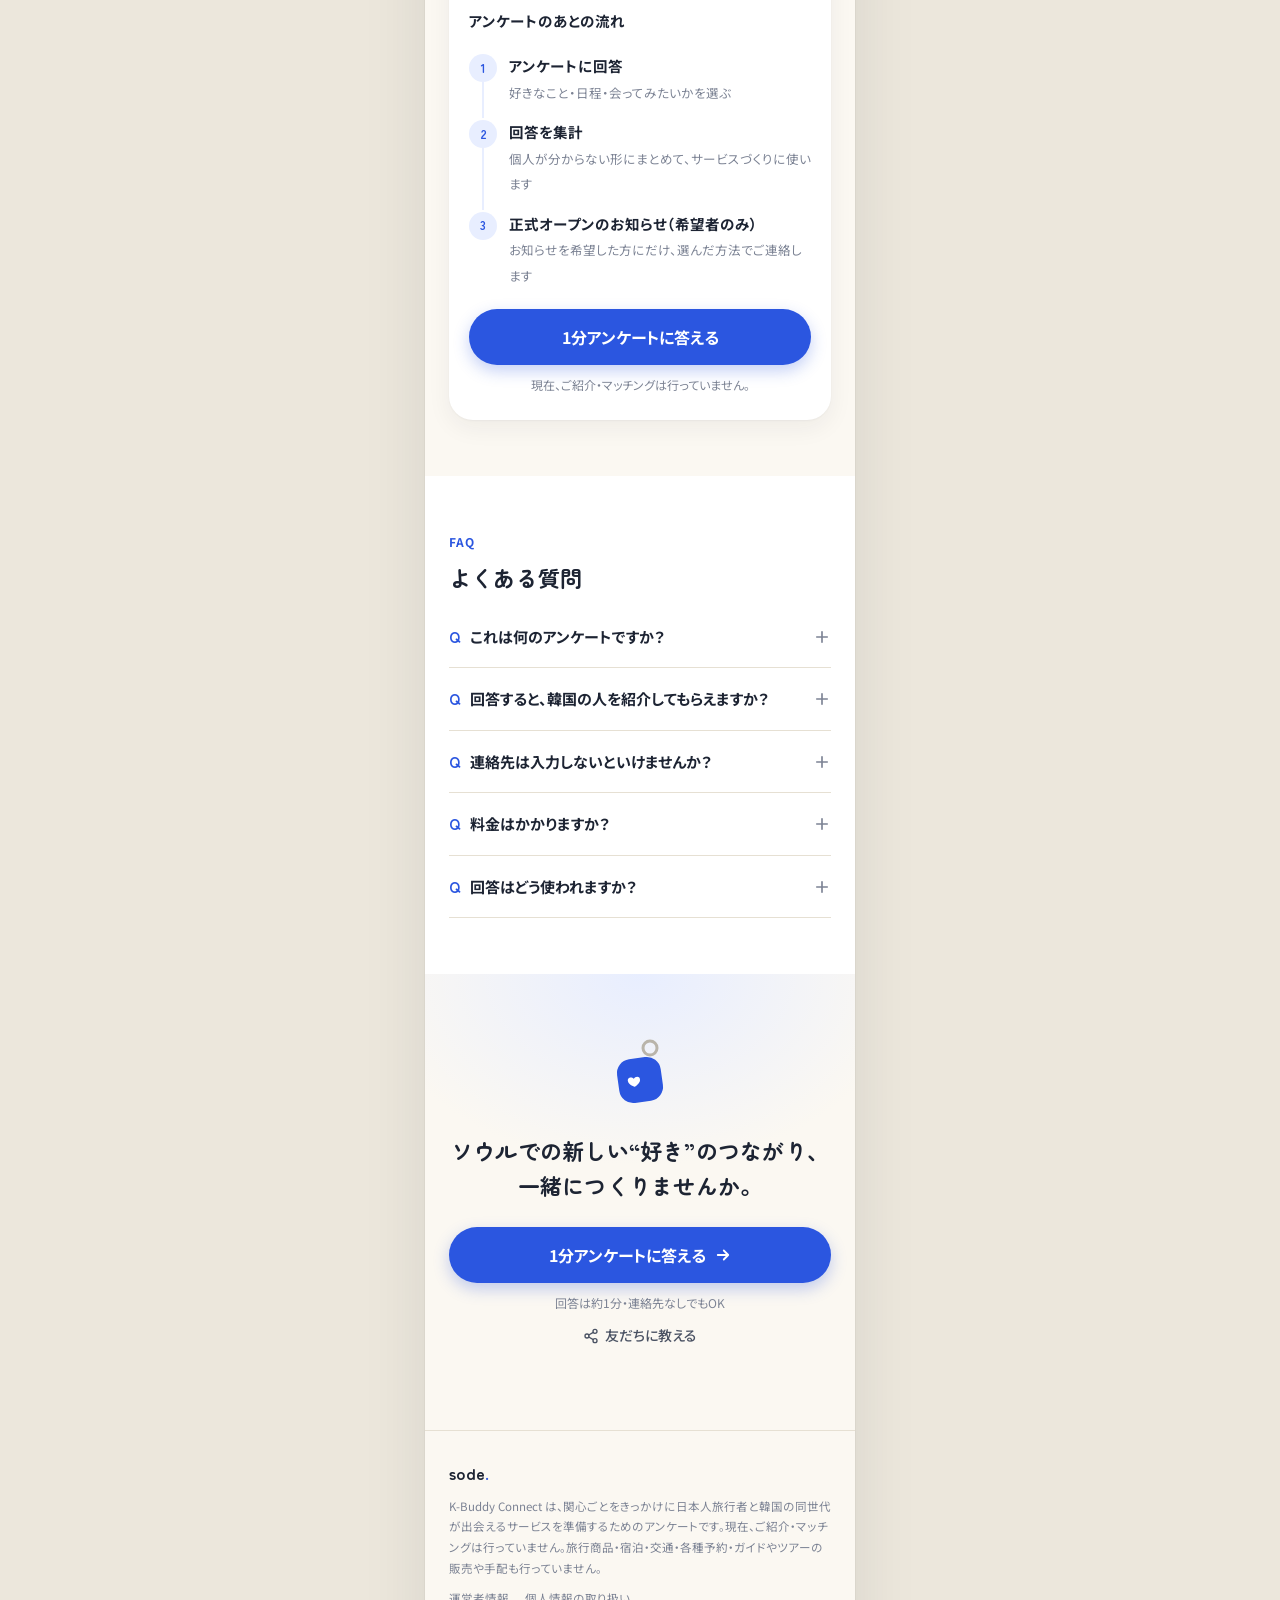
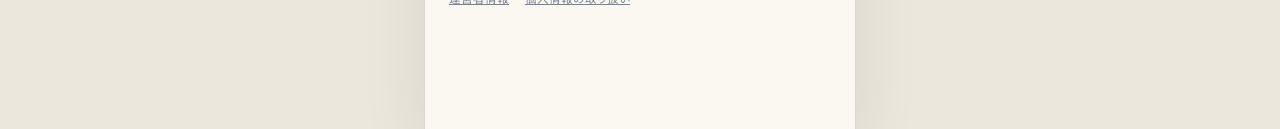
==== commit 5898c508: "Add language other and required safety conditions with other" ====
--- a/index.html
+++ b/index.html
@@ -583,6 +583,11 @@
           <label class="chip"><input type="checkbox" name="lang" value="ja" checked><span data-i18n="l_ja">日本語</span></label>
           <label class="chip"><input type="checkbox" name="lang" value="en"><span data-i18n="l_en">英語</span></label>
           <label class="chip"><input type="checkbox" name="lang" value="ko"><span data-i18n="l_ko">韓国語</span></label>
+          <label class="chip"><input type="checkbox" name="lang" value="other"><span data-i18n="l_other">その他</span></label>
+        </div>
+        <div class="other-box" id="langOtherBox" hidden>
+          <label class="sr" for="langOther" data-i18n="sr_lang_other">その他の話せる言語</label>
+          <input class="input" id="langOther" name="lang_other" maxlength="100" autocomplete="off" placeholder="例：中国語、スペイン語">
         </div>
       </div>
 
@@ -618,13 +623,19 @@
       </div>
 
       <div class="field" data-f="safe">
-        <div class="label"><span data-i18n="f_safe">どんな条件があれば安心ですか？</span><small data-i18n="opt_many">任意・いくつでも</small></div>
+        <div class="label"><span><span data-i18n="f_safe">どんな条件があれば安心ですか？</span><span class="req" data-i18n="req">必須</span></span><small data-i18n="many">いくつでも</small></div>
         <div class="chips">
           <label class="chip"><input type="checkbox" name="safe" value="review"><span data-i18n="s_review">運営チームの事前確認</span></label>
           <label class="chip"><input type="checkbox" name="safe" value="public"><span data-i18n="s_public">人の多い公共の場所</span></label>
           <label class="chip"><input type="checkbox" name="safe" value="samegender"><span data-i18n="s_same">同性どうし</span></label>
           <label class="chip"><input type="checkbox" name="safe" value="group"><span data-i18n="s_group">2人以上のグループ</span></label>
           <label class="chip"><input type="checkbox" name="safe" value="chat"><span data-i18n="s_chat">事前にオンラインで話せる</span></label>
+          <label class="chip"><input type="checkbox" name="safe" value="none"><span data-i18n="s_none">特にない</span></label>
+          <label class="chip"><input type="checkbox" name="safe" value="other"><span data-i18n="s_other">その他</span></label>
+        </div>
+        <div class="other-box" id="safeOtherBox" hidden>
+          <label class="sr" for="safeOther" data-i18n="sr_safe_other">その他の安心できる条件</label>
+          <input class="input" id="safeOther" name="safe_other" maxlength="100" autocomplete="off" placeholder="どんな条件があれば安心ですか？">
         </div>
       </div>
 
@@ -712,6 +723,8 @@
     ph_mail: 'メールアドレスを入力',
     ph_interest_other: '例：アニメ、ゲーム、スポーツ観戦',
     ph_pain_other: 'どんなことに困りましたか？',
+    ph_lang_other: '例：中国語、スペイン語',
+    ph_safe_other: 'どんな条件があれば安心ですか？',
     hint_line: 'LINE ID は3〜20文字の英数字と「. _ -」で入力してください。',
     hint_ig: 'ユーザーネームは30文字以内の英数字と「. _」で入力してください。',
     hint_mail: 'メールアドレスの形式を確認してください。',
@@ -810,6 +823,8 @@
     form.cid.placeholder = t('ph_' + form.via.value);
     form.interest_other.placeholder = t('ph_interest_other');
     form.pain_other.placeholder = t('ph_pain_other');
+    form.lang_other.placeholder = t('ph_lang_other');
+    form.safe_other.placeholder = t('ph_safe_other');
     if (!hintEl.hidden) hintEl.textContent = t('hint_' + form.via.value);
     if (!sending) submitBtn.textContent = t('submit'); else submitBtn.textContent = t('sending');
     if (errKey && errBox.classList.contains('on')) errBox.textContent = t(errKey);
@@ -984,11 +999,13 @@
   }
   bindOther('interest', 'interestOtherBox', form.interest_other);
   bindOther('pain', 'painOtherBox', form.pain_other);
-  // "特にない" (none) cannot be combined with other pain answers
-  form.querySelectorAll('[name=pain]').forEach(function(cb){
+  bindOther('lang', 'langOtherBox', form.lang_other);
+  bindOther('safe', 'safeOtherBox', form.safe_other);
+  // "特にない" (none) cannot be combined with other answers in the same question
+  form.querySelectorAll('[name=pain], [name=safe]').forEach(function(cb){
     cb.addEventListener('change', function(){
       if (!cb.checked) return;
-      form.querySelectorAll('[name=pain]').forEach(function(o){
+      form.querySelectorAll('[name=' + cb.name + ']').forEach(function(o){
         if (o !== cb && o.checked && (cb.value === 'none' || o.value === 'none')) {
           o.checked = false; o.dispatchEvent(new Event('change'));
         }
@@ -1028,6 +1045,7 @@
       !!form.querySelector('[name=lang]:checked'),
       !!form.querySelector('[name=pain]:checked'),
       !!form.querySelector('[name=want]:checked'),
+      !!form.querySelector('[name=safe]:checked'),
       document.getElementById('agree').checked,
       document.getElementById('transfer').checked
     ];
@@ -1066,11 +1084,13 @@
       undecided: form.undecided.checked,
       interests: values('interest'),
       langs: values('lang'),
+      lang_other: values('lang').indexOf('other') >= 0 ? freeText(form.lang_other) : '',
       interest_other: values('interest').indexOf('other') >= 0 ? freeText(form.interest_other) : '',
       pain: values('pain'),
       pain_other: values('pain').indexOf('other') >= 0 ? freeText(form.pain_other) : '',
       want: (form.querySelector('[name=want]:checked') || {}).value || '',
       safe: values('safe'),
+      safe_other: values('safe').indexOf('other') >= 0 ? freeText(form.safe_other) : '',
       notify: form.notify.checked,
       via: form.notify.checked ? form.via.value : '',
       contact: form.notify.checked ? contactValue() : '',
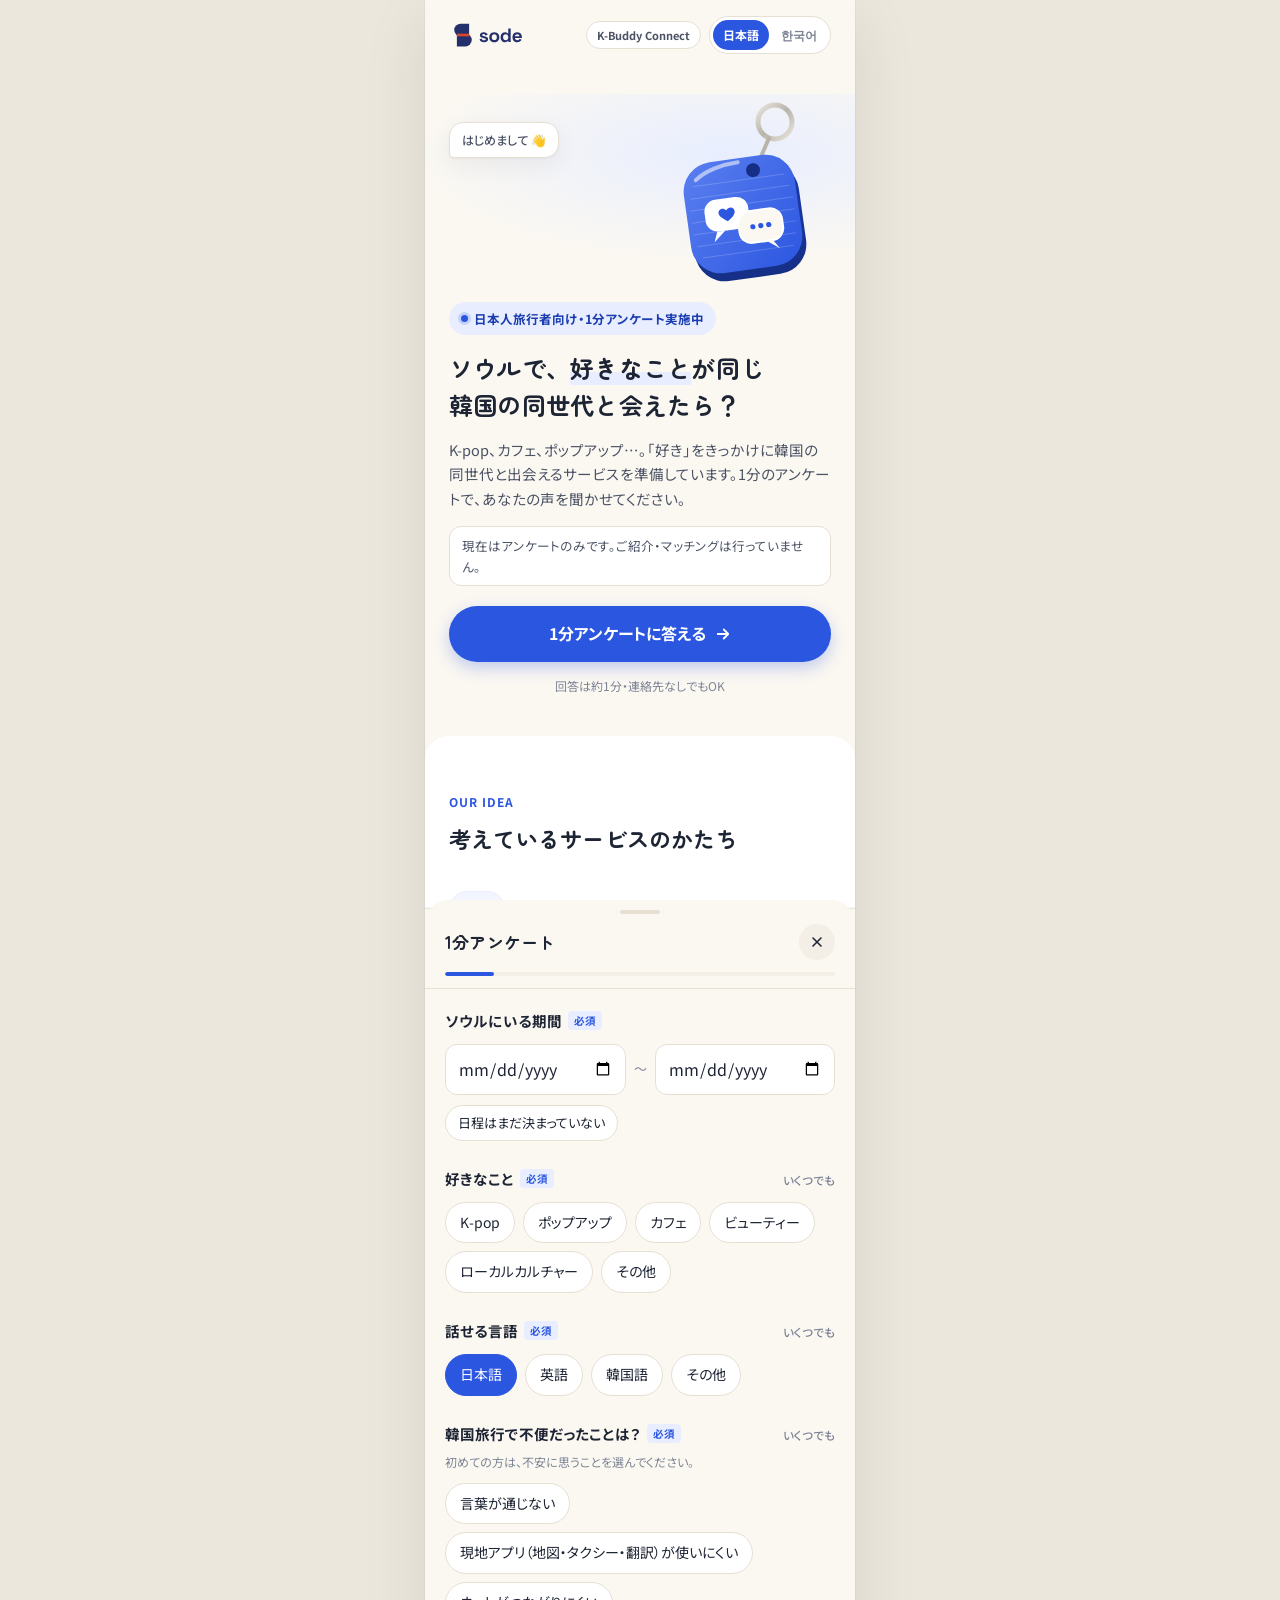
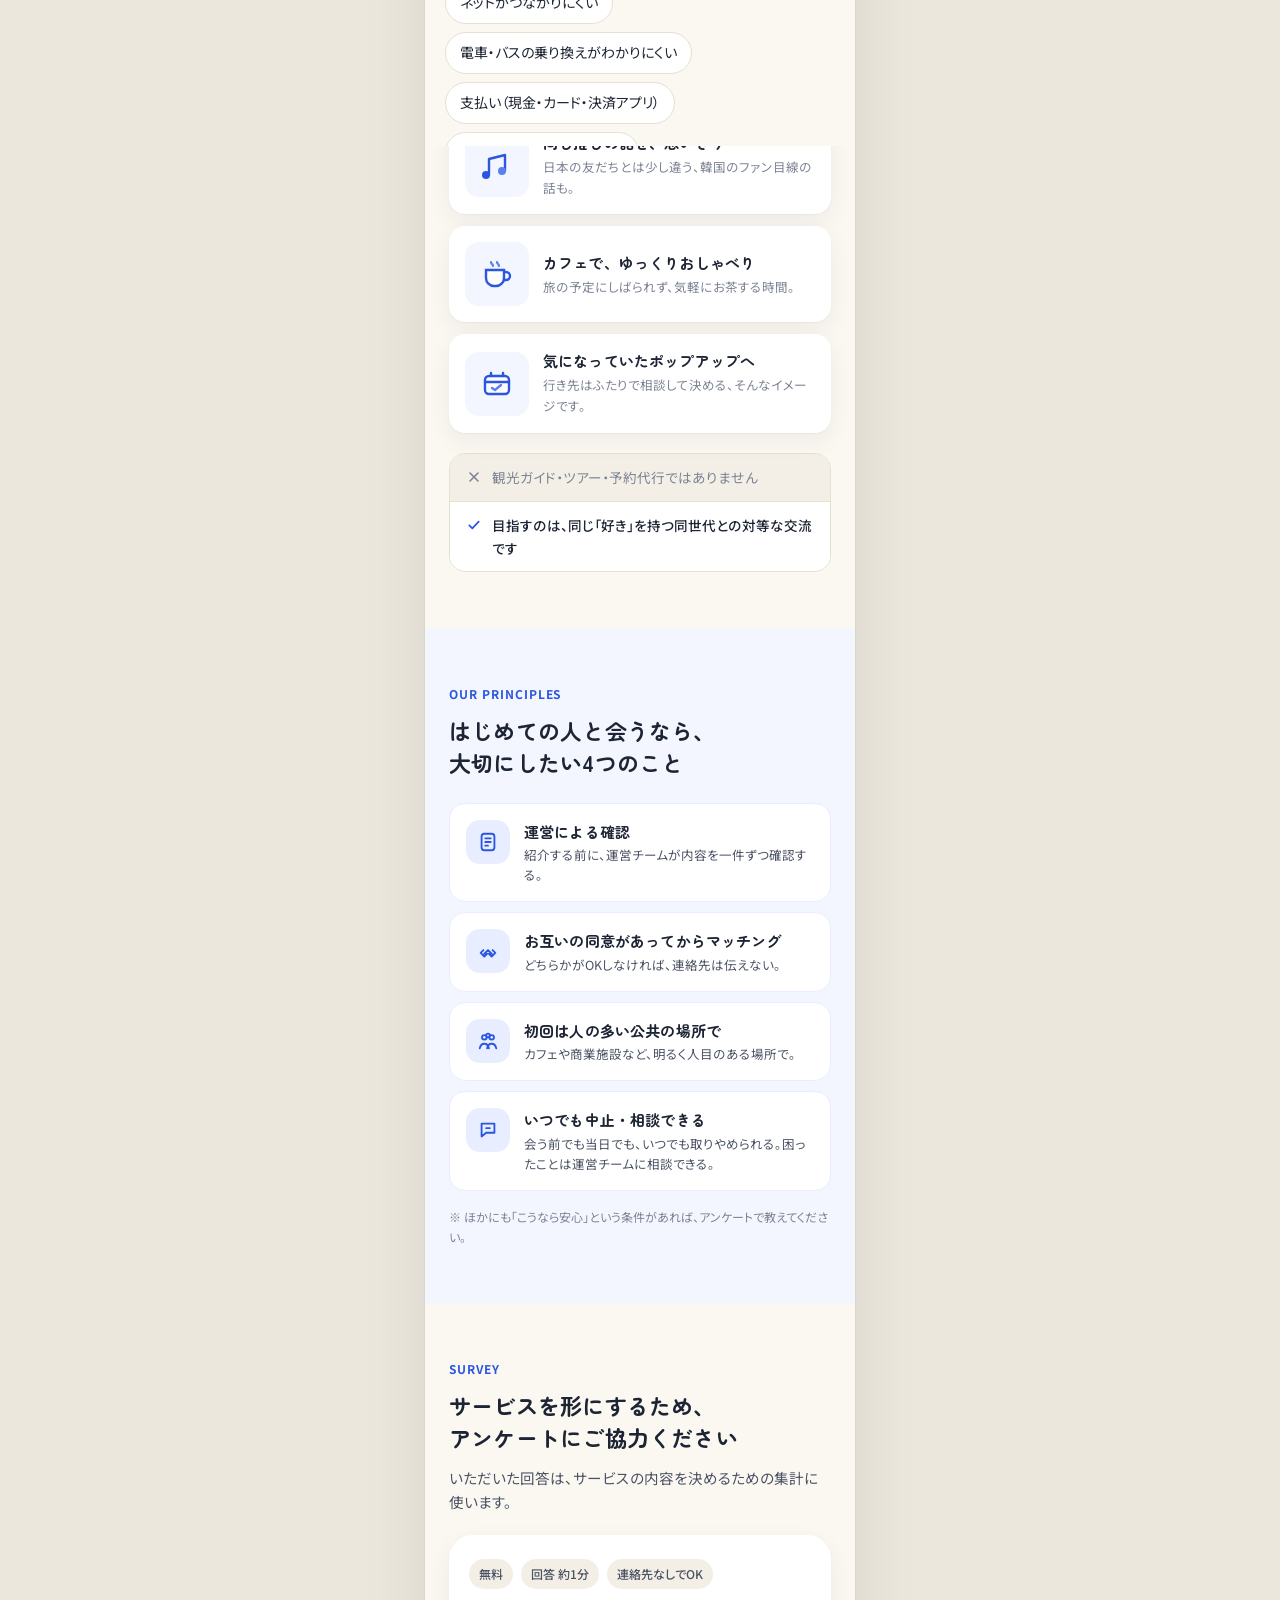
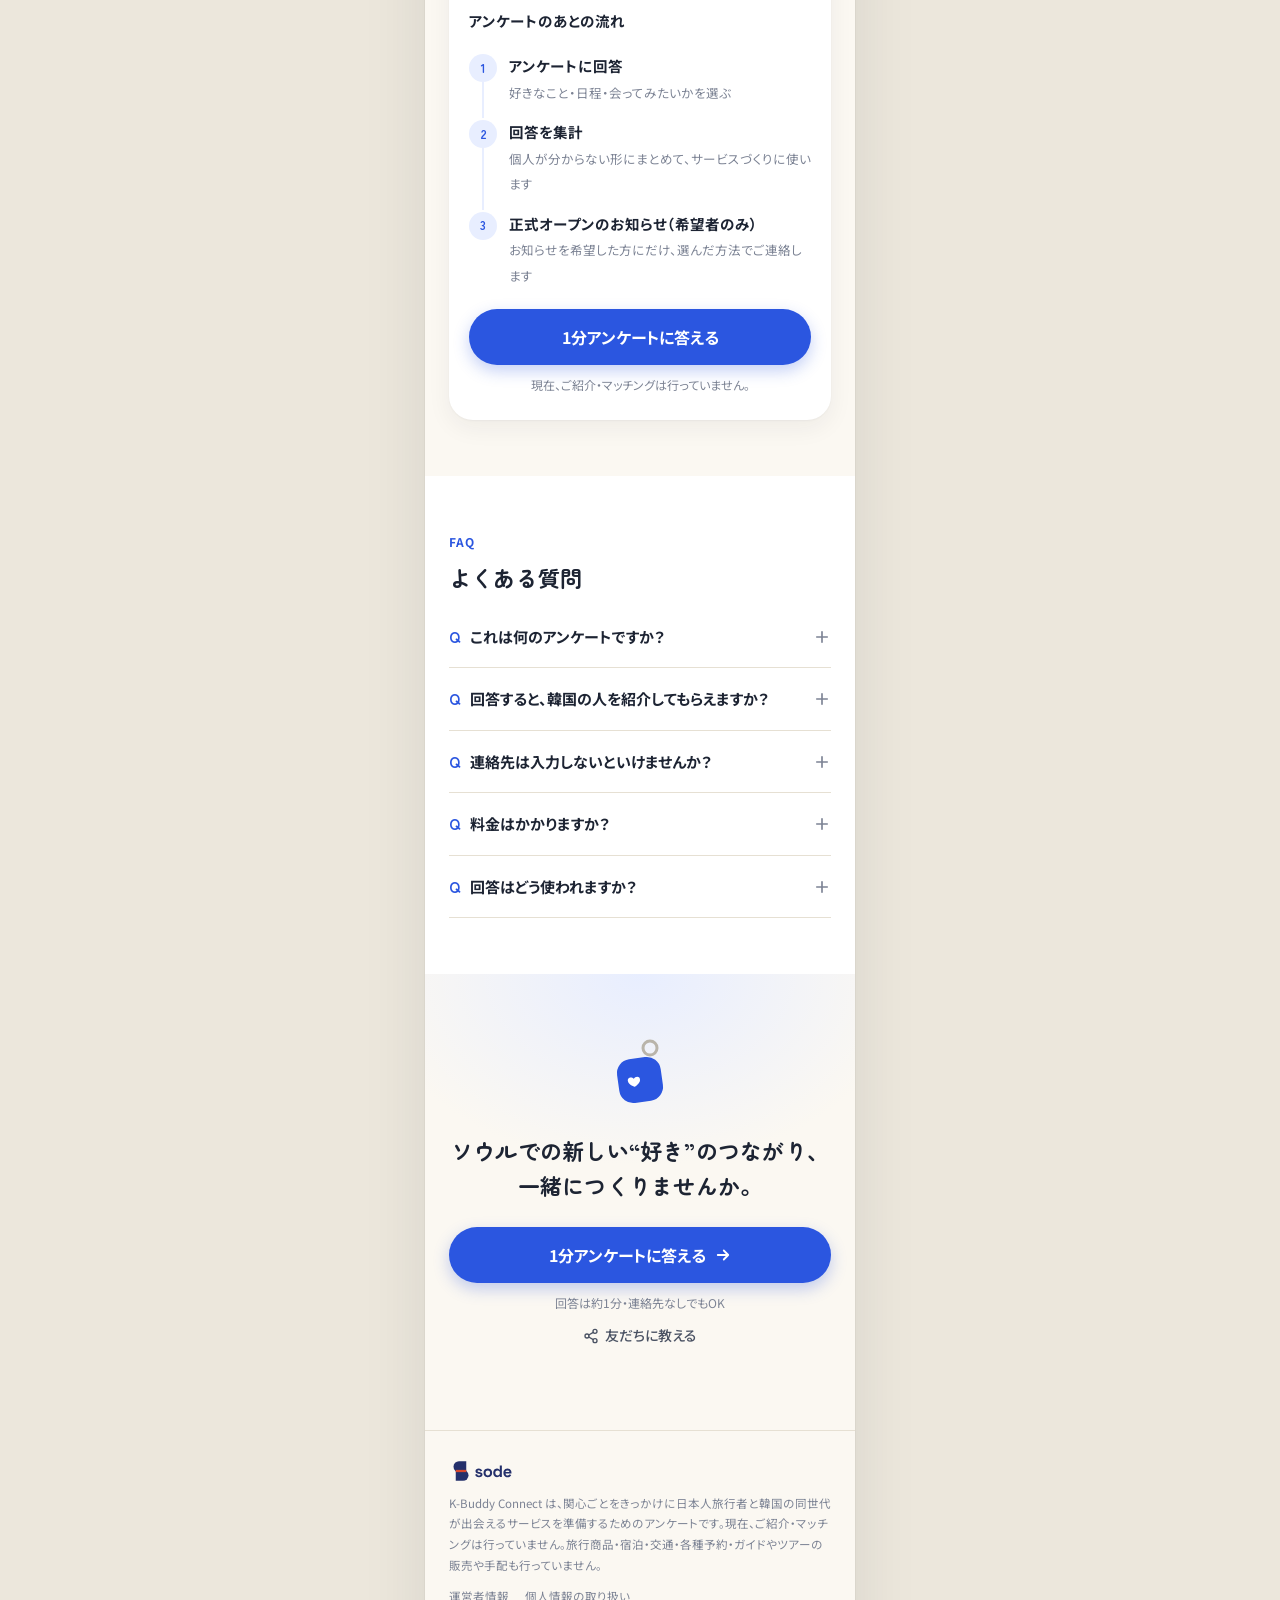
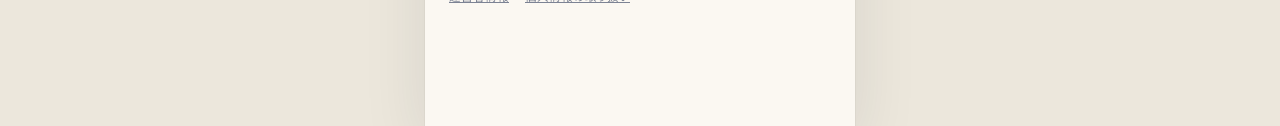
==== commit 0da9bcf8: "Use new sode logo in header, footer and favicon Co-Authored-By: Claude Opus 5.5 <noreply@anthropic.c" ====
--- a/index.html
+++ b/index.html
@@ -10,7 +10,7 @@
 <meta property="og:title" content="K-Buddy Connect｜1分アンケート実施中">
 <meta property="og:description" content="ソウルで「好き」が同じ韓国の同世代と会えたら？準備中のサービスについて、ご意見をお聞かせください。">
 <meta name="theme-color" content="#FBF8F2">
-<link rel="icon" href="data:image/svg+xml,%3Csvg xmlns='http://www.w3.org/2000/svg' viewBox='0 0 64 64'%3E%3Crect x='6' y='6' width='52' height='52' rx='16' fill='%232B56E0'/%3E%3Cpath d='M32 26c-4-5-12-2-11 4 1 5 11 11 11 11s10-6 11-11c1-6-7-9-11-4z' fill='%23fff'/%3E%3C/svg%3E">
+<link rel="icon" href="data:image/svg+xml,%3Csvg xmlns='http://www.w3.org/2000/svg' viewBox='12 6 40 52'%3E%3Cpath fill='%2324306B' d='M26.5 6H46V35H26.5A14.5 14.5 0 0 1 26.5 6Z'/%3E%3Cpath fill='%2324306B' d='M18 29H37.5A14.5 14.5 0 0 1 37.5 58H18Z'/%3E%3Crect fill='%23D9472B' x='18' y='29' width='28' height='6'/%3E%3C/svg%3E">
 <link rel="preconnect" href="https://fonts.googleapis.com">
 <link rel="preconnect" href="https://fonts.gstatic.com" crossorigin>
 <link href="https://fonts.googleapis.com/css2?family=Noto+Sans+JP:wght@400;500;700&family=Noto+Sans+KR:wght@400;500;700&family=Zen+Maru+Gothic:wght@500;700&display=swap" rel="stylesheet">
@@ -85,7 +85,8 @@
 /* ---------- header ---------- */
 .top{display:flex;align-items:center;justify-content:space-between;padding:16px 24px 0}
 .wordmark{font-family:var(--f-head);font-weight:700;font-size:20px;letter-spacing:.02em}
-.wordmark span{color:var(--brand)}
+.wordmark{line-height:0}
+.wordmark svg{display:block;height:28px;width:auto}
 .svc{font-size:11px;font-weight:700;color:var(--ink-2);background:var(--surface);border:1px solid var(--line);
   border-radius:var(--r-pill);padding:4px 10px}
 
@@ -177,7 +178,8 @@
 .final h2{font-size:22px;line-height:1.6;margin:16px 0 24px}
 .final .mini-key{width:72px;margin:0 auto}
 footer{padding:28px 24px 120px;font-size:11.5px;color:var(--ink-3);border-top:1px solid var(--line);line-height:1.8}
-footer .wordmark{font-size:16px;color:var(--ink);margin-bottom:8px}
+footer .wordmark{margin-bottom:10px}
+footer .wordmark svg{height:24px}
 footer nav{display:flex;gap:16px;margin-top:10px}
 
 /* ---------- sticky CTA ---------- */
@@ -254,6 +256,8 @@
 .lang-switch button:focus-visible{outline:2px solid var(--brand);outline-offset:2px}
 html.js .lang-switch{display:inline-flex}
 html.i18n-pending .page,html.i18n-pending .sticky{visibility:hidden}
+.svc,.lang-switch button{white-space:nowrap}
+@media (max-width:400px){.top{padding:16px 20px 0}.wordmark svg{height:22px}}
 @media (max-width:359px){.svc{display:none}}
 .ko-notice{font-size:12.5px;color:var(--ink-2);background:var(--surface);border:1px solid var(--line);border-radius:var(--r-sm);padding:8px 12px;margin:-10px 0 20px}
 html[lang="ko"] body{font-family:"Noto Sans KR",var(--f-body);word-break:keep-all;overflow-wrap:anywhere}
@@ -273,7 +277,7 @@
 
   <!-- ========== 1. HERO ========== -->
   <header class="top">
-    <div class="wordmark">sode<span>.</span></div>
+    <div class="wordmark"><svg viewBox="0 0 216 64" role="img" aria-label="sode"><title>sode</title><path fill="#24306B" d="M26.5 6H46V35H26.5A14.5 14.5 0 0 1 26.5 6Z"/><path fill="#24306B" d="M18 29H37.5A14.5 14.5 0 0 1 37.5 58H18Z"/><rect fill="#D9472B" x="18" y="29" width="28" height="6"/><g fill="#24306B" transform="translate(68.0000 48.0000) scale(0.044000 -0.044000)"><path d="M276 -14Q179 -14 117.0 28.0Q55 70 42 148L158 178Q165 143 181.5 123.0Q198 103 222.5 94.5Q247 86 276 86Q320 86 341.0 101.5Q362 117 362 140Q362 163 342.0 175.5Q322 188 278 196L250 201Q198 211 155.0 228.5Q112 246 86.0 277.0Q60 308 60 357Q60 431 114.0 470.5Q168 510 256 510Q339 510 394.0 473.0Q449 436 466 376L349 340Q341 378 316.5 394.0Q292 410 256 410Q220 410 201.0 397.5Q182 385 182 363Q182 339 202.0 327.5Q222 316 256 310L284 305Q340 295 385.5 278.5Q431 262 457.5 231.5Q484 201 484 149Q484 71 427.5 28.5Q371 -14 276 -14Z" transform="translate(0.0000 0)"/><path d="M306 -14Q232 -14 173.0 16.0Q114 46 80.0 103.0Q46 160 46 240V256Q46 336 80.0 393.0Q114 450 173.0 480.0Q232 510 306 510Q380 510 439.0 480.0Q498 450 532.0 393.0Q566 336 566 256V240Q566 160 532.0 103.0Q498 46 439.0 16.0Q380 -14 306 -14ZM306 98Q364 98 402.0 135.5Q440 173 440 243V253Q440 323 402.5 360.5Q365 398 306 398Q248 398 210.0 360.5Q172 323 172 253V243Q172 173 210.0 135.5Q248 98 306 98Z" transform="translate(501.2727 0)"/><path d="M270 -14Q211 -14 159.5 15.5Q108 45 77.0 102.0Q46 159 46 240V256Q46 337 77.0 394.0Q108 451 159.0 480.5Q210 510 270 510Q315 510 345.5 499.5Q376 489 395.0 473.0Q414 457 424 439H442V700H568V0H444V60H426Q409 32 373.5 9.0Q338 -14 270 -14ZM308 96Q366 96 405.0 133.5Q444 171 444 243V253Q444 325 405.5 362.5Q367 400 308 400Q250 400 211.0 362.5Q172 325 172 253V243Q172 171 211.0 133.5Q250 96 308 96Z" transform="translate(1090.5455 0)"/><path d="M296 -14Q222 -14 165.5 17.5Q109 49 77.5 106.5Q46 164 46 242V254Q46 332 77.0 389.5Q108 447 164.0 478.5Q220 510 294 510Q367 510 421.0 477.5Q475 445 505.0 387.5Q535 330 535 254V211H174Q176 160 212.0 128.0Q248 96 300 96Q353 96 378.0 119.0Q403 142 416 170L519 116Q505 90 478.5 59.5Q452 29 408.0 7.5Q364 -14 296 -14ZM175 305H407Q403 348 372.5 374.0Q342 400 293 400Q242 400 212.0 374.0Q182 348 175 305Z" transform="translate(1705.8182 0)"/></g></svg></div>
     <div class="top-right">
       <div class="svc">K-Buddy Connect</div>
       <div class="lang-switch" role="group" aria-label="言語 / 언어">
@@ -521,7 +525,7 @@
   </section>
 
   <footer>
-    <div class="wordmark">sode<span style="color:var(--brand)">.</span></div>
+    <div class="wordmark"><svg viewBox="0 0 216 64" role="img" aria-label="sode"><title>sode</title><path fill="#24306B" d="M26.5 6H46V35H26.5A14.5 14.5 0 0 1 26.5 6Z"/><path fill="#24306B" d="M18 29H37.5A14.5 14.5 0 0 1 37.5 58H18Z"/><rect fill="#D9472B" x="18" y="29" width="28" height="6"/><g fill="#24306B" transform="translate(68.0000 48.0000) scale(0.044000 -0.044000)"><path d="M276 -14Q179 -14 117.0 28.0Q55 70 42 148L158 178Q165 143 181.5 123.0Q198 103 222.5 94.5Q247 86 276 86Q320 86 341.0 101.5Q362 117 362 140Q362 163 342.0 175.5Q322 188 278 196L250 201Q198 211 155.0 228.5Q112 246 86.0 277.0Q60 308 60 357Q60 431 114.0 470.5Q168 510 256 510Q339 510 394.0 473.0Q449 436 466 376L349 340Q341 378 316.5 394.0Q292 410 256 410Q220 410 201.0 397.5Q182 385 182 363Q182 339 202.0 327.5Q222 316 256 310L284 305Q340 295 385.5 278.5Q431 262 457.5 231.5Q484 201 484 149Q484 71 427.5 28.5Q371 -14 276 -14Z" transform="translate(0.0000 0)"/><path d="M306 -14Q232 -14 173.0 16.0Q114 46 80.0 103.0Q46 160 46 240V256Q46 336 80.0 393.0Q114 450 173.0 480.0Q232 510 306 510Q380 510 439.0 480.0Q498 450 532.0 393.0Q566 336 566 256V240Q566 160 532.0 103.0Q498 46 439.0 16.0Q380 -14 306 -14ZM306 98Q364 98 402.0 135.5Q440 173 440 243V253Q440 323 402.5 360.5Q365 398 306 398Q248 398 210.0 360.5Q172 323 172 253V243Q172 173 210.0 135.5Q248 98 306 98Z" transform="translate(501.2727 0)"/><path d="M270 -14Q211 -14 159.5 15.5Q108 45 77.0 102.0Q46 159 46 240V256Q46 337 77.0 394.0Q108 451 159.0 480.5Q210 510 270 510Q315 510 345.5 499.5Q376 489 395.0 473.0Q414 457 424 439H442V700H568V0H444V60H426Q409 32 373.5 9.0Q338 -14 270 -14ZM308 96Q366 96 405.0 133.5Q444 171 444 243V253Q444 325 405.5 362.5Q367 400 308 400Q250 400 211.0 362.5Q172 325 172 253V243Q172 171 211.0 133.5Q250 96 308 96Z" transform="translate(1090.5455 0)"/><path d="M296 -14Q222 -14 165.5 17.5Q109 49 77.5 106.5Q46 164 46 242V254Q46 332 77.0 389.5Q108 447 164.0 478.5Q220 510 294 510Q367 510 421.0 477.5Q475 445 505.0 387.5Q535 330 535 254V211H174Q176 160 212.0 128.0Q248 96 300 96Q353 96 378.0 119.0Q403 142 416 170L519 116Q505 90 478.5 59.5Q452 29 408.0 7.5Q364 -14 296 -14ZM175 305H407Q403 348 372.5 374.0Q342 400 293 400Q242 400 212.0 374.0Q182 348 175 305Z" transform="translate(1705.8182 0)"/></g></svg></div>
     <span data-i18n="footer_text">K-Buddy Connect は、関心ごとをきっかけに日本人旅行者と韓国の同世代が出会えるサービスを準備するためのアンケートです。現在、ご紹介・マッチングは行っていません。旅行商品・宿泊・交通・各種予約・ガイドやツアーの販売や手配も行っていません。</span>
     <nav><a href="privacy.html#operator" data-i18n="nav_operator">運営者情報</a><a href="privacy.html" data-i18n="nav_privacy">個人情報の取り扱い</a></nav>
   </footer>
@@ -672,7 +676,7 @@
       </label>
       <label class="agree">
         <input type="checkbox" id="transfer">
-        <span><span data-i18n="transfer">回答が Google LLC（米国）のサーバーに保存されることに同意します（「<a href="privacy.html#transfer" target="_blank" rel="noopener">個人情報の取り扱い</a>」第5条）。</span><span class="req" data-i18n="req">必須</span></span>
+        <span><span data-i18n="transfer">回答を Google スプレッドシート（米国など海外のサーバー）に保存することに同意します（「<a href="privacy.html#transfer" target="_blank" rel="noopener">個人情報の取り扱い</a>」第5条）。</span><span class="req" data-i18n="req">必須</span></span>
       </label>
 
       <div class="hp" aria-hidden="true"><label for="website">website</label><input id="website" name="website" tabindex="-1" autocomplete="off"></div>
